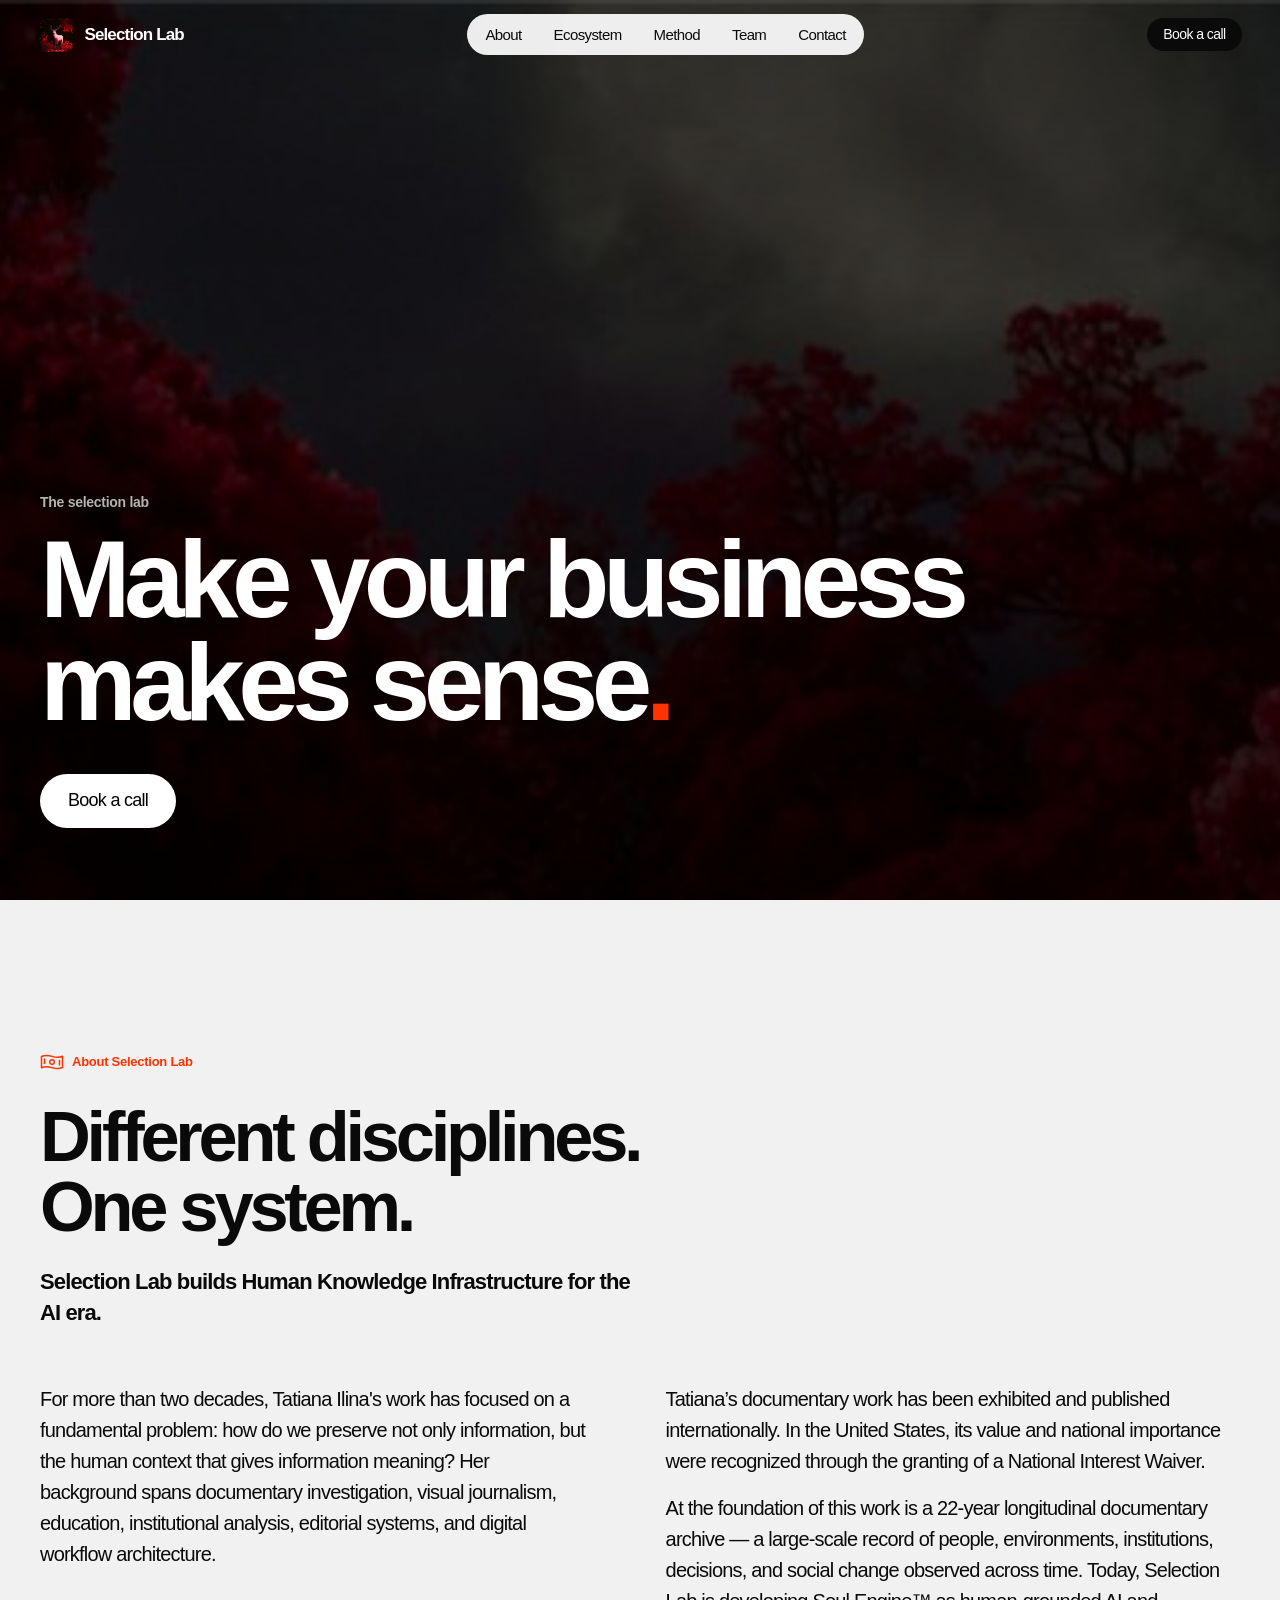
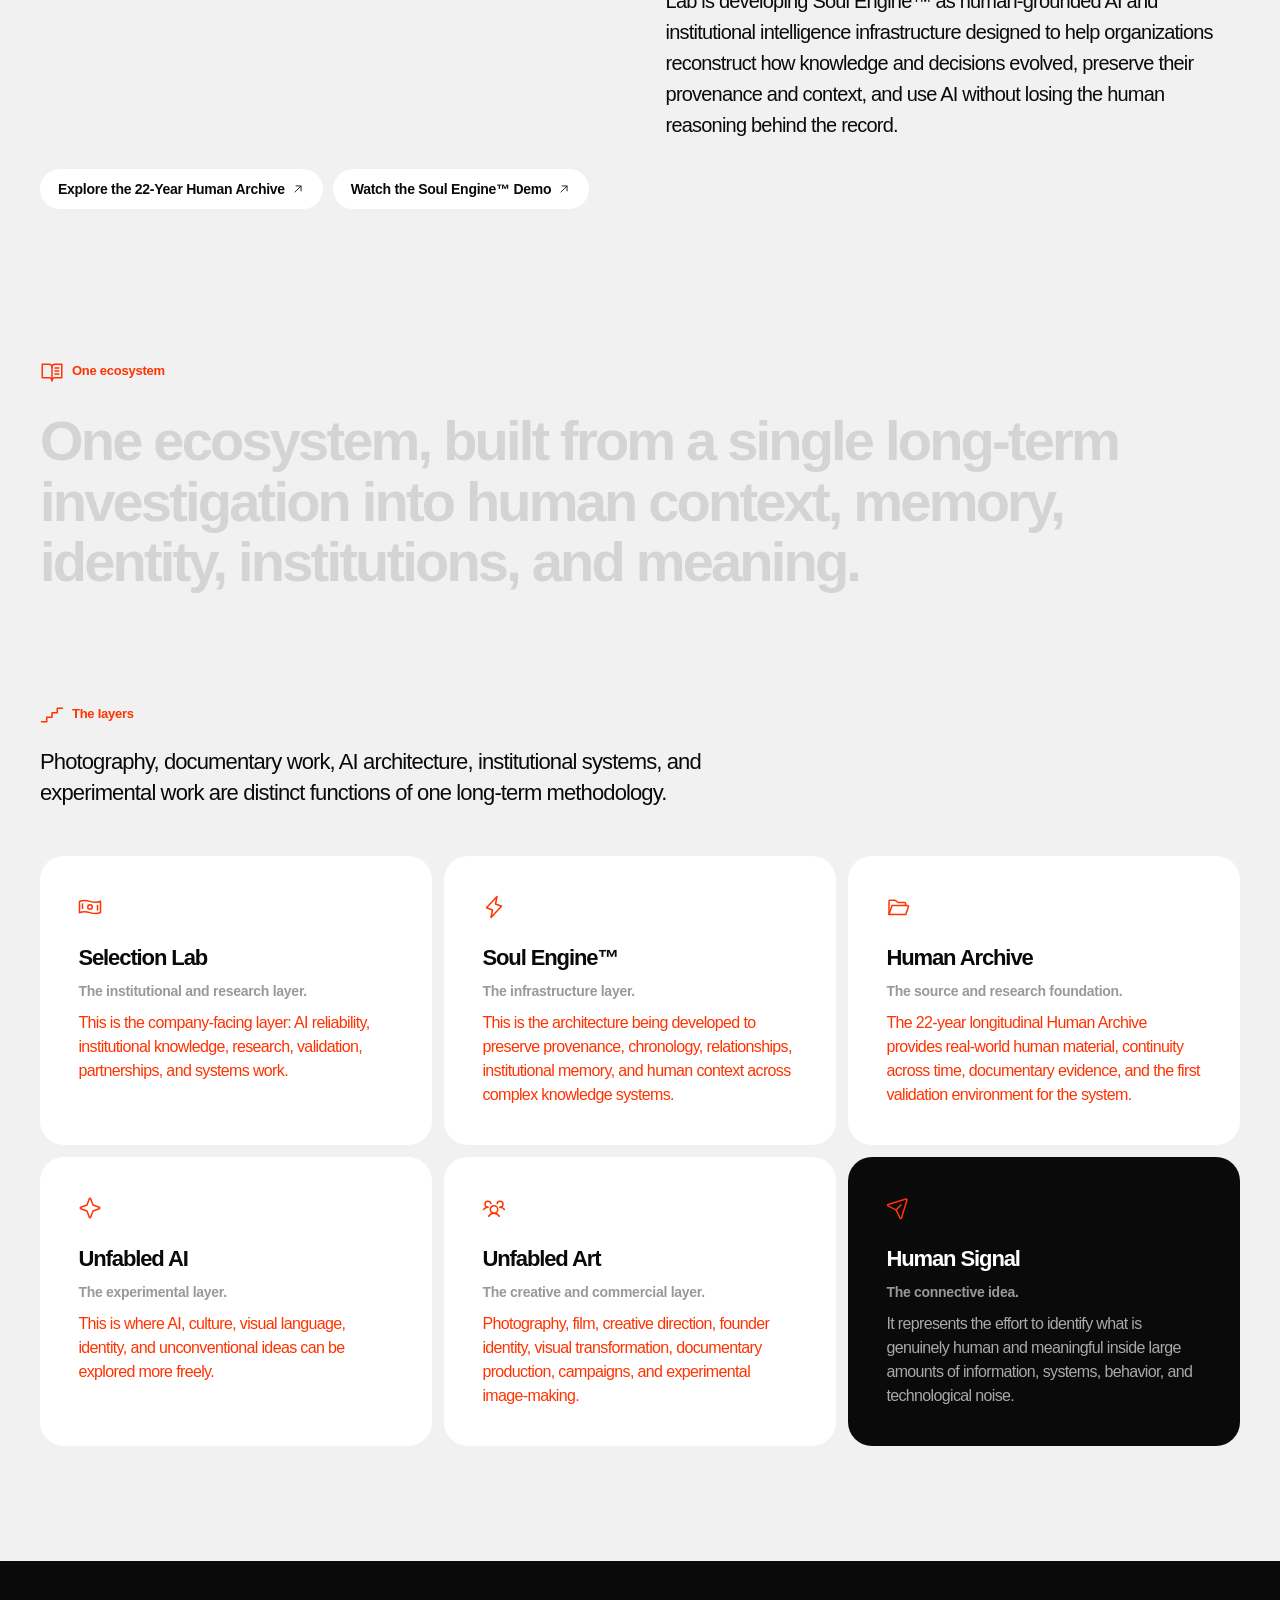
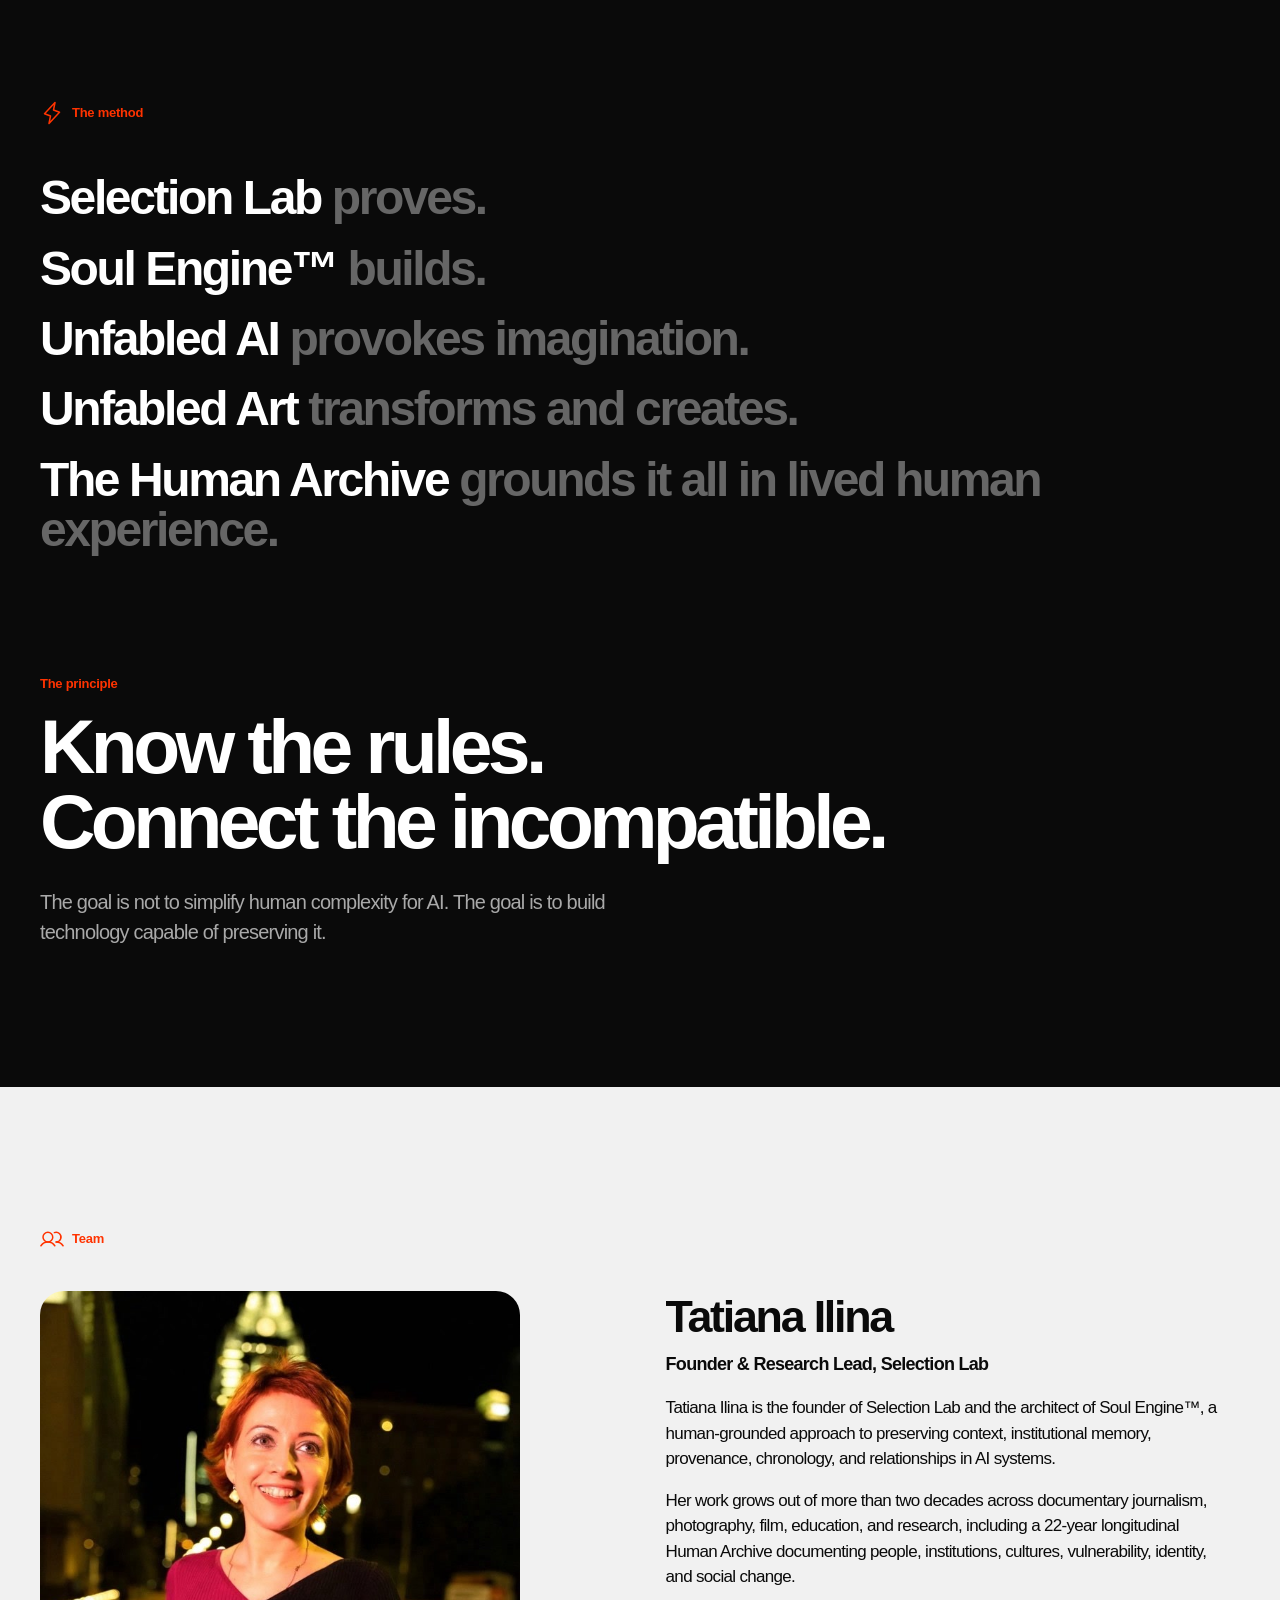
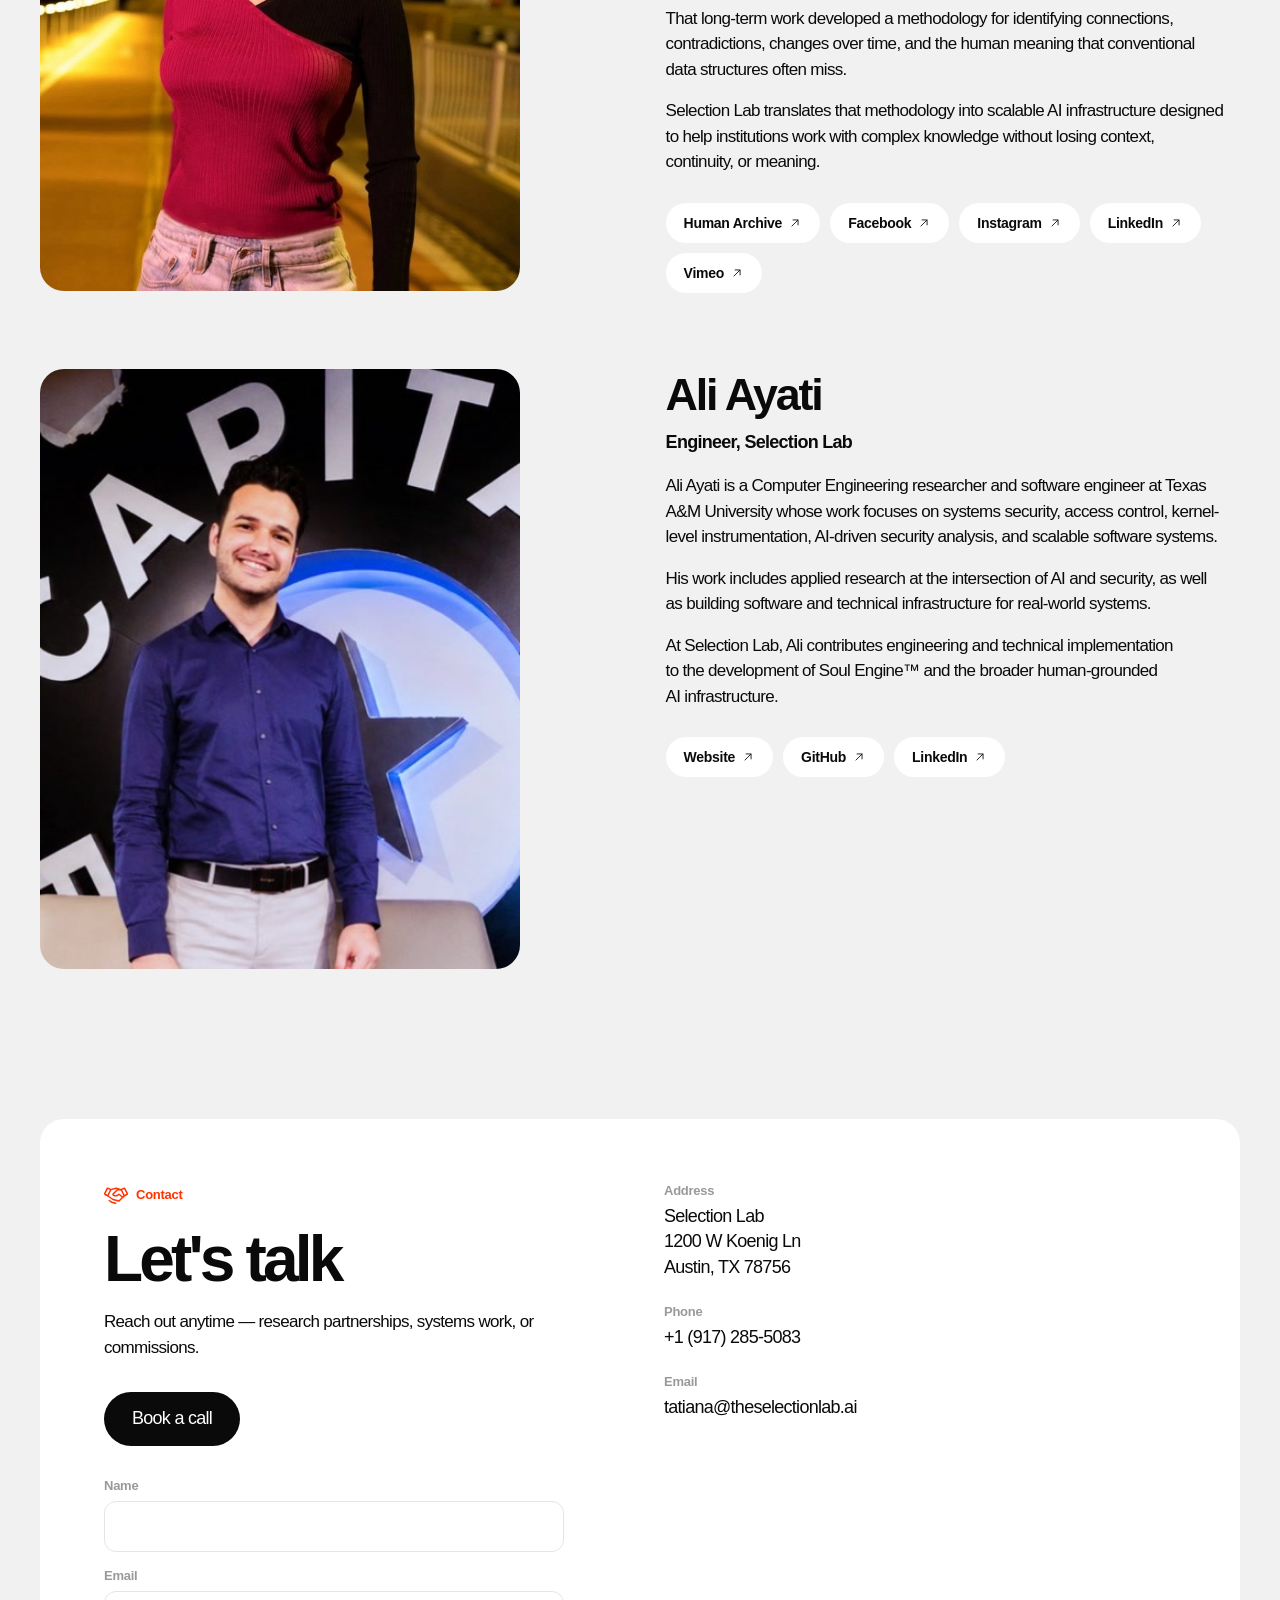
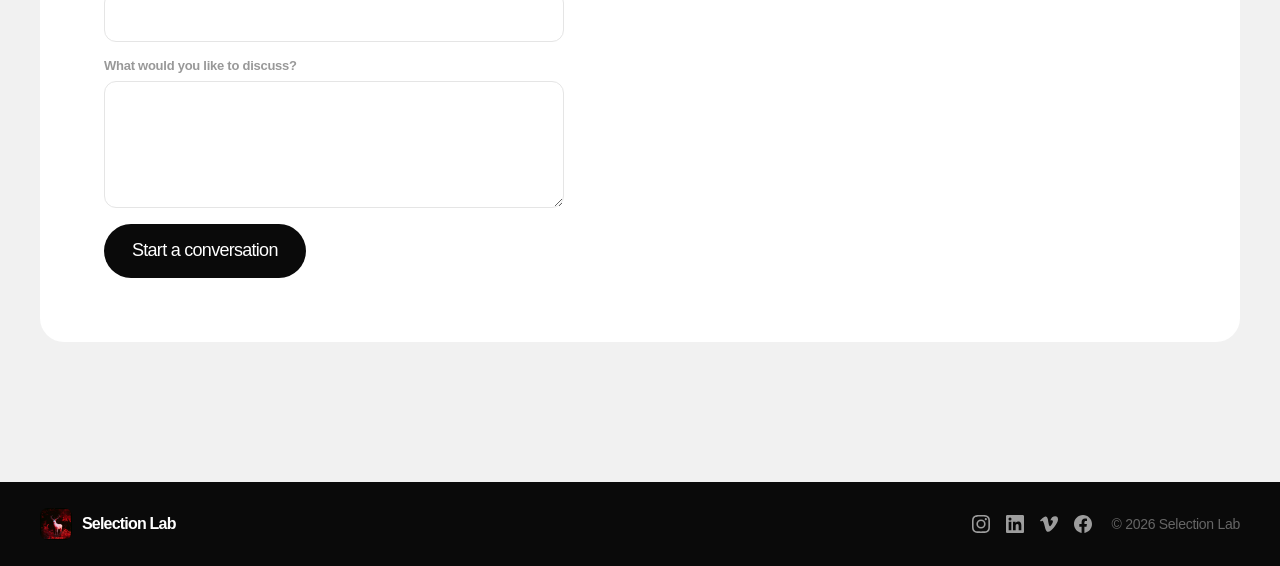
==== index.html @ 78cd9685 "Fix contact form Formspree endpoint pattern Co-authored-by: cpt9m0 <35001360+cpt9m0@users.noreply.gi" ====
<!DOCTYPE html>
<html lang="en">
<head>
<meta charset="utf-8">
<meta name="viewport" content="width=device-width, initial-scale=1">
<title>Selection Lab — Make your business makes sense.</title>
<meta name="description" content="Selection Lab builds Human Knowledge Infrastructure for the AI era — Soul Engine™, the Human Archive, and institutional intelligence grounded in 22 years of documentary work.">
<meta name="theme-color" content="#0a0a0a">
<meta property="og:title" content="Selection Lab">
<meta property="og:description" content="Human Knowledge Infrastructure for the AI era.">
<meta property="og:type" content="website">
<meta property="og:site_name" content="Selection Lab">
<meta property="og:url" content="https://theselectionlab.ai/">
<meta property="og:image" content="https://theselectionlab.ai/assets/og-image.jpg">
<meta property="og:image:width" content="1200">
<meta property="og:image:height" content="630">
<meta name="twitter:card" content="summary_large_image">
<meta name="twitter:image" content="https://theselectionlab.ai/assets/og-image.jpg">
<link rel="canonical" href="https://theselectionlab.ai/">
<link rel="icon" href="assets/logo-deer.jpg">
<link rel="preconnect" href="https://framerusercontent.com" crossorigin>
<link rel="stylesheet" href="_ds/noora-design-system-d69cb762-c356-4708-a19d-3f29d128b7fa/styles.css">
<link rel="stylesheet" href="styles.css">
<script>document.documentElement.className += ' js';</script>
</head>
<body>

<a class="skip-link" href="#about">Skip to content</a>

<header class="site-header" id="site-header">
  <a class="brand" href="#top">
    <img class="brand-mark" src="assets/logo-deer.jpg" alt="Selection Lab" onerror="this.style.visibility='hidden'">
    <span class="brand-name">Selection Lab</span>
  </a>

  <nav class="nav-pill" aria-label="Primary">
    <a href="#about">About</a>
    <a href="#ecosystem">Ecosystem</a>
    <a href="#method">Method</a>
    <a href="#team">Team</a>
    <a href="#contact">Contact</a>
  </nav>

  <a class="btn btn-primary btn-sm nav-cta" href="https://calendar.app.google/beyVDe8wmDvhTgFz8" target="_blank" rel="noopener">Book a call</a>

  <button class="menu-toggle" id="menu-toggle" type="button" aria-expanded="false" aria-controls="mobile-menu"><span class="menu-toggle-label">Menu</span><span class="menu-toggle-section" id="menu-toggle-section"></span></button>

  <div class="mobile-menu" id="mobile-menu" hidden>
    <a href="#about">About</a>
    <a href="#ecosystem">Ecosystem</a>
    <a href="#method">Method</a>
    <a href="#team">Team</a>
    <a href="#contact">Contact</a>
    <a class="mobile-cta" href="https://calendar.app.google/beyVDe8wmDvhTgFz8" target="_blank" rel="noopener">Book a call</a>
  </div>
</header>

<main>

  <!-- Hero -->
  <section class="hero" id="top">
    <img class="hero-still" src="assets/forest-banner.jpg" alt="" onerror="this.remove()">
    <iframe class="hero-video" id="hero-video"
      src="https://player.vimeo.com/video/1219395657?background=1&amp;autoplay=1&amp;loop=1&amp;muted=1&amp;autopause=0"
      allow="autoplay; fullscreen" title="Background video" tabindex="-1" aria-hidden="true"></iframe>
    <div class="hero-scrim"></div>
    <div class="hero-inner">
      <p class="hero-eyebrow" data-reveal>The selection lab</p>
      <h1 class="hero-title" data-reveal data-reveal-delay=".08">Make your business makes sense<span class="dot">.</span></h1>
      <div class="hero-actions" data-reveal data-reveal-delay=".16">
        <a class="btn btn-secondary btn-lg" href="https://calendar.app.google/beyVDe8wmDvhTgFz8" target="_blank" rel="noopener">Book a call</a>
      </div>
    </div>
  </section>

  <!-- About -->
  <section class="section" id="about">
    <p class="section-label"><span class="icon" data-icon="eye"></span>About Selection Lab</p>
    <h2 class="about-title" data-reveal>Different disciplines.<br>One system.</h2>
    <p class="about-lede" data-reveal data-reveal-delay=".06">Selection Lab builds Human Knowledge Infrastructure for the AI era.</p>
    <div class="two-col">
      <p class="prose" data-reveal>For more than two decades, Tatiana Ilina's work has focused on a fundamental problem: how do we preserve not only information, but the human context that gives information meaning? Her background spans documentary investigation, visual journalism, education, institutional analysis, editorial systems, and digital workflow architecture.</p>
      <div class="prose-group">
        <p class="prose" data-reveal data-reveal-delay=".08">Tatiana&rsquo;s documentary work has been exhibited and published internationally. In the United States, its value and national importance were recognized through the granting of a National Interest Waiver.</p>
        <p class="prose" data-reveal data-reveal-delay=".12">At the foundation of this work is a 22-year longitudinal documentary archive — a large-scale record of people, environments, institutions, decisions, and social change observed across time. Today, Selection Lab is developing Soul Engine™ as human-grounded AI and institutional intelligence infrastructure designed to help organizations reconstruct how knowledge and decisions evolved, preserve their provenance and context, and use AI without losing the human reasoning behind the record.</p>
      </div>
    </div>
    <div class="chips">
      <a class="chip" href="https://www.tatianailina.com/" target="_blank" rel="noopener">Explore the 22-Year Human Archive <span class="icon icon-sm" data-icon="arrow-up-right"></span></a>
      <a class="chip" href="https://vimeo.com/tianailina/soul-engine" target="_blank" rel="noopener">Watch the Soul Engine™ Demo <span class="icon icon-sm" data-icon="arrow-up-right"></span></a>
    </div>
  </section>

  <!-- Manifesto -->
  <section class="section">
    <p class="section-label"><span class="icon" data-icon="book"></span>One ecosystem</p>
    <h2 class="manifesto" id="manifesto">One ecosystem, built from a single long-term investigation into human context, memory, identity, institutions, and meaning.</h2>
  </section>

  <!-- Layers -->
  <section class="section section--tight" id="ecosystem">
    <p class="section-label"><span class="icon" data-icon="steps"></span>The layers</p>
    <p class="layers-lede" data-reveal>Photography, documentary work, AI architecture, institutional systems, and experimental work are distinct functions of one long-term methodology.</p>
    <div class="layer-grid">
      <article class="layer-card" data-reveal>
        <span class="icon icon-lg" data-icon="eye"></span>
        <h3>Selection Lab</h3>
        <p class="layer-role">The institutional and research layer.</p>
        <p class="layer-body">This is the company-facing layer: AI reliability, institutional knowledge, research, validation, partnerships, and systems work.</p>
      </article>
      <article class="layer-card" data-reveal data-reveal-delay=".06">
        <span class="icon icon-lg" data-icon="bolt"></span>
        <h3>Soul Engine™</h3>
        <p class="layer-role">The infrastructure layer.</p>
        <p class="layer-body">This is the architecture being developed to preserve provenance, chronology, relationships, institutional memory, and human context across complex knowledge systems.</p>
      </article>
      <article class="layer-card" data-reveal data-reveal-delay=".12">
        <span class="icon icon-lg" data-icon="folder"></span>
        <h3>Human Archive</h3>
        <p class="layer-role">The source and research foundation.</p>
        <p class="layer-body">The 22-year longitudinal Human Archive provides real-world human material, continuity across time, documentary evidence, and the first validation environment for the system.</p>
      </article>
      <article class="layer-card" data-reveal>
        <span class="icon icon-lg" data-icon="sparkle"></span>
        <h3>Unfabled AI</h3>
        <p class="layer-role">The experimental layer.</p>
        <p class="layer-body">This is where AI, culture, visual language, identity, and unconventional ideas can be explored more freely.</p>
      </article>
      <article class="layer-card" data-reveal data-reveal-delay=".06">
        <span class="icon icon-lg" data-icon="faces"></span>
        <h3>Unfabled Art</h3>
        <p class="layer-role">The creative and commercial layer.</p>
        <p class="layer-body">Photography, film, creative direction, founder identity, visual transformation, documentary production, campaigns, and experimental image-making.</p>
      </article>
      <article class="layer-card layer-card--inverse" data-reveal data-reveal-delay=".12">
        <span class="icon icon-lg" data-icon="send"></span>
        <h3>Human Signal</h3>
        <p class="layer-role">The connective idea.</p>
        <p class="layer-body">It represents the effort to identify what is genuinely human and meaningful inside large amounts of information, systems, behavior, and technological noise.</p>
      </article>
    </div>
  </section>

  <!-- Method -->
  <section class="method" id="method">
    <div class="method-inner">
      <p class="section-label"><span class="icon" data-icon="bolt"></span>The method</p>
      <div class="method-lines">
        <p data-reveal><span class="lead">Selection Lab</span> <span class="trail">proves.</span></p>
        <p data-reveal data-reveal-delay=".07"><span class="lead">Soul Engine™</span> <span class="trail">builds.</span></p>
        <p data-reveal data-reveal-delay=".14"><span class="lead">Unfabled AI</span> <span class="trail">provokes imagination.</span></p>
        <p data-reveal data-reveal-delay=".21"><span class="lead">Unfabled Art</span> <span class="trail">transforms and creates.</span></p>
        <p data-reveal data-reveal-delay=".28"><span class="lead">The Human Archive</span> <span class="trail">grounds it all in lived human experience.</span></p>
      </div>
      <div class="principle" data-reveal>
        <p class="principle-eyebrow">The principle</p>
        <h2>Know the rules.<br>Connect the incompatible.</h2>
        <p class="principle-body">The goal is not to simplify human complexity for AI. The goal is to build technology capable of preserving it.</p>
      </div>
    </div>
  </section>

  <!-- Team -->
  <section class="section" id="team">
    <p class="section-label"><span class="icon" data-icon="users"></span>Team</p>

    <div class="bio">
      <figure class="portrait" data-reveal>
        <img src="assets/team/tatiana-ilina.jpg" alt="Tatiana Ilina" loading="lazy" onerror="this.closest('.portrait').classList.add('is-empty')">
        <figcaption>Portrait of Tatiana</figcaption>
      </figure>
      <div class="bio-copy" data-reveal data-reveal-delay=".08">
        <h3>Tatiana Ilina</h3>
        <p class="bio-role">Founder &amp; Research Lead, Selection Lab</p>
        <p class="bio-body">Tatiana Ilina is the founder of Selection Lab and the architect of Soul Engine™, a human-grounded approach to preserving context, institutional memory, provenance, chronology, and relationships in AI systems.</p>
        <p class="bio-body">Her work grows out of more than two decades across documentary journalism, photography, film, education, and research, including a 22-year longitudinal Human Archive documenting people, institutions, cultures, vulnerability, identity, and social change.</p>
        <p class="bio-body">That long-term work developed a methodology for identifying connections, contradictions, changes over time, and the human meaning that conventional data structures often miss.</p>
        <p class="bio-body">Selection Lab translates that methodology into scalable AI infrastructure designed to help institutions work with complex knowledge without losing context, continuity, or meaning.</p>
        <div class="chips">
          <a class="chip" href="https://www.tatianailina.com/" target="_blank" rel="noopener">Human Archive <span class="icon icon-sm" data-icon="arrow-up-right"></span></a>
          <a class="chip" href="https://www.facebook.com/SelectionLabAI" target="_blank" rel="noopener">Facebook <span class="icon icon-sm" data-icon="arrow-up-right"></span></a>
          <a class="chip" href="https://www.instagram.com/unfabled_art/" target="_blank" rel="noopener">Instagram <span class="icon icon-sm" data-icon="arrow-up-right"></span></a>
          <a class="chip" href="https://www.linkedin.com/in/tatiana-ilina/" target="_blank" rel="noopener">LinkedIn <span class="icon icon-sm" data-icon="arrow-up-right"></span></a>
          <a class="chip" href="https://vimeo.com/tianailina" target="_blank" rel="noopener">Vimeo <span class="icon icon-sm" data-icon="arrow-up-right"></span></a>
        </div>
      </div>
    </div>

    <div class="bio bio--second">
      <figure class="portrait" data-reveal>
        <img src="assets/team/ali-ayati.jpg" alt="Ali Ayati" loading="lazy" onerror="this.closest('.portrait').classList.add('is-empty')">
        <figcaption>Portrait of Ali</figcaption>
      </figure>
      <div class="bio-copy" data-reveal data-reveal-delay=".08">
        <h3>Ali Ayati</h3>
        <p class="bio-role">Engineer, Selection Lab</p>
        <p class="bio-body">Ali Ayati is a Computer Engineering researcher and software engineer at Texas A&amp;M University whose work focuses on systems security, access control, kernel-level instrumentation, AI-driven security analysis, and scalable software systems.</p>
        <p class="bio-body">His work includes applied research at the intersection of AI and security, as well as building software and technical infrastructure for real-world systems.</p>
        <p class="bio-body">At Selection Lab, Ali contributes engineering and technical implementation to the development of Soul Engine™ and the broader human-grounded AI infrastructure.</p>
        <!-- TODO: replace the three href="#" placeholders below with real URLs -->
        <div class="chips">
          <a class="chip" href="#" target="_blank" rel="noopener">Website <span class="icon icon-sm" data-icon="arrow-up-right"></span></a>
          <a class="chip" href="#" target="_blank" rel="noopener">GitHub <span class="icon icon-sm" data-icon="arrow-up-right"></span></a>
          <a class="chip" href="#" target="_blank" rel="noopener">LinkedIn <span class="icon icon-sm" data-icon="arrow-up-right"></span></a>
        </div>
      </div>
    </div>
  </section>

  <!-- Contact -->
  <section class="section" id="contact">
    <div class="contact-card" data-reveal>
      <div>
        <p class="section-label"><span class="icon" data-icon="handshake"></span>Contact</p>
        <h2 class="contact-title">Let's talk</h2>
        <p class="contact-body">Reach out anytime — research partnerships, systems work, or commissions.</p>
        <div class="contact-cta">
          <a class="btn btn-primary btn-lg" href="https://calendar.app.google/beyVDe8wmDvhTgFz8" target="_blank" rel="noopener">Book a call</a>
        </div>
        <!-- TODO: replace the placeholder Formspree form ID with the
             production form endpoint generated in the Formspree dashboard. -->
        <form class="contact-form" action="https://formspree.io/f/your-form-id" method="POST">
          <div class="form-field">
            <label for="contact-name">Name</label>
            <input type="text" id="contact-name" name="name" autocomplete="name" required>
          </div>
          <div class="form-field">
            <label for="contact-email">Email</label>
            <input type="email" id="contact-email" name="email" autocomplete="email" required>
          </div>
          <div class="form-field">
            <label for="contact-message">What would you like to discuss?</label>
            <textarea id="contact-message" name="message" rows="4" required></textarea>
          </div>
          <input type="hidden" name="_subject" value="New inquiry from theselectionlab.ai">
          <input class="form-hp" type="text" name="_gotcha" tabindex="-1" autocomplete="off" aria-hidden="true">
          <button type="submit" class="btn btn-primary btn-lg">Start a conversation</button>
        </form>
      </div>
      <div class="contact-details">
        <div>
          <p class="detail-label">Address</p>
          <p class="detail-value">Selection Lab<br>1200 W Koenig Ln<br>Austin, TX 78756</p>
        </div>
        <div>
          <p class="detail-label">Phone</p>
          <a class="detail-value" href="tel:+19172855083">+1 (917) 285-5083</a>
        </div>
        <div>
          <p class="detail-label">Email</p>
          <a class="detail-value" href="mailto:tatiana@theselectionlab.ai">tatiana@theselectionlab.ai</a>
        </div>
      </div>
    </div>
  </section>

</main>

<footer class="site-footer">
  <div class="footer-inner">
    <div class="brand">
      <img class="brand-mark brand-mark--sm" src="assets/logo-deer.jpg" alt="" onerror="this.style.visibility='hidden'">
      <span class="footer-name">Selection Lab</span>
    </div>
    <div class="footer-links">
      <a href="https://www.instagram.com/unfabled_art/" target="_blank" rel="noopener" aria-label="Instagram"><span class="icon" data-icon="instagram"></span></a>
      <a href="https://www.linkedin.com/in/tatiana-ilina/" target="_blank" rel="noopener" aria-label="LinkedIn"><span class="icon" data-icon="linkedin"></span></a>
      <a href="https://vimeo.com/tianailina" target="_blank" rel="noopener" aria-label="Vimeo"><span class="icon" data-icon="vimeo"></span></a>
      <a href="https://www.facebook.com/SelectionLabAI" target="_blank" rel="noopener" aria-label="Facebook"><span class="icon" data-icon="facebook"></span></a>
      <span class="footer-copy">© <span id="year">2026</span> Selection Lab</span>
    </div>
  </div>
</footer>

<script src="main.js"></script>
</body>
</html>
---- _ds/noora-design-system-d69cb762-c356-4708-a19d-3f29d128b7fa/styles.css ----
@import './tokens/fonts.css';
@import './tokens/colors.css';
@import './tokens/typography.css';
@import './tokens/effects.css';
---- styles.css ----
/* ==========================================================================
   Selection Lab — page styles
   Built on the Noora design system tokens in
   _ds/noora-design-system-d69cb762-c356-4708-a19d-3f29d128b7fa/
   ========================================================================== */

/* --- Local tokens -------------------------------------------------------
   Everything else comes from the Noora tokens; these are the few values the
   page adds on top. --accent-soft is --accent-primary (#f30) at low alpha.  */

:root {
  --accent-soft: rgba(255, 51, 0, .10);
  --accent-soft-strong: rgba(255, 51, 0, .16);
  --header-h: 64px;
  /* Where an anchor jump parks a section's top edge, clear of the fixed
     header. The scrollspy reads this back off each section so a clicked
     link and the highlighted link can never disagree. */
  --scroll-offset: calc(var(--header-h) + var(--space-5));
}

/* --- Reset / page ------------------------------------------------------- */

*, *::before, *::after { box-sizing: border-box; }

html { scroll-behavior: smooth; }

body {
  margin: 0;
  background: var(--gray-200);
  color: var(--surface-inverse);
  font-family: var(--font-sans), system-ui, sans-serif;
  overflow-x: hidden;
}

a { color: var(--surface-inverse); }
a:hover { color: var(--accent-primary); }

img { max-width: 100%; }

.skip-link {
  position: absolute;
  left: -9999px;
  top: 0;
  z-index: 100;
  background: var(--white);
  padding: 12px 20px;
  border-radius: 0 0 var(--radius-input) 0;
  font-size: var(--text-caption);
  font-weight: var(--weight-heading);
}
.skip-link:focus { left: 0; }

:focus-visible { outline: 2px solid var(--accent-primary); outline-offset: 3px; }

/* --- Icons --------------------------------------------------------------
   The source SVGs are stroked with currentColor. Masking them lets `color`
   drive the icon instead of the filter() hack the design canvas used.       */

.icon {
  display: inline-block;
  flex: none;
  width: 24px;
  height: 24px;
  background: currentColor;
  -webkit-mask: var(--icon) center / contain no-repeat;
  mask: var(--icon) center / contain no-repeat;
}
.icon-lg { width: 24px; height: 24px; }
.icon-sm { width: 14px; height: 14px; }

[data-icon="eye"]            { --icon: url("assets/icons/eye.svg"); }
[data-icon="bolt"]           { --icon: url("assets/icons/bolt.svg"); }
[data-icon="book"]           { --icon: url("assets/icons/book.svg"); }
[data-icon="steps"]          { --icon: url("assets/icons/steps.svg"); }
[data-icon="users"]          { --icon: url("assets/icons/users.svg"); }
[data-icon="handshake"]      { --icon: url("assets/icons/handshake.svg"); }
[data-icon="folder"]         { --icon: url("assets/icons/folder.svg"); }
[data-icon="sparkle"]        { --icon: url("assets/icons/sparkle.svg"); }
[data-icon="faces"]          { --icon: url("assets/icons/faces.svg"); }
[data-icon="send"]           { --icon: url("assets/icons/send.svg"); }
[data-icon="arrow-up-right"] { --icon: url("assets/icons/arrow-up-right.svg"); }
[data-icon="instagram"]      { --icon: url("assets/icons/instagram.svg"); }
[data-icon="linkedin"]       { --icon: url("assets/icons/linkedin.svg"); }
[data-icon="vimeo"]          { --icon: url("assets/icons/vimeo.svg"); }
[data-icon="facebook"]       { --icon: url("assets/icons/facebook.svg"); }

/* --- Buttons (DS: components/core/Button.jsx) --------------------------- */

.btn {
  display: inline-flex;
  align-items: center;
  gap: var(--space-2);
  border: none;
  cursor: pointer;
  font-family: var(--font-sans);
  font-weight: var(--weight-body);
  letter-spacing: var(--tracking-body);
  border-radius: var(--radius-pill);
  text-decoration: none;
  line-height: 1.2;
  transition: background .2s ease-out, color .2s ease-out, transform .1s ease-out;
}
.btn:active { transform: scale(.98); }

.btn-sm { padding: 8px 16px;  font-size: 14px; }
.btn-md { padding: 12px 22px; font-size: 16px; }
.btn-lg { padding: 16px 28px; font-size: 18px; }

.btn-primary   { background: var(--surface-inverse); color: var(--text-inverse); }
.btn-primary:hover   { background: var(--accent-primary); color: var(--text-inverse); }
.btn-secondary { background: var(--white); color: var(--text-strong); }
.btn-secondary:hover { background: var(--gray-200); color: var(--text-strong); }
.btn-accent    { background: var(--accent-primary); color: var(--text-inverse); }
.btn-accent:hover    { background: var(--black); color: var(--text-inverse); }

/* --- Section label (DS: components/core/SectionLabel.jsx) --------------- */

.section-label {
  display: flex;
  align-items: center;
  gap: var(--space-2);
  margin: 0;
  font-size: var(--text-label);
  font-weight: var(--weight-heading);
  letter-spacing: var(--tracking-label);
  line-height: 1.6;
  color: var(--accent-primary);
}

/* --- Header ------------------------------------------------------------- */

.site-header {
  position: fixed;
  top: 0;
  left: 0;
  right: 0;
  z-index: 50;
  display: flex;
  align-items: center;
  justify-content: space-between;
  gap: var(--space-3);
  padding: 14px clamp(16px, 3vw, var(--page-pad));
  background: transparent;
  transition:
    padding .28s ease-out,
    background-color .28s ease-out,
    box-shadow .28s ease-out,
    backdrop-filter .28s ease-out;
}

/* Past the hero the header lifts off the page as a frosted bar. */
.site-header.is-scrolled {
  padding-top: 8px;
  padding-bottom: 8px;
  background-color: rgba(241, 241, 241, .72);
  -webkit-backdrop-filter: blur(16px) saturate(1.6);
  backdrop-filter: blur(16px) saturate(1.6);
  box-shadow: 0 1px 0 rgba(10, 10, 10, .08);
}
/* Without backdrop-filter the translucent bar would leave text unreadable. */
@supports not ((backdrop-filter: blur(1px)) or (-webkit-backdrop-filter: blur(1px))) {
  .site-header.is-scrolled { background-color: var(--gray-200); }
}

.brand {
  display: flex;
  align-items: center;
  gap: 10px;
  text-decoration: none;
}
.brand-mark {
  width: 36px;
  height: 36px;
  border-radius: 10px;
  object-fit: cover;
  display: block;
  background: var(--surface-inverse);
}
.brand-mark--sm { width: 32px; height: 32px; border-radius: 8px; }

.brand-name {
  font-size: 17px;
  font-weight: var(--weight-heading);
  letter-spacing: var(--tracking-tight);
  color: var(--white);
  transition: color .2s ease-out;
}
/* Past the hero the header sits on light ground. */
.site-header.is-scrolled .brand-name { color: var(--surface-inverse); }
.brand:hover .brand-name { color: var(--accent-primary); }

.nav-pill {
  position: relative;
  display: flex;
  align-items: center;
  gap: var(--space-1);
  background: rgba(255, 255, 255, .92);
  border-radius: var(--radius-pill);
  padding: var(--space-1);
}
.nav-pill a {
  position: relative;
  z-index: 1;
  font-size: 15px;
  font-weight: var(--weight-body);
  letter-spacing: var(--tracking-body);
  color: var(--text-body);
  text-decoration: none;
  padding: 8px 14px;
  border-radius: var(--radius-pill);
  transition: color .3s ease-out;
}
.nav-pill a:hover { color: var(--text-strong); }
/* Section currently under the header gets the primary accent. */
.nav-pill a.is-active,
.nav-pill a.is-active:hover { color: var(--accent-primary); }

/* The accent ground is one element that slides between links rather than a
   per-link background, so moving between sections reads as one travelling
   pill. JS writes width/translateX; the element is injected by main.js so
   the no-JS page keeps a plain nav. */
.nav-indicator {
  position: absolute;
  top: var(--space-1);
  bottom: var(--space-1);
  left: 0;
  width: 0;
  border-radius: var(--radius-pill);
  background: var(--accent-soft);
  opacity: 0;
  pointer-events: none;
  transition:
    transform .45s var(--ease-spring),
    width .45s var(--ease-spring),
    opacity .22s ease-out;
}
.nav-pill.has-active .nav-indicator { opacity: 1; }
/* First placement, and re-measures after a resize, must not animate in. */
.nav-indicator.no-anim { transition: none; }

.menu-toggle {
  display: none;
  background: rgba(255, 255, 255, .92);
  border: none;
  border-radius: var(--radius-pill);
  padding: 12px 20px;
  font-family: inherit;
  font-size: 14px;
  font-weight: var(--weight-heading);
  letter-spacing: var(--tracking-label);
  color: var(--surface-inverse);
  cursor: pointer;
  transition: transform .16s var(--ease-spring);
}
.menu-toggle:active { transform: scale(.97); }

[hidden] { display: none !important; }

.mobile-menu {
  position: absolute;
  top: calc(100% + var(--space-1));
  left: var(--space-4);
  right: var(--space-4);
  background: var(--white);
  border-radius: var(--radius-card);
  padding: var(--space-4);
  display: flex;
  flex-direction: column;
  gap: var(--space-1);
  transform-origin: top center;
  animation: menu-in .2s var(--ease-spring);
}
.mobile-menu a {
  font-size: 17px;
  font-weight: var(--weight-body);
  letter-spacing: var(--tracking-body);
  color: var(--surface-inverse);
  text-decoration: none;
  padding: var(--space-3) var(--space-4);
  border-radius: var(--radius-input);
  transition: color .3s ease-out, background-color .3s ease-out;
}
.mobile-menu a:hover { background: var(--gray-150); color: var(--accent-primary); }
.mobile-menu a.is-active,
.mobile-menu a.is-active:hover {
  color: var(--accent-primary);
  background: var(--accent-soft);
}
.mobile-menu a.mobile-cta.is-active { color: var(--text-inverse) !important; }
.mobile-cta {
  margin-top: var(--space-2);
  background: var(--surface-inverse);
  color: var(--text-inverse) !important;
  text-align: center;
  font-size: 15px;
  font-weight: var(--weight-heading) !important;
  letter-spacing: var(--tracking-label) !important;
  padding: 14px 20px !important;
  border-radius: var(--radius-pill) !important;
}
.mobile-cta:hover { background: var(--accent-primary); }

@keyframes menu-in {
  from { opacity: 0; transform: scale(.97); }
  to   { opacity: 1; transform: scale(1); }
}

/* Between the pill and the burger the row gets tight — trim it, don't wrap. */
@media (max-width: 1060px) and (min-width: 821px) {
  .nav-pill a { padding: 8px 10px; font-size: 14px; }
}
@media (max-width: 900px) and (min-width: 821px) {
  .brand-name { display: none; }
}

@media (max-width: 820px) {
  .nav-pill, .nav-cta { display: none; }
  .menu-toggle { display: block; }
  .site-header.is-scrolled { padding-top: 10px; padding-bottom: 10px; }
}

/* Where the burger replaces the nav, the toggle carries the active section. */
.menu-toggle .menu-toggle-section {
  display: none;
  color: var(--accent-primary);
}
@media (max-width: 820px) {
  .menu-toggle.has-section .menu-toggle-section { display: inline; }
  .menu-toggle.has-section .menu-toggle-section::before {
    content: "";
    display: inline-block;
    width: 1px;
    height: 11px;
    margin: 0 8px -1px;
    background: var(--gray-400);
  }
}
@media (max-width: 420px) {
  .menu-toggle { padding: 12px 16px; }
  .menu-toggle.has-section .menu-toggle-section { display: none; }
}

@media (min-width: 821px) {
  .mobile-menu { display: none; }
}

/* --- Hero --------------------------------------------------------------- */

.hero {
  position: relative;
  height: 100svh;
  min-height: 560px;
  overflow: hidden;
  background: var(--surface-inverse);
}
.hero-still {
  position: absolute;
  inset: 0;
  width: 100%;
  height: 100%;
  object-fit: cover;
}
.hero-video {
  position: absolute;
  top: 50%;
  left: 50%;
  width: 177.78vh;
  min-width: 100%;
  height: 56.25vw;
  min-height: 100%;
  transform: translate(-50%, -50%) scale(1.4);
  border: none;
  pointer-events: none;
  opacity: 0;
  transition: opacity .8s ease-out;
}
.hero-video.is-ready { opacity: 1; }
.hero-scrim {
  position: absolute;
  inset: 0;
  background: linear-gradient(180deg, rgba(0,0,0,.35) 0%, rgba(0,0,0,.15) 45%, rgba(0,0,0,.6) 100%);
}
.hero-inner {
  position: relative;
  z-index: 2;
  height: 100%;
  display: flex;
  flex-direction: column;
  justify-content: flex-end;
  max-width: var(--page-max);
  margin: 0 auto;
  padding: 0 clamp(20px, 4vw, var(--page-pad)) clamp(48px, 8vh, 72px);
}
.hero-eyebrow {
  margin: 0 0 18px;
  font-size: var(--text-caption);
  font-weight: var(--weight-heading);
  letter-spacing: var(--tracking-label);
  color: rgba(255, 255, 255, .7);
}
.hero-title {
  margin: 0;
  font-size: clamp(42px, 8.5vw, var(--text-display));
  font-weight: var(--weight-heading);
  letter-spacing: var(--tracking-display);
  line-height: .95;
  color: var(--white);
  max-width: 1100px;
  text-wrap: pretty;
}
.hero-title .dot { color: var(--accent-primary); }
.hero-actions {
  display: flex;
  align-items: center;
  gap: var(--space-5);
  margin-top: 40px;
  flex-wrap: wrap;
}

/* --- Generic section ---------------------------------------------------- */

.section {
  max-width: var(--page-max);
  margin: 0 auto;
  padding: clamp(90px, 13vw, 150px) clamp(20px, 4vw, var(--page-pad)) 0;
  scroll-margin-top: var(--scroll-offset);
}
.section--tight { padding-top: clamp(70px, 9vw, 110px); }

/* --- About -------------------------------------------------------------- */

.about-title {
  margin: 28px 0 0;
  font-size: clamp(36px, 5.5vw, 72px);
  font-weight: var(--weight-heading);
  letter-spacing: var(--tracking-display);
  line-height: 1;
  color: var(--surface-inverse);
  max-width: 900px;
  text-wrap: pretty;
}
.about-lede {
  margin: var(--space-5) 0 0;
  font-size: clamp(18px, 2vw, var(--text-body-lg));
  font-weight: var(--weight-heading);
  letter-spacing: var(--tracking-body);
  line-height: 1.4;
  color: var(--surface-inverse);
  max-width: 640px;
  text-wrap: pretty;
}
.two-col {
  display: grid;
  grid-template-columns: repeat(auto-fit, minmax(min(320px, 100%), 1fr));
  gap: clamp(28px, 4vw, 56px);
  margin-top: clamp(36px, 5vw, 56px);
}
.prose {
  margin: 0;
  font-size: clamp(17px, 1.6vw, 20px);
  font-weight: var(--weight-body);
  letter-spacing: var(--tracking-body);
  line-height: 1.55;
  color: var(--text-body);
  text-wrap: pretty;
}
.prose-group {
  display: flex;
  flex-direction: column;
  gap: var(--space-4);
}

/* --- Manifesto (word-by-word scroll reveal) ----------------------------- */

.manifesto {
  margin: 28px 0 0;
  font-size: clamp(30px, 4.5vw, var(--text-h1));
  font-weight: var(--weight-heading);
  letter-spacing: var(--tracking-tight);
  line-height: 1.08;
  max-width: 1120px;
  text-wrap: pretty;
  color: var(--surface-inverse);
}
/* Only dim words once JS has split them — no-JS keeps full-contrast text. */
.manifesto.is-split { color: var(--text-faint); }
.manifesto.is-split span { transition: color .25s ease-out; }
.manifesto.is-split span.is-lit { color: var(--surface-inverse); }

/* --- Layers ------------------------------------------------------------- */

.layers-lede {
  margin: 20px 0 0;
  font-size: clamp(18px, 2vw, var(--text-body-lg));
  font-weight: var(--weight-body);
  letter-spacing: var(--tracking-body);
  line-height: 1.4;
  color: var(--text-body);
  max-width: 760px;
  text-wrap: pretty;
}
.layer-grid {
  display: grid;
  grid-template-columns: repeat(auto-fit, minmax(min(320px, 100%), 1fr));
  gap: var(--space-3);
  margin-top: var(--space-7);
}
.layer-card {
  background: var(--surface-card);
  border-radius: var(--radius-card);
  padding: clamp(28px, 3vw, 40px);
  display: flex;
  flex-direction: column;
  gap: var(--space-3);
  color: var(--accent-primary); /* drives the masked icon */
}
.layer-card h3 {
  margin: 14px 0 0;
  font-size: var(--text-body-lg);
  font-weight: var(--weight-heading);
  letter-spacing: var(--tracking-tight);
  color: var(--surface-inverse);
}
.layer-role {
  margin: 0;
  font-size: var(--text-caption);
  font-weight: var(--weight-heading);
  letter-spacing: var(--tracking-label);
  color: var(--text-muted);
}
.layer-body {
  margin: 0;
  font-size: var(--text-body-sm);
  font-weight: var(--weight-body);
  letter-spacing: var(--tracking-body);
  line-height: 1.5;
  color: var(--text-body);
}
.layer-card--inverse { background: var(--surface-inverse); }
.layer-card--inverse h3 { color: var(--white); }
.layer-card--inverse .layer-body { color: rgba(255, 255, 255, .65); }

/* --- Method ------------------------------------------------------------- */

.method {
  background: var(--surface-inverse);
  margin-top: clamp(70px, 9vw, 120px);
  scroll-margin-top: var(--scroll-offset);
}
.method-inner {
  max-width: var(--page-max);
  margin: 0 auto;
  padding: clamp(90px, 12vw, 140px) clamp(20px, 4vw, var(--page-pad));
}
.method-lines {
  display: flex;
  flex-direction: column;
  gap: clamp(12px, 2vw, 20px);
  margin-top: var(--space-7);
}
.method-lines p {
  margin: 0;
  font-size: clamp(26px, 4vw, var(--text-h2));
  font-weight: var(--weight-heading);
  letter-spacing: var(--tracking-tight);
  line-height: 1.05;
  text-wrap: pretty;
}
.method-lines .lead  { color: var(--white); }
.method-lines .trail { color: #666; }

.principle { margin-top: clamp(80px, 10vw, 120px); }
.principle-eyebrow {
  margin: 0;
  font-size: var(--text-label);
  font-weight: var(--weight-heading);
  letter-spacing: var(--tracking-label);
  color: var(--accent-primary);
}
.principle h2 {
  margin: 18px 0 0;
  font-size: clamp(36px, 6vw, 88px);
  font-weight: var(--weight-heading);
  letter-spacing: var(--tracking-display);
  line-height: .98;
  color: var(--white);
  max-width: 1200px;
  text-wrap: pretty;
}
.principle-body {
  margin: 28px 0 0;
  font-size: clamp(17px, 1.6vw, 20px);
  font-weight: var(--weight-body);
  letter-spacing: var(--tracking-body);
  line-height: 1.5;
  color: rgba(255, 255, 255, .65);
  max-width: 640px;
  text-wrap: pretty;
}

/* --- Team --------------------------------------------------------------- */

#team { padding-top: clamp(90px, 12vw, 140px); }

.bio {
  display: grid;
  grid-template-columns: repeat(auto-fit, minmax(min(340px, 100%), 1fr));
  gap: clamp(28px, 4vw, 56px);
  margin-top: 40px;
  align-items: start;
}
.bio--second { margin-top: clamp(48px, 6vw, 80px); }

.portrait {
  margin: 0;
  aspect-ratio: 4 / 5;
  width: 100%;
  max-width: 480px;
  border-radius: var(--radius-card);
  overflow: hidden;
  background: var(--gray-300);
}
.portrait img {
  width: 100%;
  height: 100%;
  object-fit: cover;
  display: block;
}
.portrait figcaption { display: none; }
/* Shown until a real portrait file exists at the referenced path. */
.portrait.is-empty {
  display: grid;
  place-items: center;
  background: var(--gray-150);
  border: 1px dashed var(--gray-400);
}
.portrait.is-empty img { display: none; }
.portrait.is-empty figcaption {
  display: block;
  font-size: var(--text-caption);
  font-weight: var(--weight-body);
  letter-spacing: var(--tracking-label);
  color: var(--text-muted);
}

.bio-copy { display: flex; flex-direction: column; }
.bio-copy h3 {
  margin: 0;
  font-size: clamp(30px, 3.5vw, var(--text-h2));
  font-weight: var(--weight-heading);
  letter-spacing: var(--tracking-tight);
  color: var(--surface-inverse);
}
.bio-role {
  margin: var(--space-3) 0 0;
  font-size: var(--text-body);
  font-weight: var(--weight-heading);
  letter-spacing: var(--tracking-body);
  color: var(--surface-inverse);
}
.bio-body {
  margin: 20px 0 0;
  font-size: 17px;
  font-weight: var(--weight-body);
  letter-spacing: var(--tracking-body);
  line-height: 1.5;
  color: var(--text-body);
  max-width: 560px;
  text-wrap: pretty;
}
.bio-body + .bio-body { margin-top: 16px; }

.chips {
  display: flex;
  flex-wrap: wrap;
  gap: 10px;
  margin-top: 28px;
}
.chip {
  display: inline-flex;
  align-items: center;
  gap: 6px;
  background: var(--white);
  border-radius: var(--radius-pill);
  padding: var(--space-3) 18px;
  font-size: var(--text-caption);
  font-weight: var(--weight-heading);
  letter-spacing: var(--tracking-label);
  color: var(--surface-inverse);
  text-decoration: none;
  transition: transform .16s var(--ease-spring), color .2s ease-out;
}
.chip:active { transform: scale(.98); }

/* --- Contact ------------------------------------------------------------ */

#contact { padding-bottom: clamp(90px, 12vw, 140px); }

.contact-card {
  background: var(--surface-card);
  border-radius: var(--radius-card);
  padding: clamp(32px, 5vw, var(--space-8));
  display: grid;
  grid-template-columns: repeat(auto-fit, minmax(min(320px, 100%), 1fr));
  gap: clamp(32px, 4vw, var(--space-7));
}
.contact-title {
  margin: 20px 0 0;
  font-size: clamp(36px, 5vw, var(--space-8));
  font-weight: var(--weight-heading);
  letter-spacing: var(--tracking-display);
  line-height: 1;
  color: var(--surface-inverse);
}
.contact-body {
  margin: 18px 0 0;
  font-size: 17px;
  font-weight: var(--weight-body);
  letter-spacing: var(--tracking-body);
  line-height: 1.5;
  color: var(--text-body);
  max-width: 460px;
}
.contact-cta { margin-top: var(--space-6); }

.contact-form {
  display: flex;
  flex-direction: column;
  gap: var(--space-4);
  margin-top: var(--space-6);
  max-width: 460px;
}
.form-field {
  display: flex;
  flex-direction: column;
  gap: var(--space-2);
}
.form-field label {
  font-size: var(--text-label);
  font-weight: var(--weight-heading);
  letter-spacing: var(--tracking-label);
  color: var(--text-muted);
}
.form-field input,
.form-field textarea {
  border: 1px solid var(--border-subtle);
  border-radius: var(--radius-input);
  padding: var(--space-3) var(--space-4);
  background: var(--white);
  color: var(--surface-inverse);
  font-family: var(--font-sans);
  font-size: var(--text-body);
  font-weight: var(--weight-body);
  letter-spacing: var(--tracking-body);
  line-height: 1.4;
  transition: border-color .2s ease-out;
}
.form-field input:focus-visible,
.form-field textarea:focus-visible {
  border-color: var(--accent-primary);
  outline: 2px solid var(--accent-primary);
  outline-offset: 2px;
}
.form-field textarea { resize: vertical; min-height: 100px; }
.contact-form .btn { align-self: flex-start; }
.form-hp { position: absolute; left: -9999px; width: 1px; height: 1px; overflow: hidden; }

.contact-details {
  display: flex;
  flex-direction: column;
  gap: var(--space-5);
}
.detail-label {
  margin: 0;
  font-size: var(--text-label);
  font-weight: var(--weight-heading);
  letter-spacing: var(--tracking-label);
  color: var(--text-muted);
}
p.detail-value { margin: 6px 0 0; }
a.detail-value { display: inline-block; margin-top: 6px; text-decoration: none; }
.detail-value {
  font-size: var(--text-body);
  font-weight: var(--weight-body);
  letter-spacing: var(--tracking-body);
  line-height: 1.4;
  color: var(--surface-inverse);
}

/* --- Footer ------------------------------------------------------------- */

.site-footer {
  background: var(--surface-inverse);
  padding: clamp(18px, 2.5vw, 26px) clamp(20px, 4vw, var(--page-pad));
}
.footer-inner {
  max-width: var(--page-max);
  margin: 0 auto;
  display: flex;
  align-items: center;
  justify-content: space-between;
  flex-wrap: wrap;
  gap: var(--space-3);
}
.footer-name {
  font-size: var(--text-body-sm);
  font-weight: var(--weight-heading);
  letter-spacing: var(--tracking-tight);
  color: var(--white);
}
.footer-links {
  display: flex;
  align-items: center;
  flex-wrap: wrap;
  gap: 16px;
}
.footer-links a {
  display: inline-flex;
  align-items: center;
  color: rgba(255, 255, 255, .6);
  text-decoration: none;
  transition: color .2s ease-out;
}
.footer-links a:hover { color: var(--white); }
.footer-links .icon { width: 18px; height: 18px; }
.footer-copy {
  font-size: var(--text-caption);
  font-weight: var(--weight-body);
  letter-spacing: var(--tracking-label);
  color: #666;
  margin-left: 4px;
}

/* --- Scroll reveal ------------------------------------------------------ */

[data-reveal] { opacity: 1; }
.js [data-reveal] {
  opacity: 0;
  transform: translateY(24px);
}
.js [data-reveal].is-revealed {
  opacity: 1;
  transform: none;
}

@media (prefers-reduced-motion: reduce) {
  html { scroll-behavior: auto; }
  .site-header { transition: none; }
  .nav-indicator { transition: opacity .22s ease-out; }
  .js [data-reveal] { transform: none; }
  .mobile-menu { animation: none; }
  .hero-video { transition: none; }
}
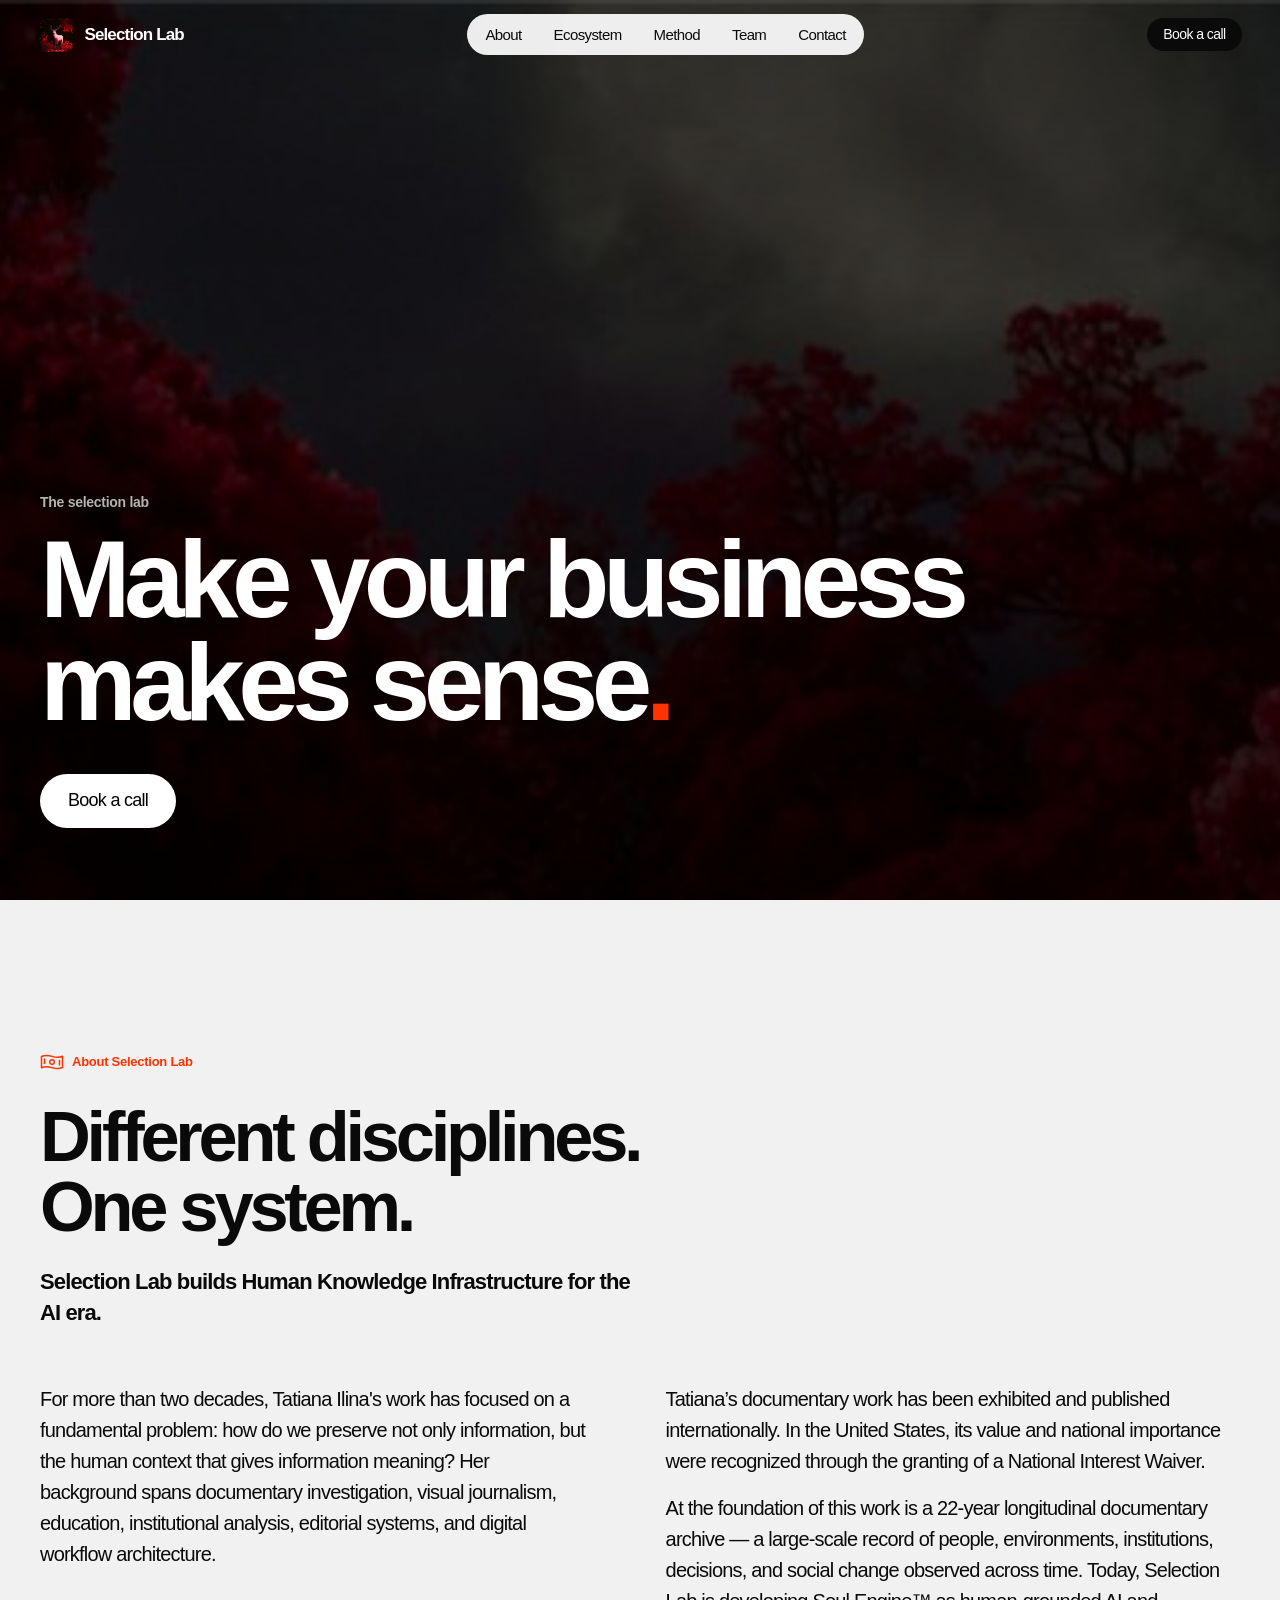
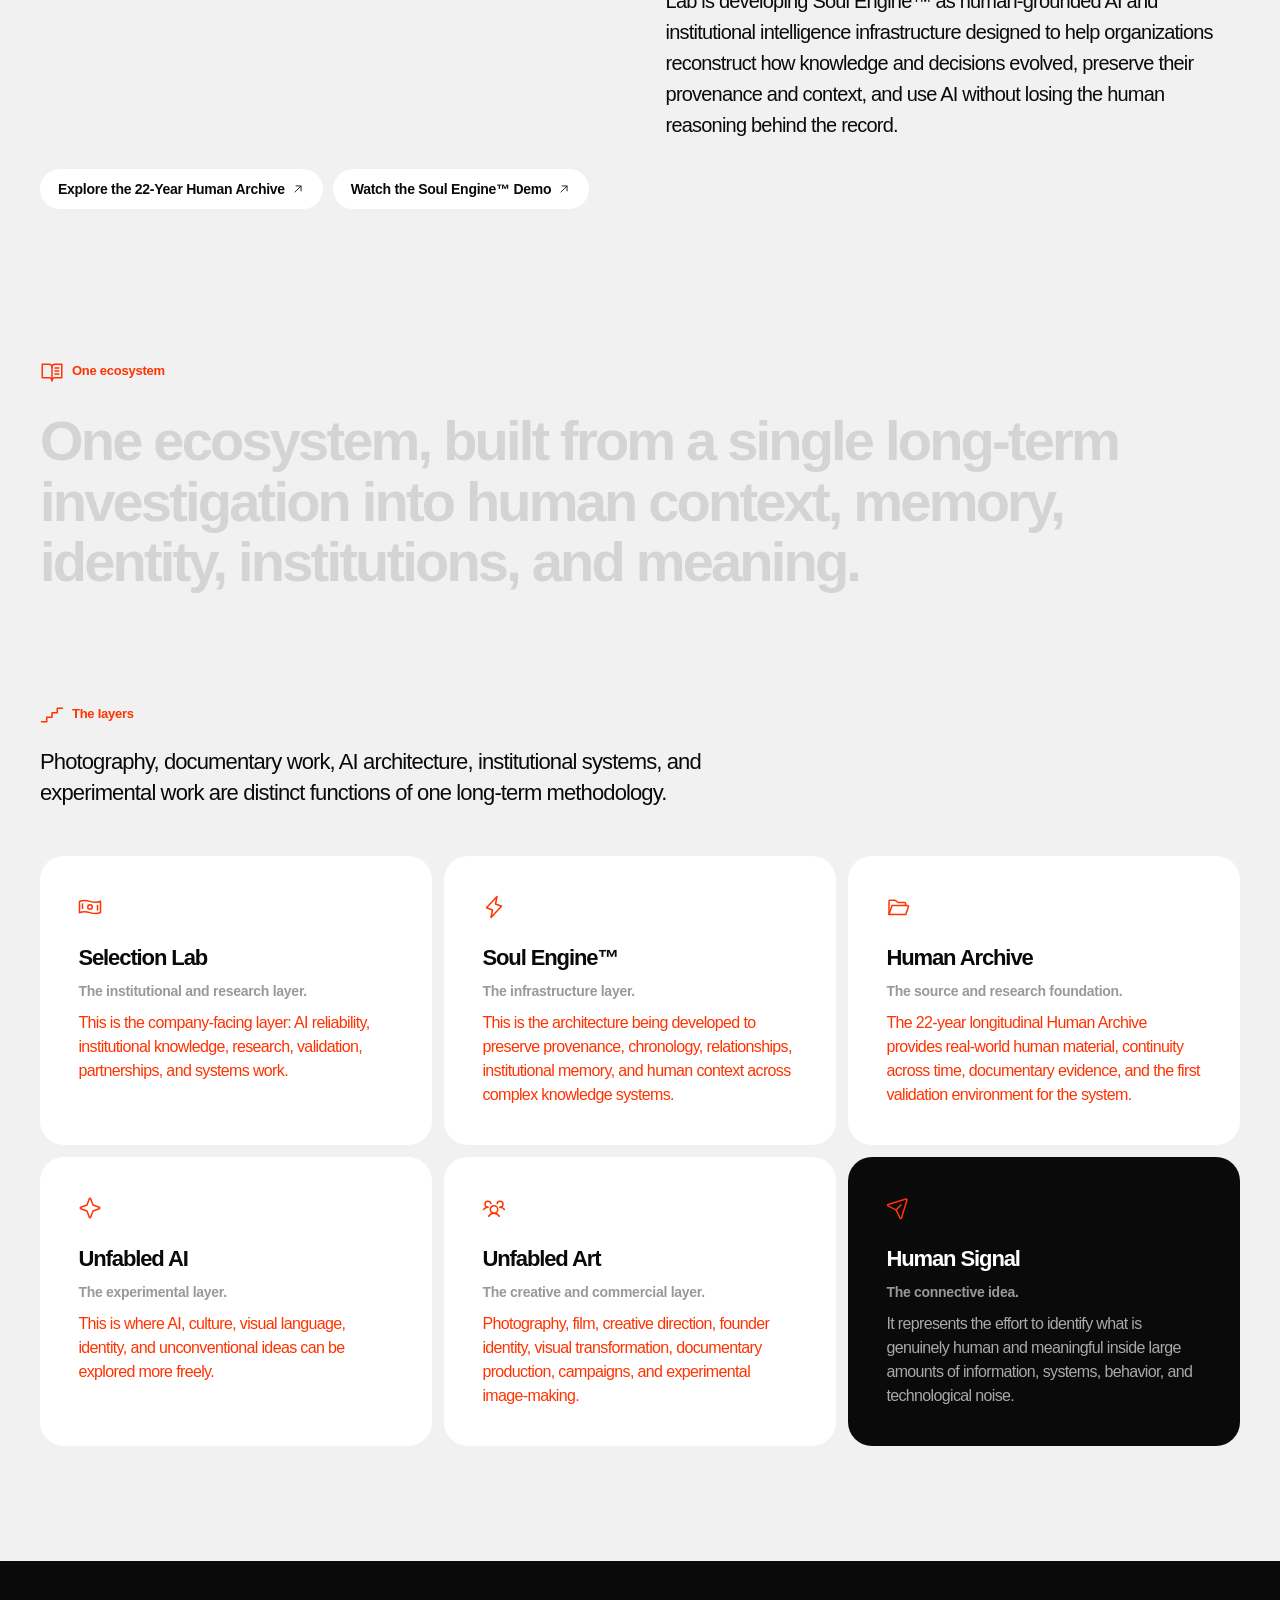
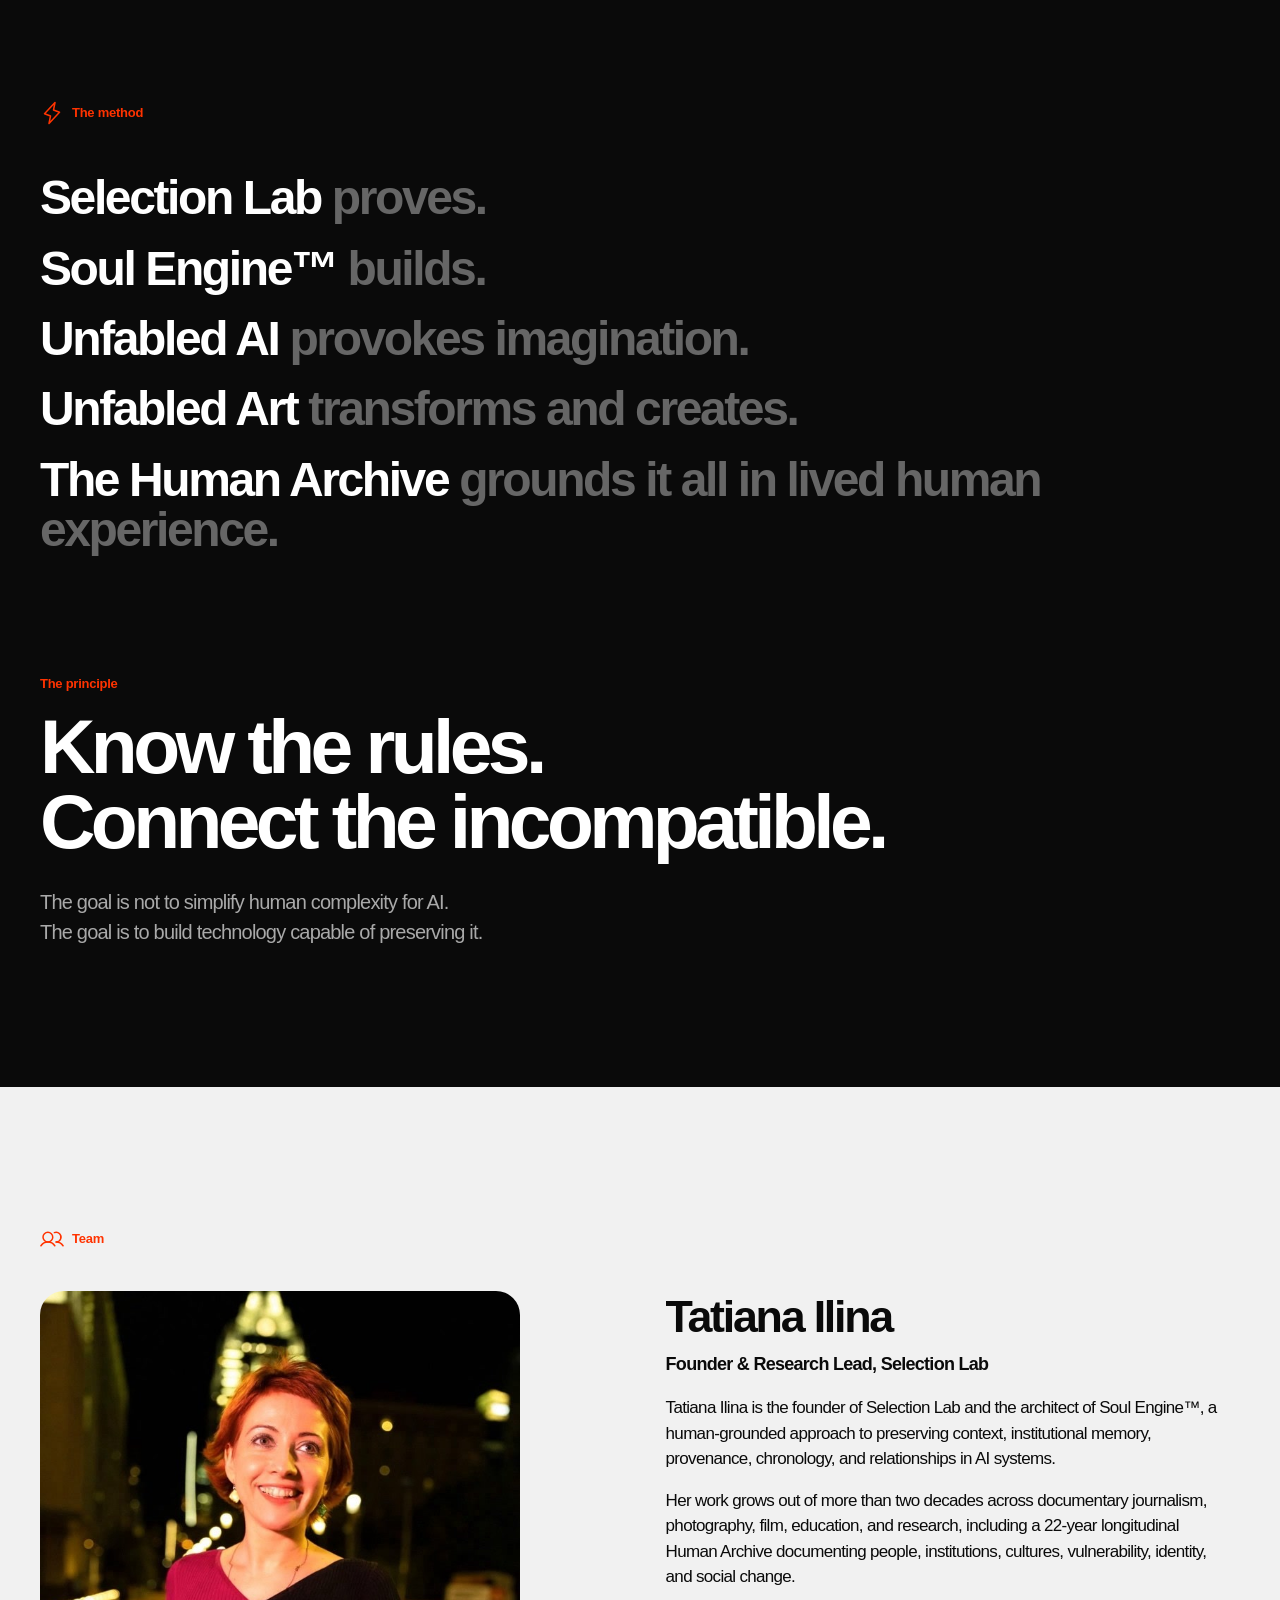
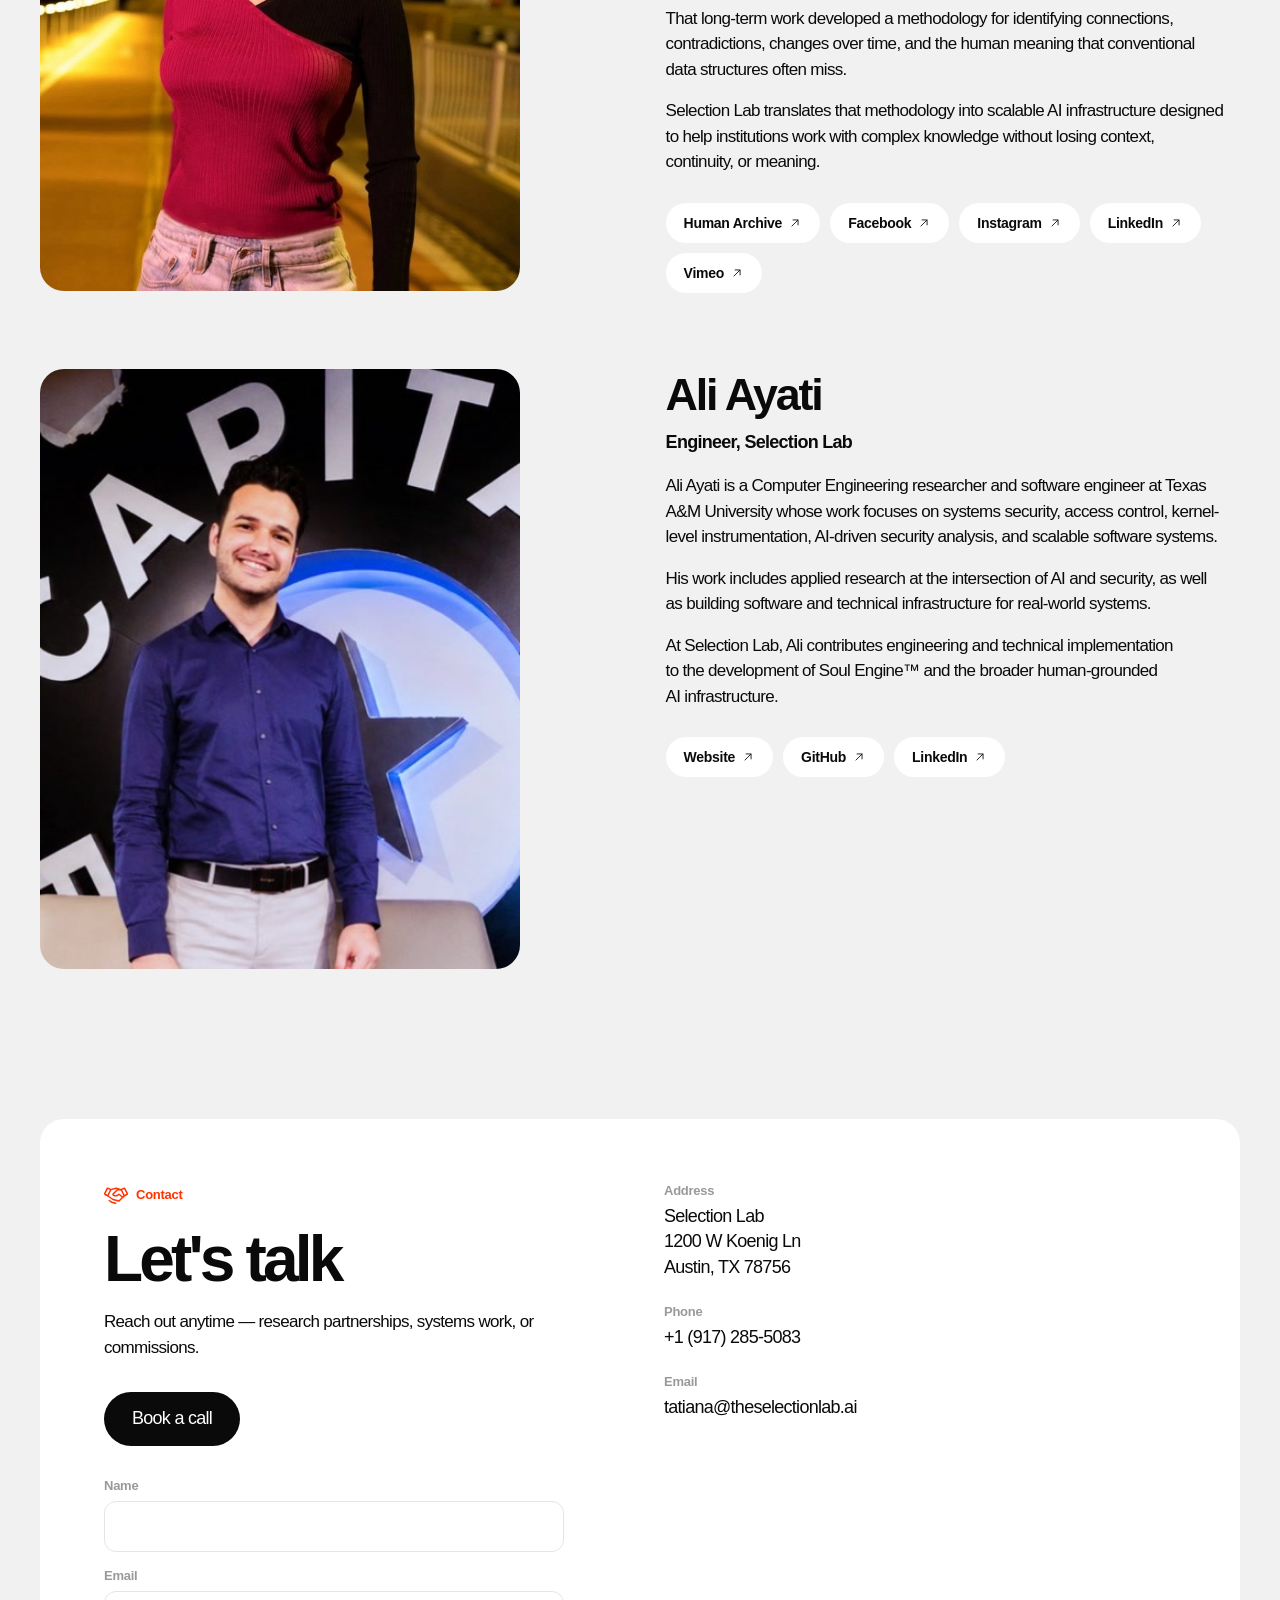
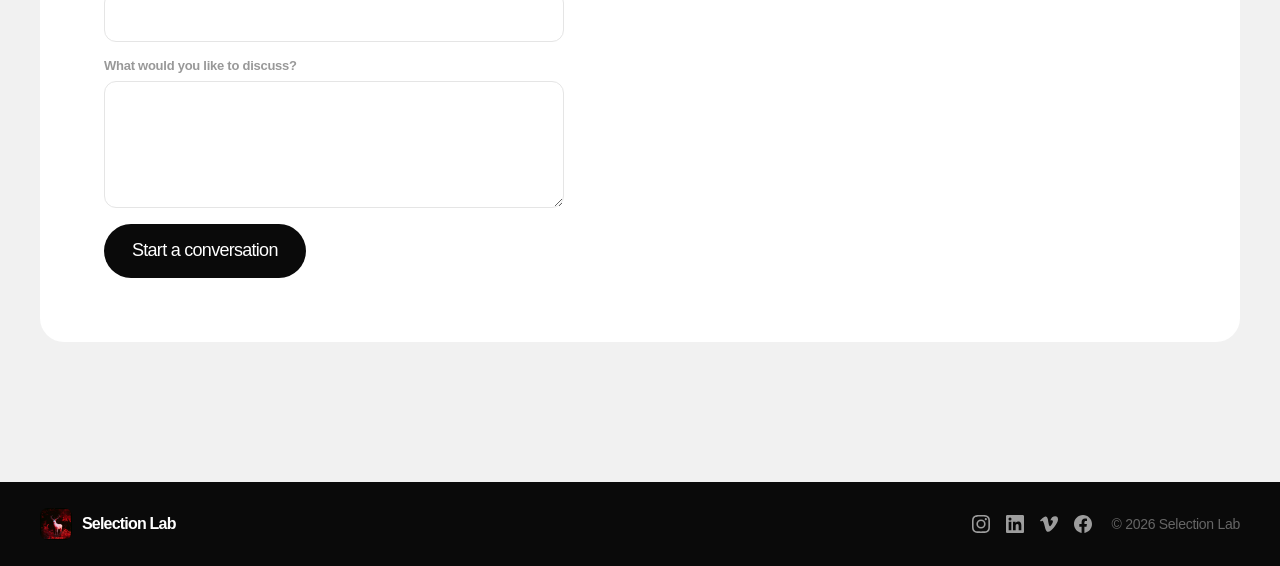
==== commit 392d6173: "Fix Principle section line wrapping on desktop Force the second sentence of the Principle body onto " ====
--- a/index.html
+++ b/index.html
@@ -155,7 +155,7 @@
       <div class="principle" data-reveal>
         <p class="principle-eyebrow">The principle</p>
         <h2>Know the rules.<br>Connect the incompatible.</h2>
-        <p class="principle-body">The goal is not to simplify human complexity for AI. The goal is to build technology capable of preserving it.</p>
+        <p class="principle-body">The goal is not to simplify human complexity for AI.<br class="principle-break"> The goal is to build technology capable of preserving it.</p>
       </div>
     </div>
   </section>
@@ -217,9 +217,7 @@
         <div class="contact-cta">
           <a class="btn btn-primary btn-lg" href="https://calendar.app.google/beyVDe8wmDvhTgFz8" target="_blank" rel="noopener">Book a call</a>
         </div>
-        <!-- TODO: replace the placeholder Formspree form ID with the
-             production form endpoint generated in the Formspree dashboard. -->
-        <form class="contact-form" action="https://formspree.io/f/your-form-id" method="POST">
+        <form class="contact-form" action="https://formspree.io/f/xaeyjdqn" method="POST">
           <div class="form-field">
             <label for="contact-name">Name</label>
             <input type="text" id="contact-name" name="name" autocomplete="name" required>
--- a/styles.css
+++ b/styles.css
@@ -597,6 +597,13 @@
   max-width: 640px;
   text-wrap: pretty;
 }
+.principle-break { display: none; }
+/* Force the two sentences onto their own line on desktop; on narrower
+   viewports let the paragraph wrap naturally so it doesn't overflow. */
+@media (min-width: 821px) {
+  .principle-break { display: inline; }
+  .principle-body { max-width: 700px; }
+}
 
 /* --- Team --------------------------------------------------------------- */
 
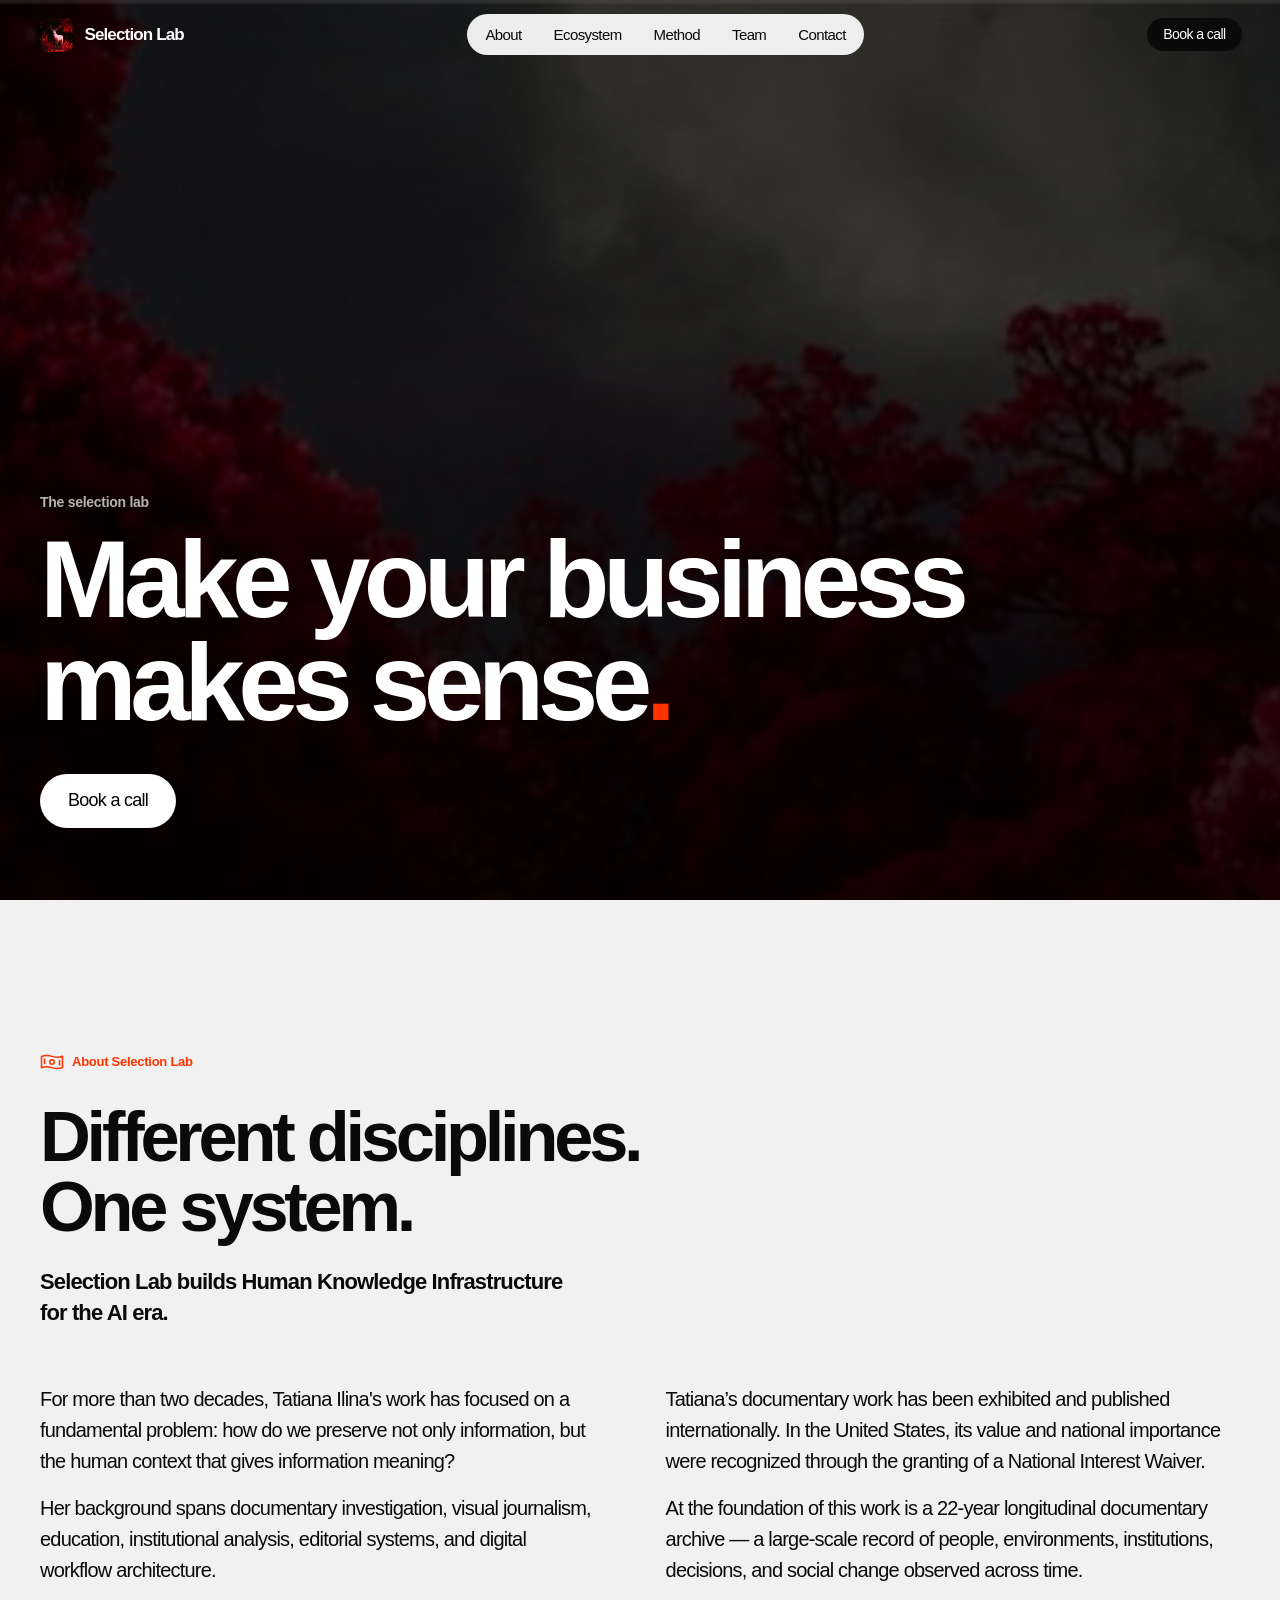
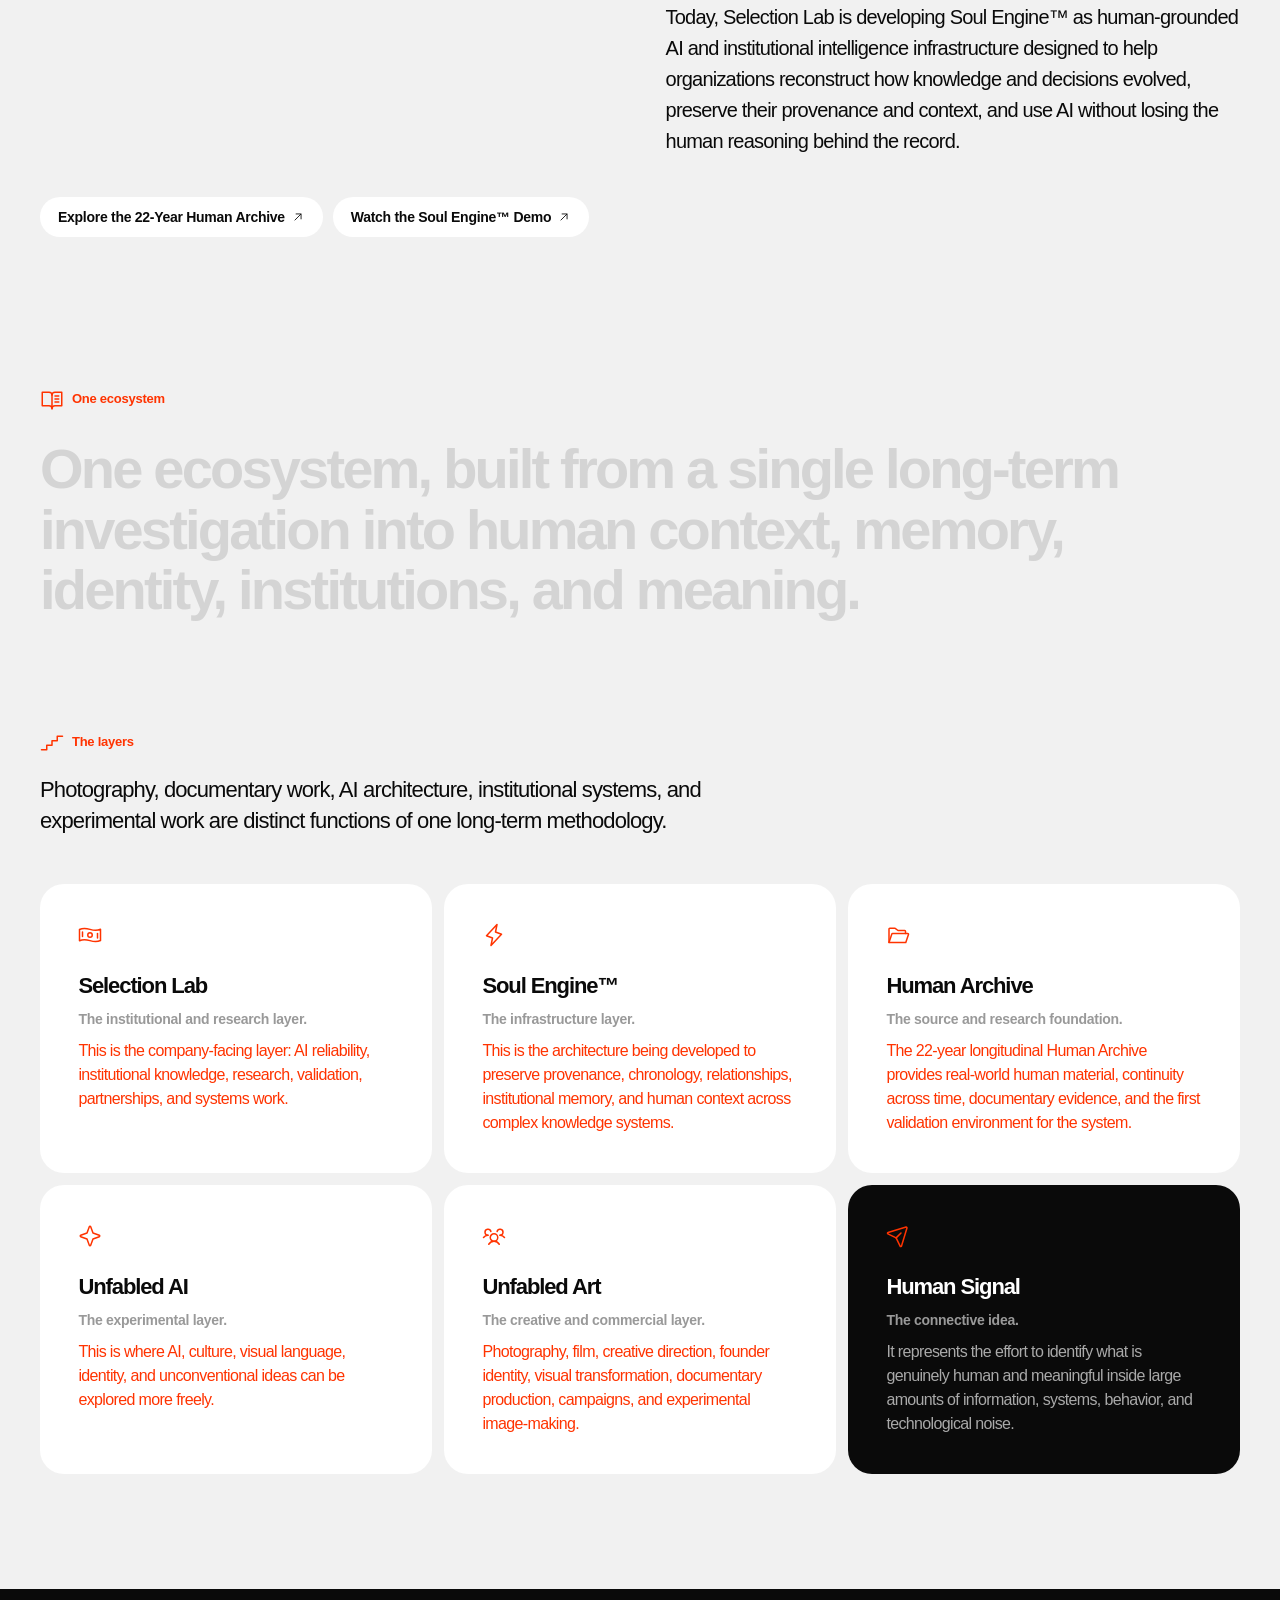
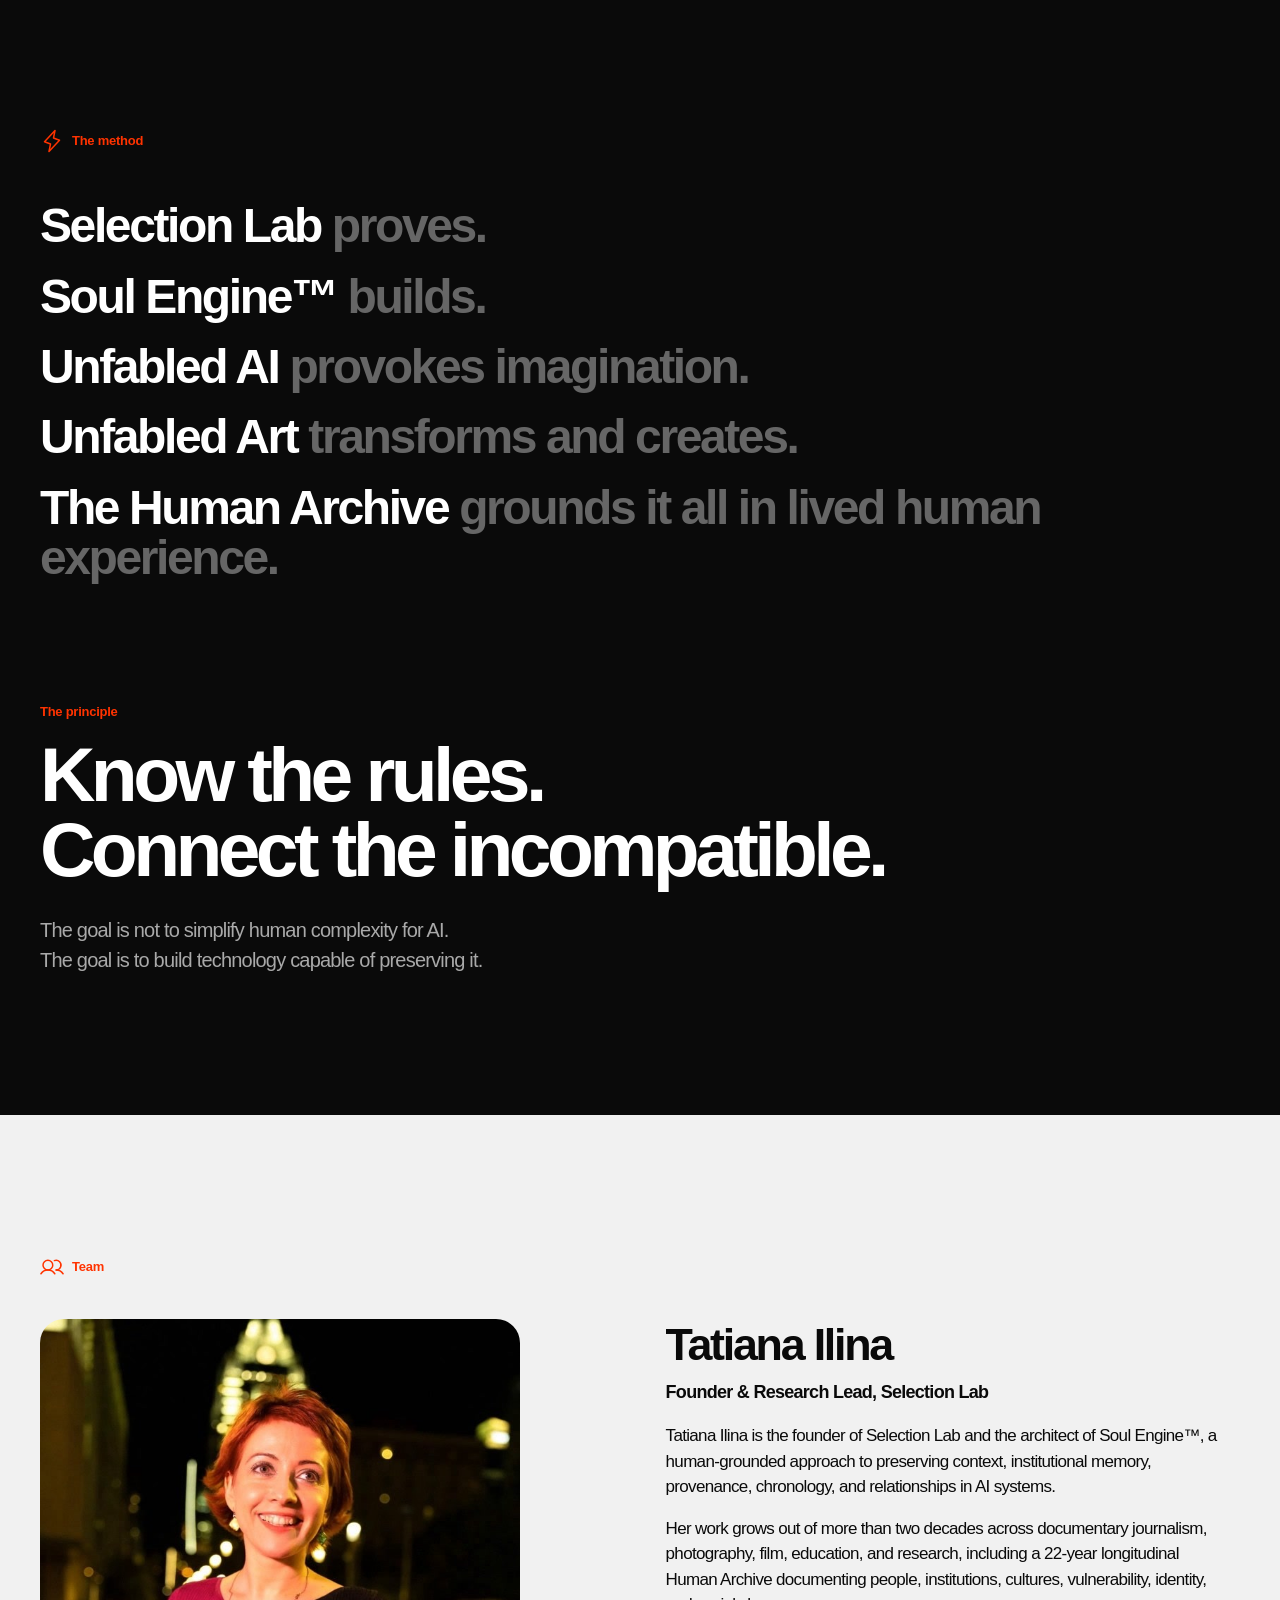
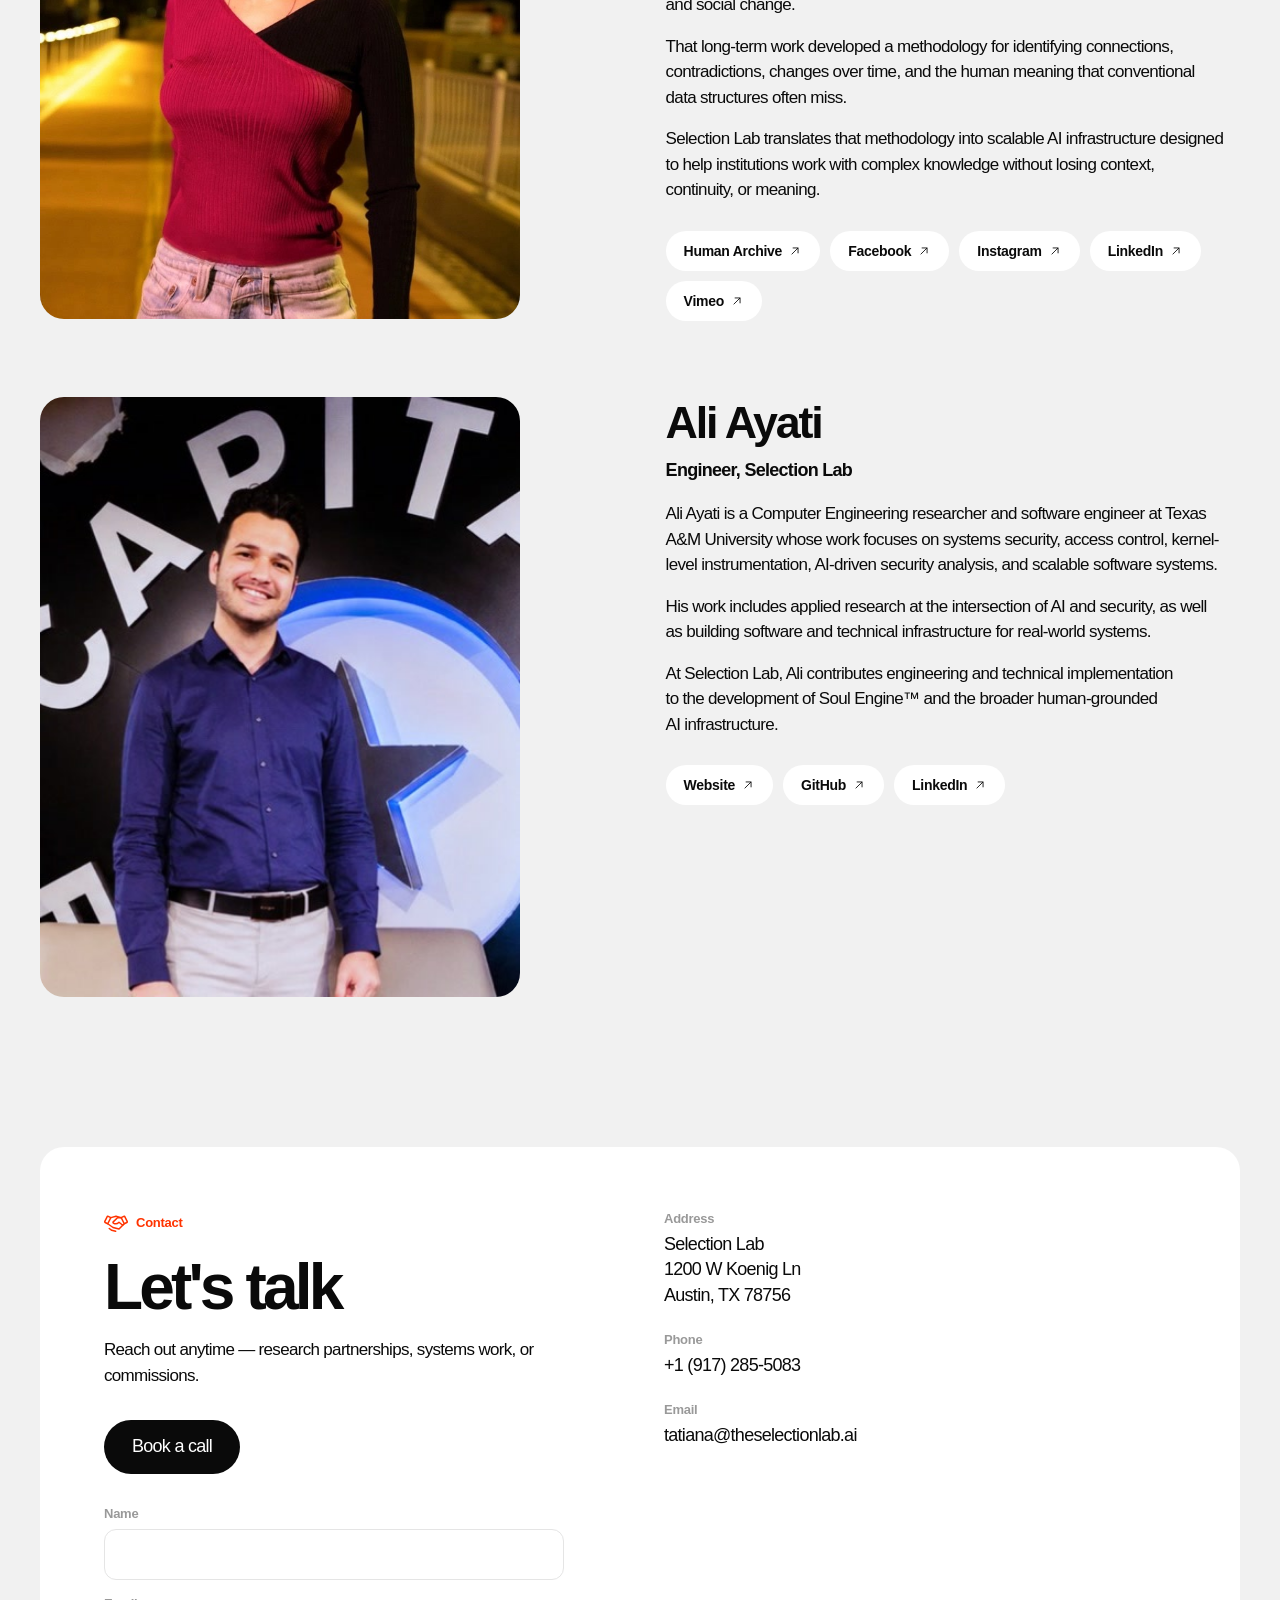
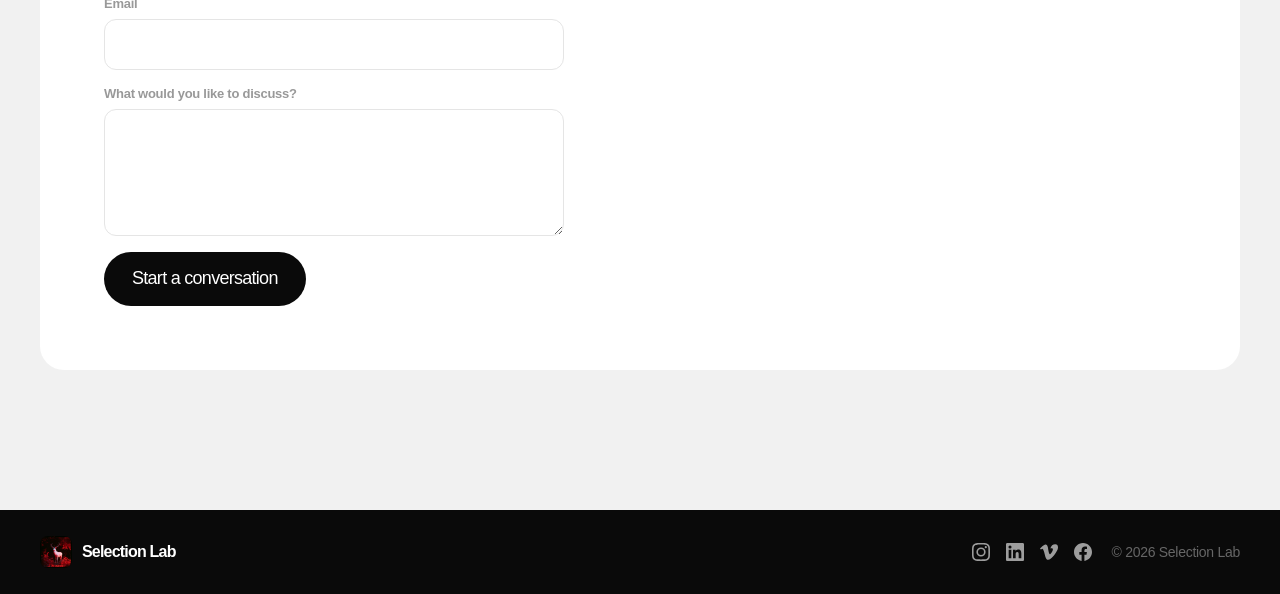
==== commit ee3b51da: "Refine About section paragraph breaks and spacing - Add deliberate two-line break to the intro lede " ====
--- a/index.html
+++ b/index.html
@@ -77,12 +77,16 @@
   <section class="section" id="about">
     <p class="section-label"><span class="icon" data-icon="eye"></span>About Selection Lab</p>
     <h2 class="about-title" data-reveal>Different disciplines.<br>One system.</h2>
-    <p class="about-lede" data-reveal data-reveal-delay=".06">Selection Lab builds Human Knowledge Infrastructure for the AI era.</p>
+    <p class="about-lede" data-reveal data-reveal-delay=".06">Selection Lab builds Human Knowledge Infrastructure<br>for the AI era.</p>
     <div class="two-col">
-      <p class="prose" data-reveal>For more than two decades, Tatiana Ilina's work has focused on a fundamental problem: how do we preserve not only information, but the human context that gives information meaning? Her background spans documentary investigation, visual journalism, education, institutional analysis, editorial systems, and digital workflow architecture.</p>
+      <div class="prose-group">
+        <p class="prose" data-reveal>For more than two decades, Tatiana Ilina's work has focused on a fundamental problem: how do we preserve not only information, but the human context that gives information meaning?</p>
+        <p class="prose" data-reveal data-reveal-delay=".04">Her background spans documentary investigation, visual journalism, education, institutional analysis, editorial systems, and digital workflow architecture.</p>
+      </div>
       <div class="prose-group">
         <p class="prose" data-reveal data-reveal-delay=".08">Tatiana&rsquo;s documentary work has been exhibited and published internationally. In the United States, its value and national importance were recognized through the granting of a National Interest Waiver.</p>
-        <p class="prose" data-reveal data-reveal-delay=".12">At the foundation of this work is a 22-year longitudinal documentary archive — a large-scale record of people, environments, institutions, decisions, and social change observed across time. Today, Selection Lab is developing Soul Engine™ as human-grounded AI and institutional intelligence infrastructure designed to help organizations reconstruct how knowledge and decisions evolved, preserve their provenance and context, and use AI without losing the human reasoning behind the record.</p>
+        <p class="prose" data-reveal data-reveal-delay=".12">At the foundation of this work is a 22-year longitudinal documentary archive — a large-scale record of people, environments, institutions, decisions, and social change observed across time.</p>
+        <p class="prose" data-reveal data-reveal-delay=".16">Today, Selection Lab is developing Soul Engine™ as human-grounded AI and institutional intelligence infrastructure designed to help organizations reconstruct how knowledge and decisions evolved, preserve their provenance and context, and use AI without losing the human reasoning behind the record.</p>
       </div>
     </div>
     <div class="chips">
--- a/styles.css
+++ b/styles.css
@@ -469,6 +469,9 @@
   flex-direction: column;
   gap: var(--space-4);
 }
+#about .chips {
+  margin-top: clamp(28px, 4vw, 40px);
+}
 
 /* --- Manifesto (word-by-word scroll reveal) ----------------------------- */
 
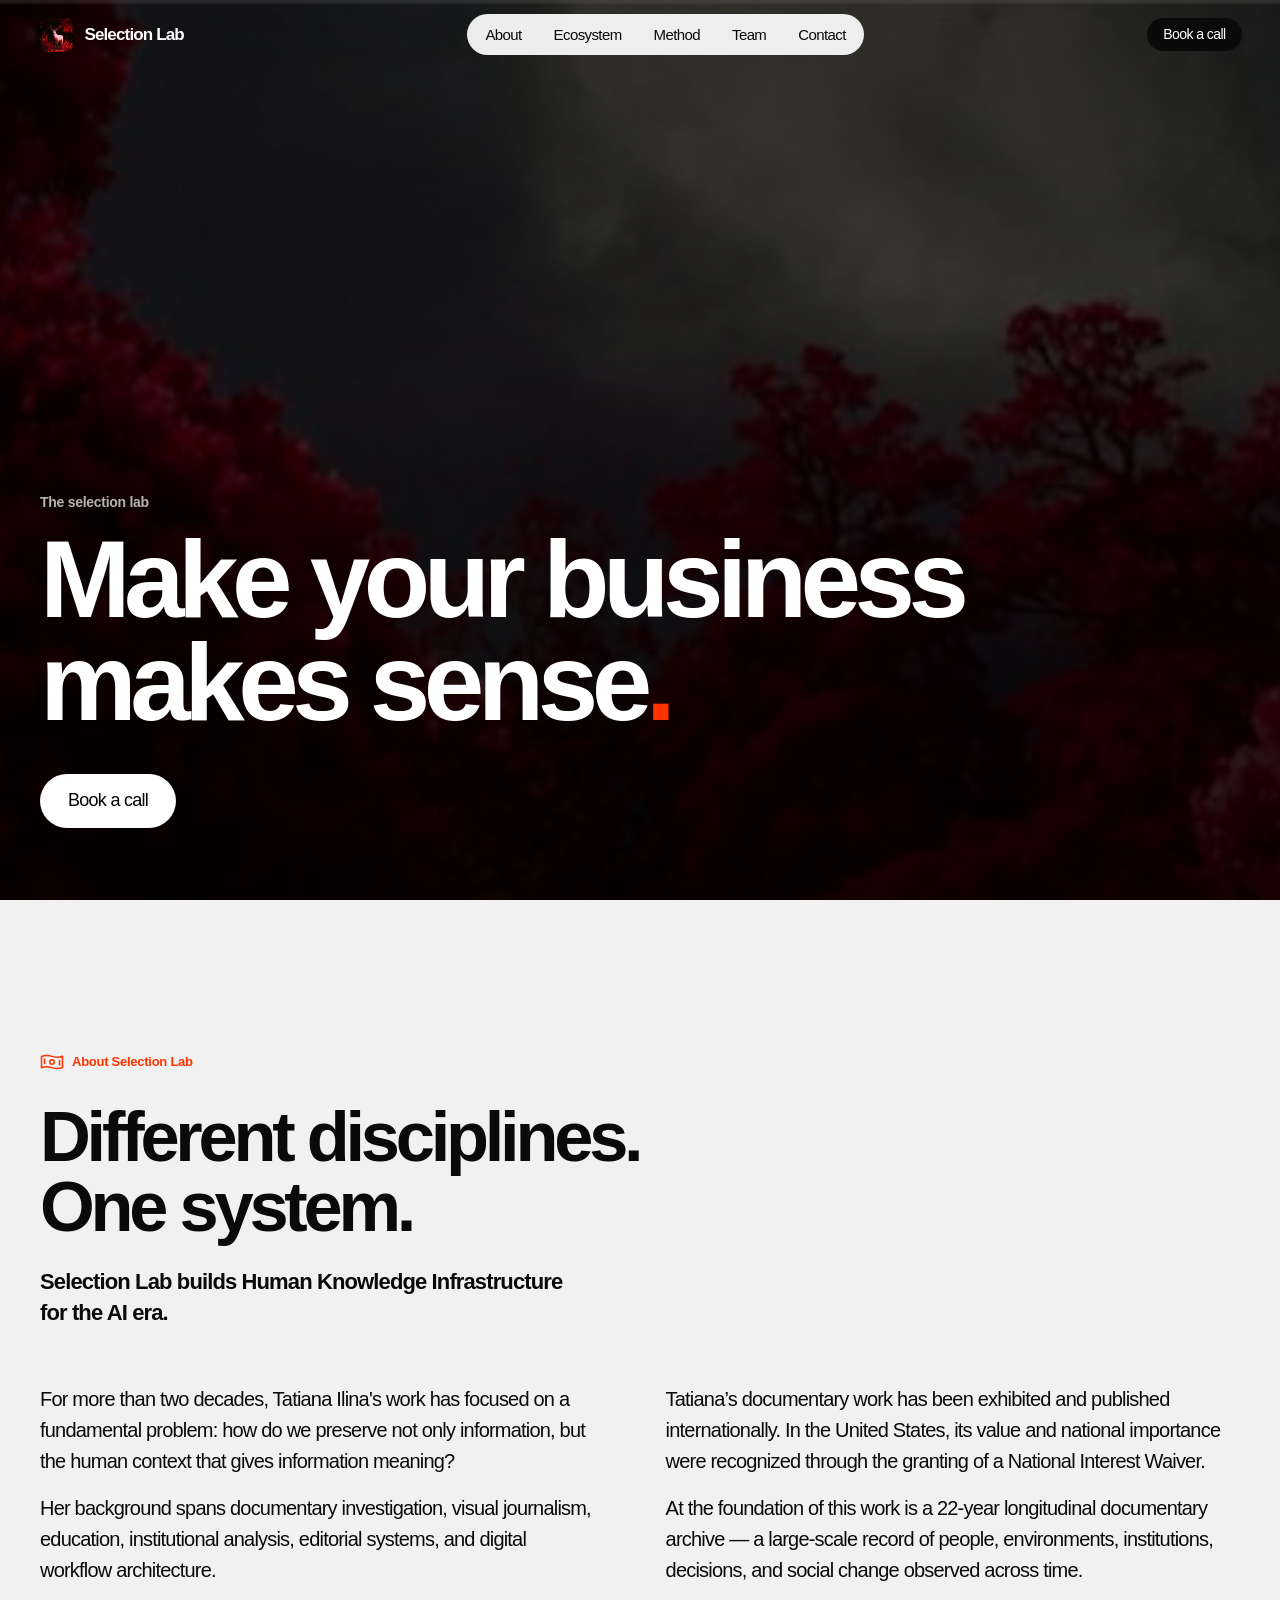
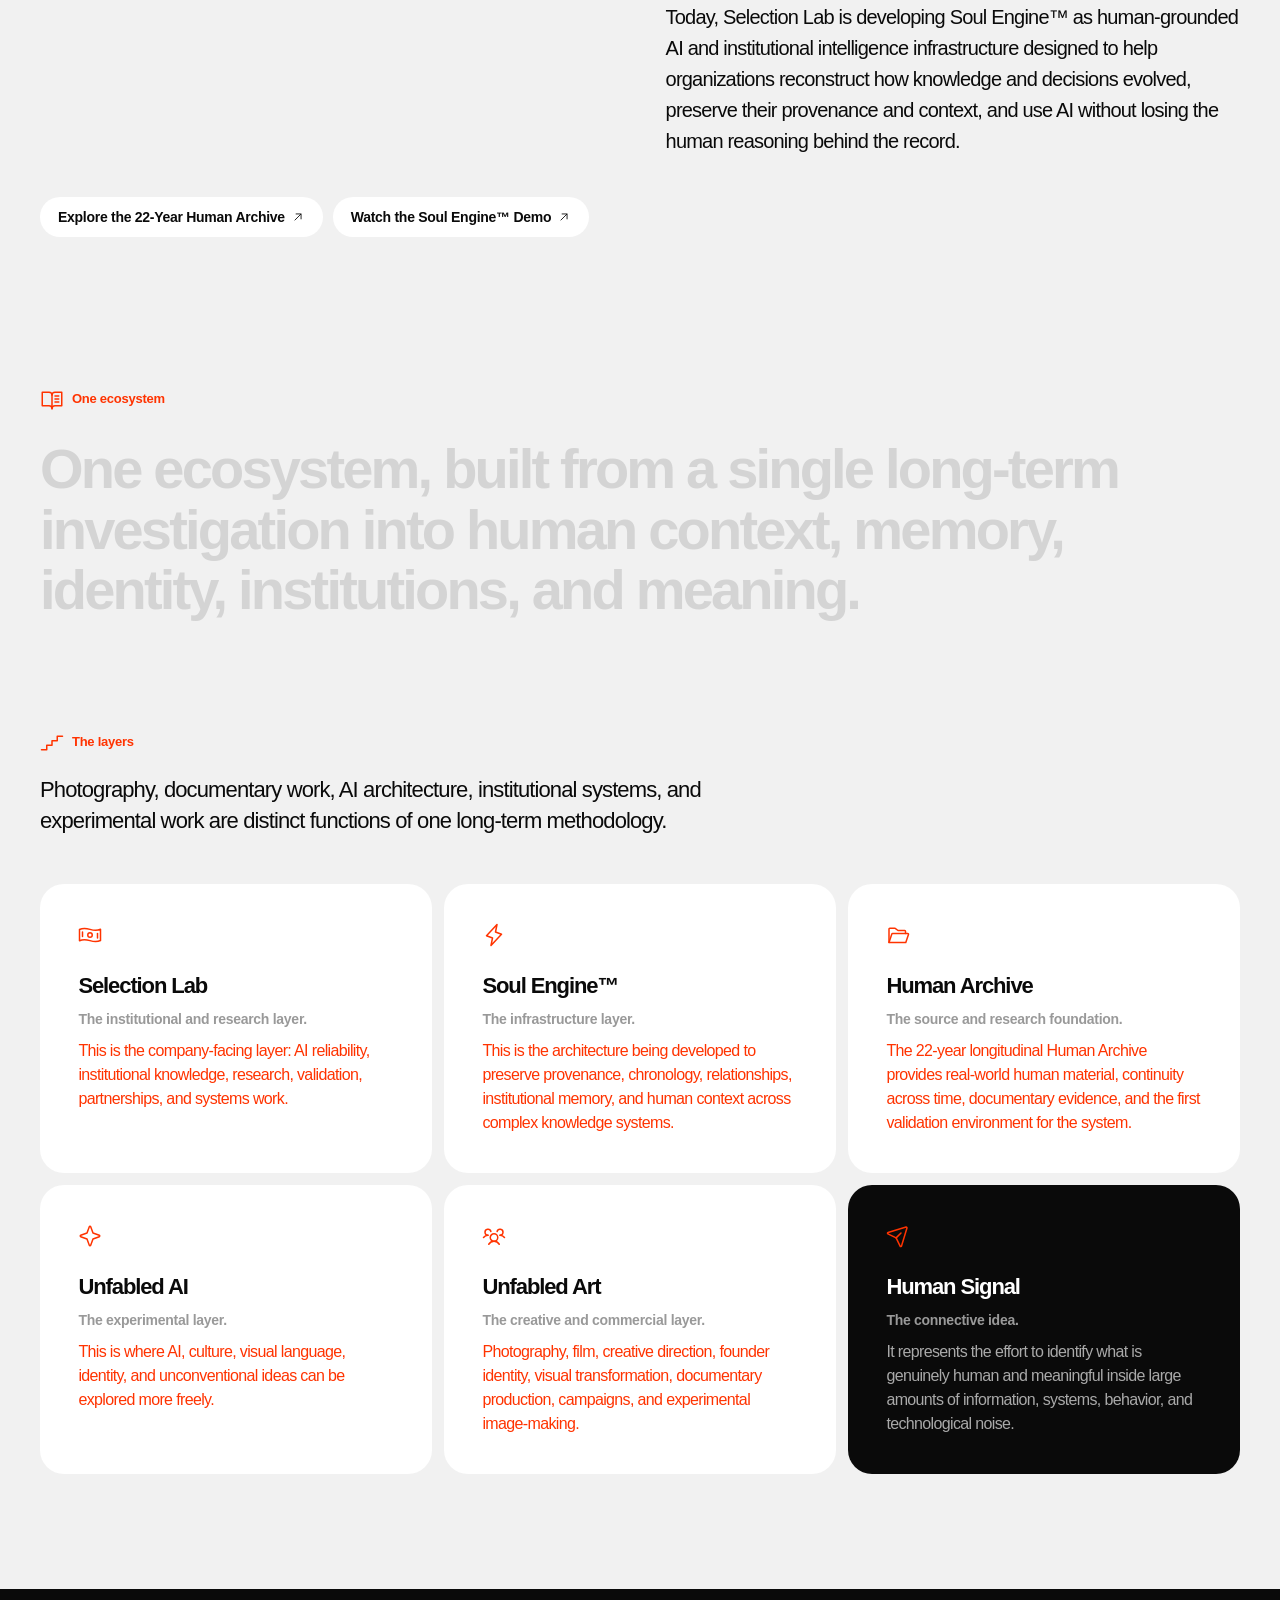
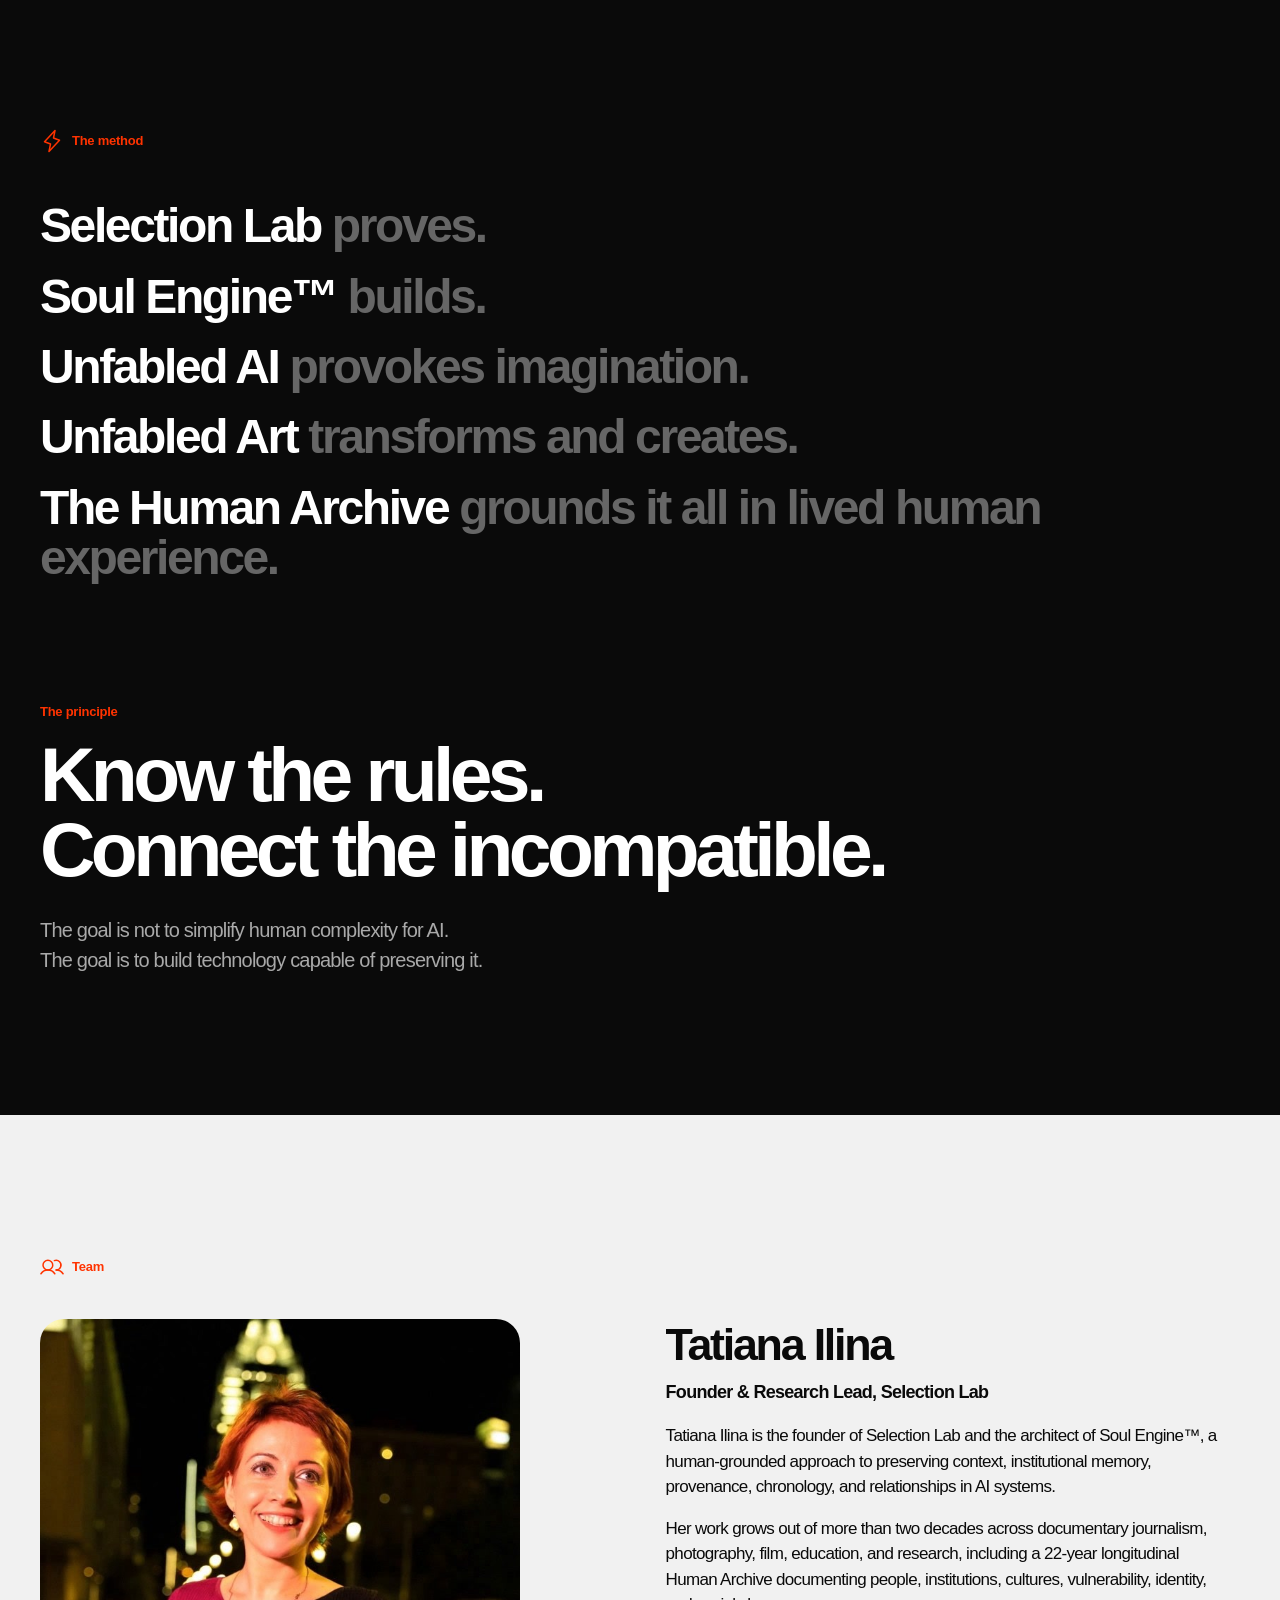
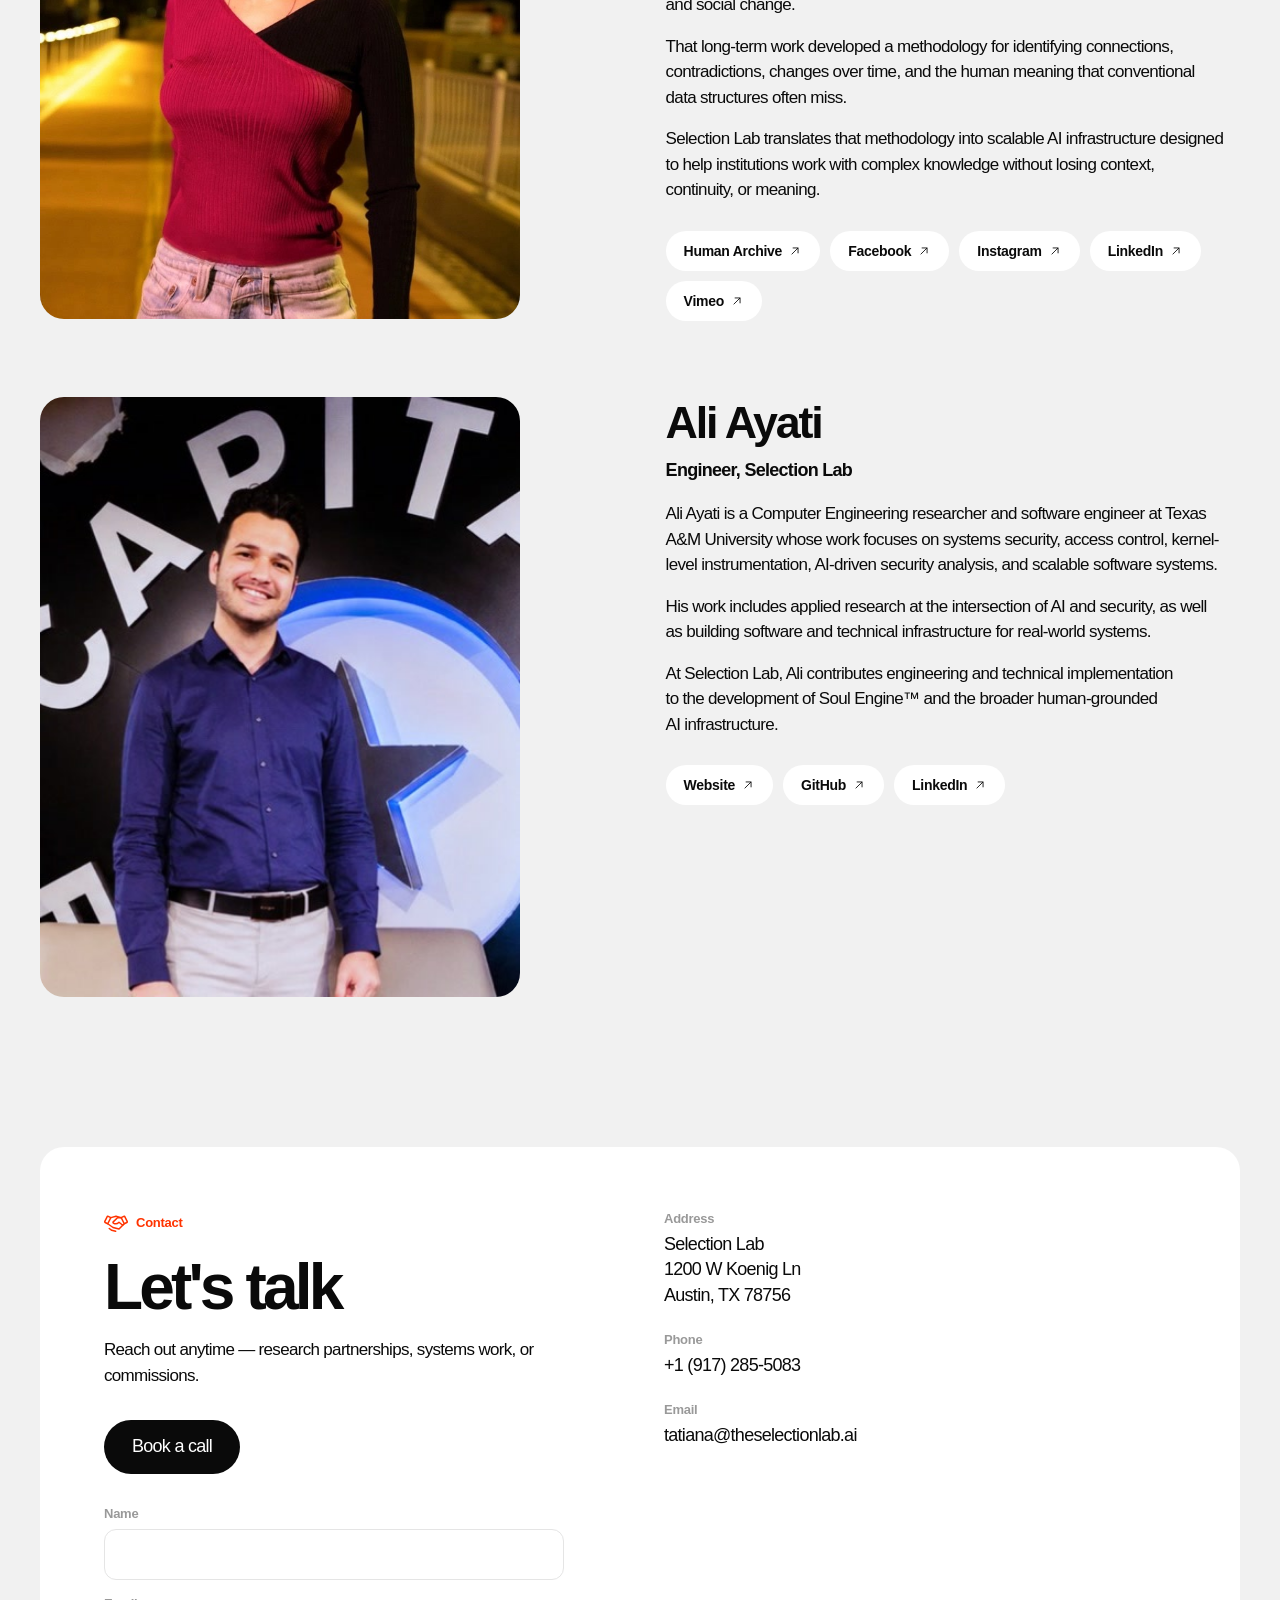
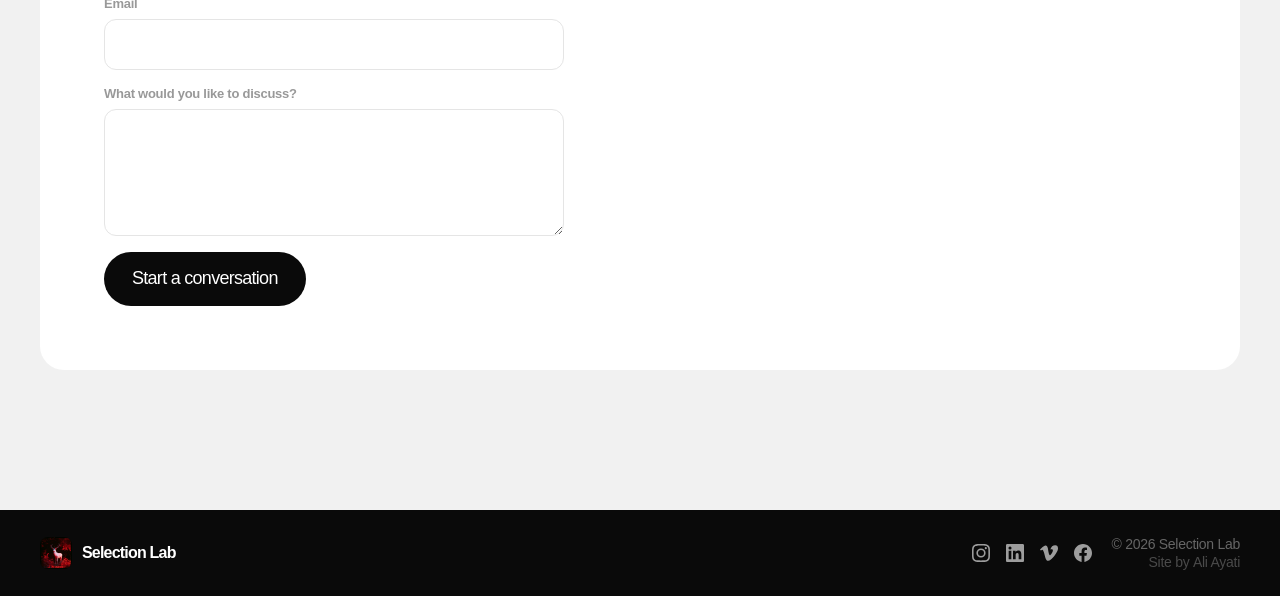
==== commit 8774251a: "Add footer and console.log credits Adds a "Site by Ali Ayati" credit line beneath the footer copyrig" ====
--- a/index.html
+++ b/index.html
@@ -269,7 +269,10 @@
       <a href="https://www.linkedin.com/in/tatiana-ilina/" target="_blank" rel="noopener" aria-label="LinkedIn"><span class="icon" data-icon="linkedin"></span></a>
       <a href="https://vimeo.com/tianailina" target="_blank" rel="noopener" aria-label="Vimeo"><span class="icon" data-icon="vimeo"></span></a>
       <a href="https://www.facebook.com/SelectionLabAI" target="_blank" rel="noopener" aria-label="Facebook"><span class="icon" data-icon="facebook"></span></a>
-      <span class="footer-copy">© <span id="year">2026</span> Selection Lab</span>
+      <div class="footer-meta">
+        <span class="footer-copy">© <span id="year">2026</span> Selection Lab</span>
+        <span class="footer-credit">Site by <a href="https://github.com/cpt9m0" target="_blank" rel="noopener">Ali Ayati</a></span>
+      </div>
     </div>
   </div>
 </footer>
--- a/styles.css
+++ b/styles.css
@@ -833,13 +833,30 @@
 }
 .footer-links a:hover { color: var(--white); }
 .footer-links .icon { width: 18px; height: 18px; }
+.footer-meta {
+  display: flex;
+  flex-direction: column;
+  align-items: flex-end;
+  gap: 2px;
+  margin-left: 4px;
+}
 .footer-copy {
   font-size: var(--text-caption);
   font-weight: var(--weight-body);
   letter-spacing: var(--tracking-label);
   color: #666;
-  margin-left: 4px;
-}
+}
+.footer-credit {
+  font-size: var(--text-caption);
+  font-weight: var(--weight-body);
+  letter-spacing: var(--tracking-label);
+  color: #4a4a4a;
+}
+.footer-credit a {
+  color: inherit;
+  text-decoration: none;
+}
+.footer-credit a:hover { color: rgba(255, 255, 255, .6); }
 
 /* --- Scroll reveal ------------------------------------------------------ */
 
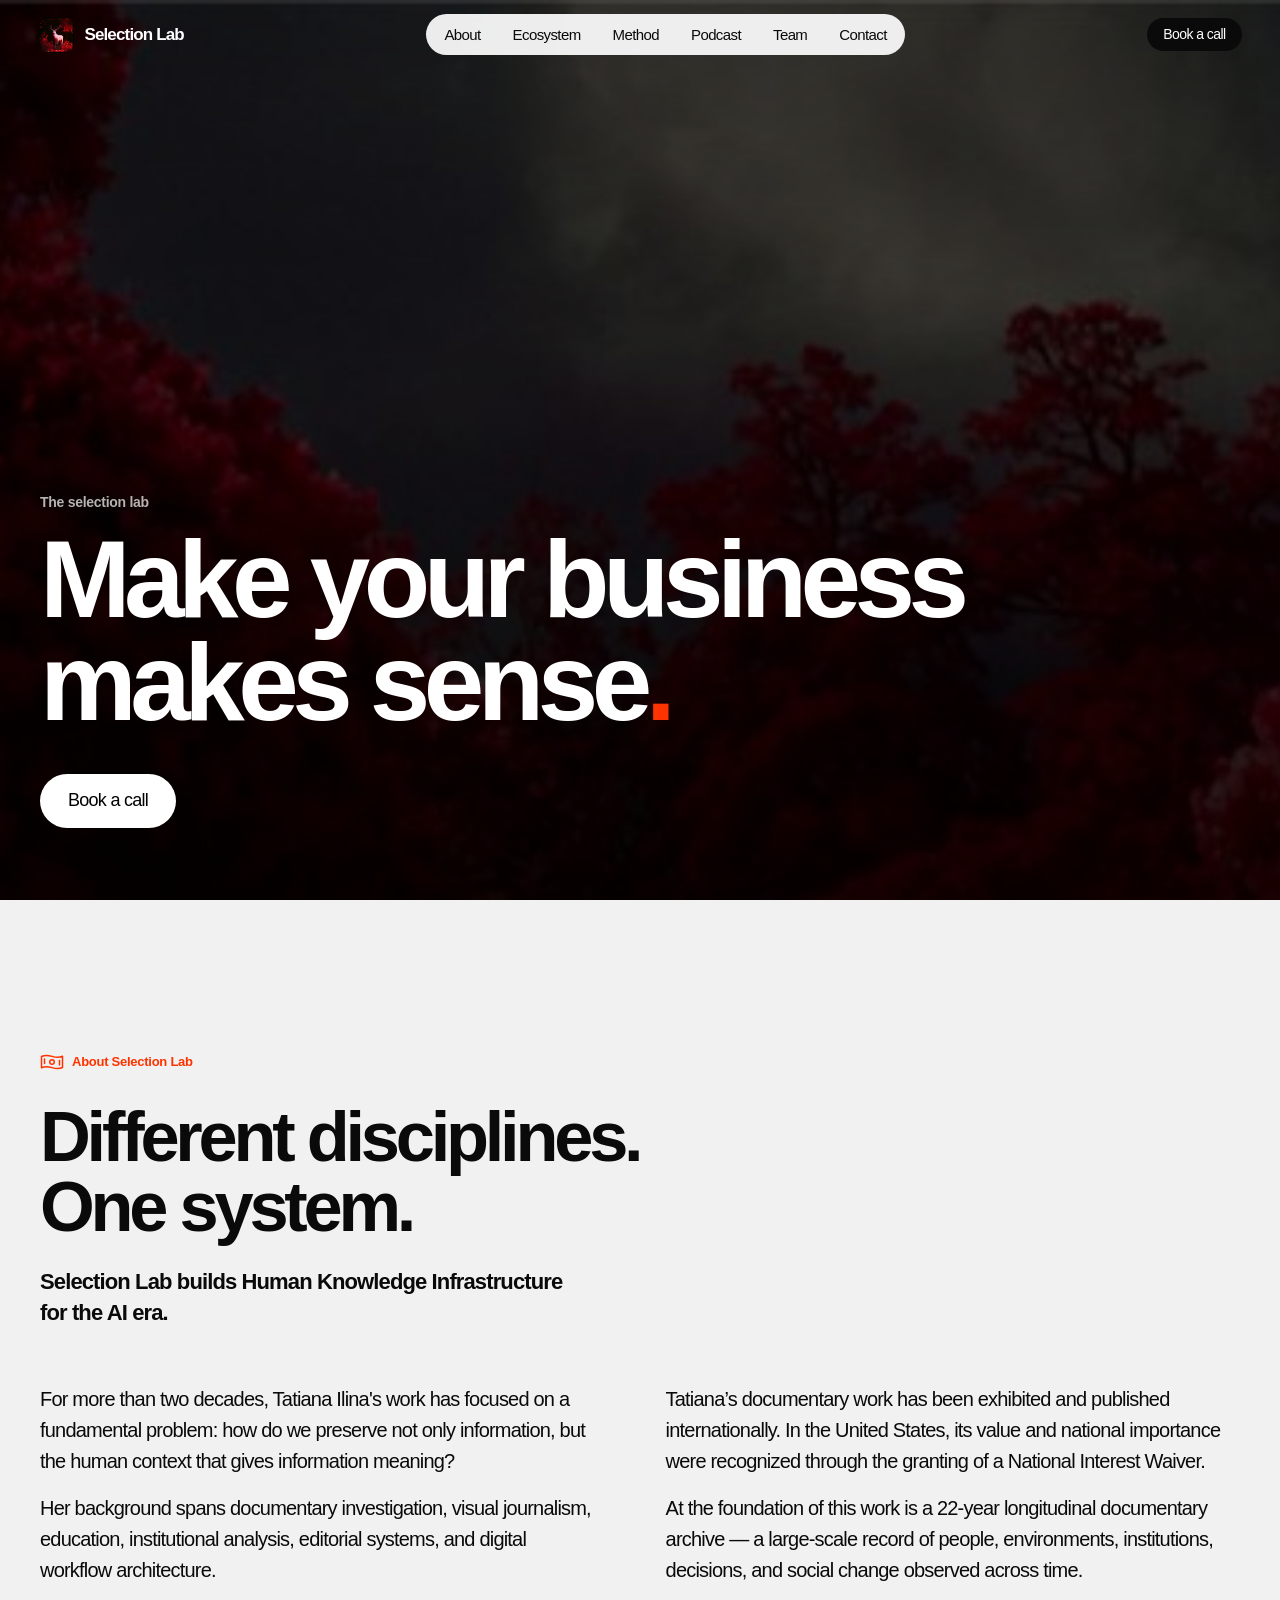
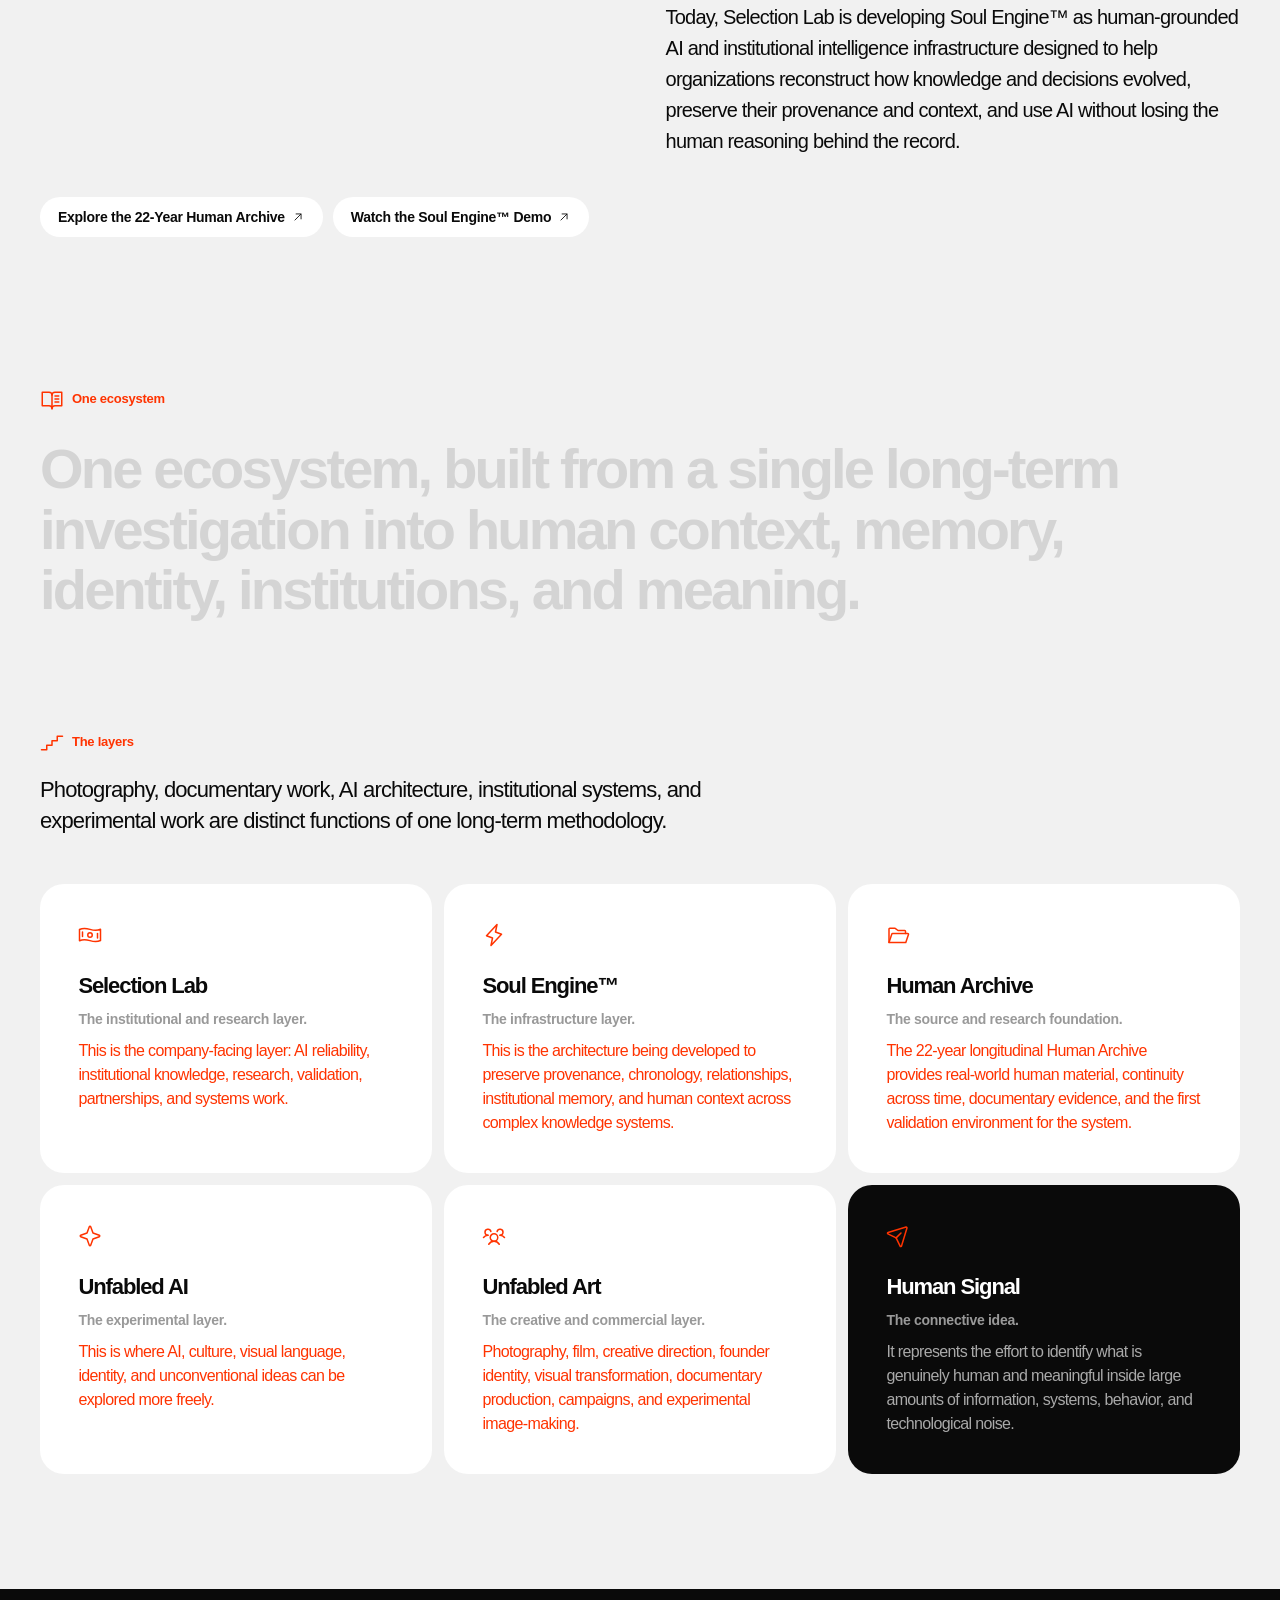
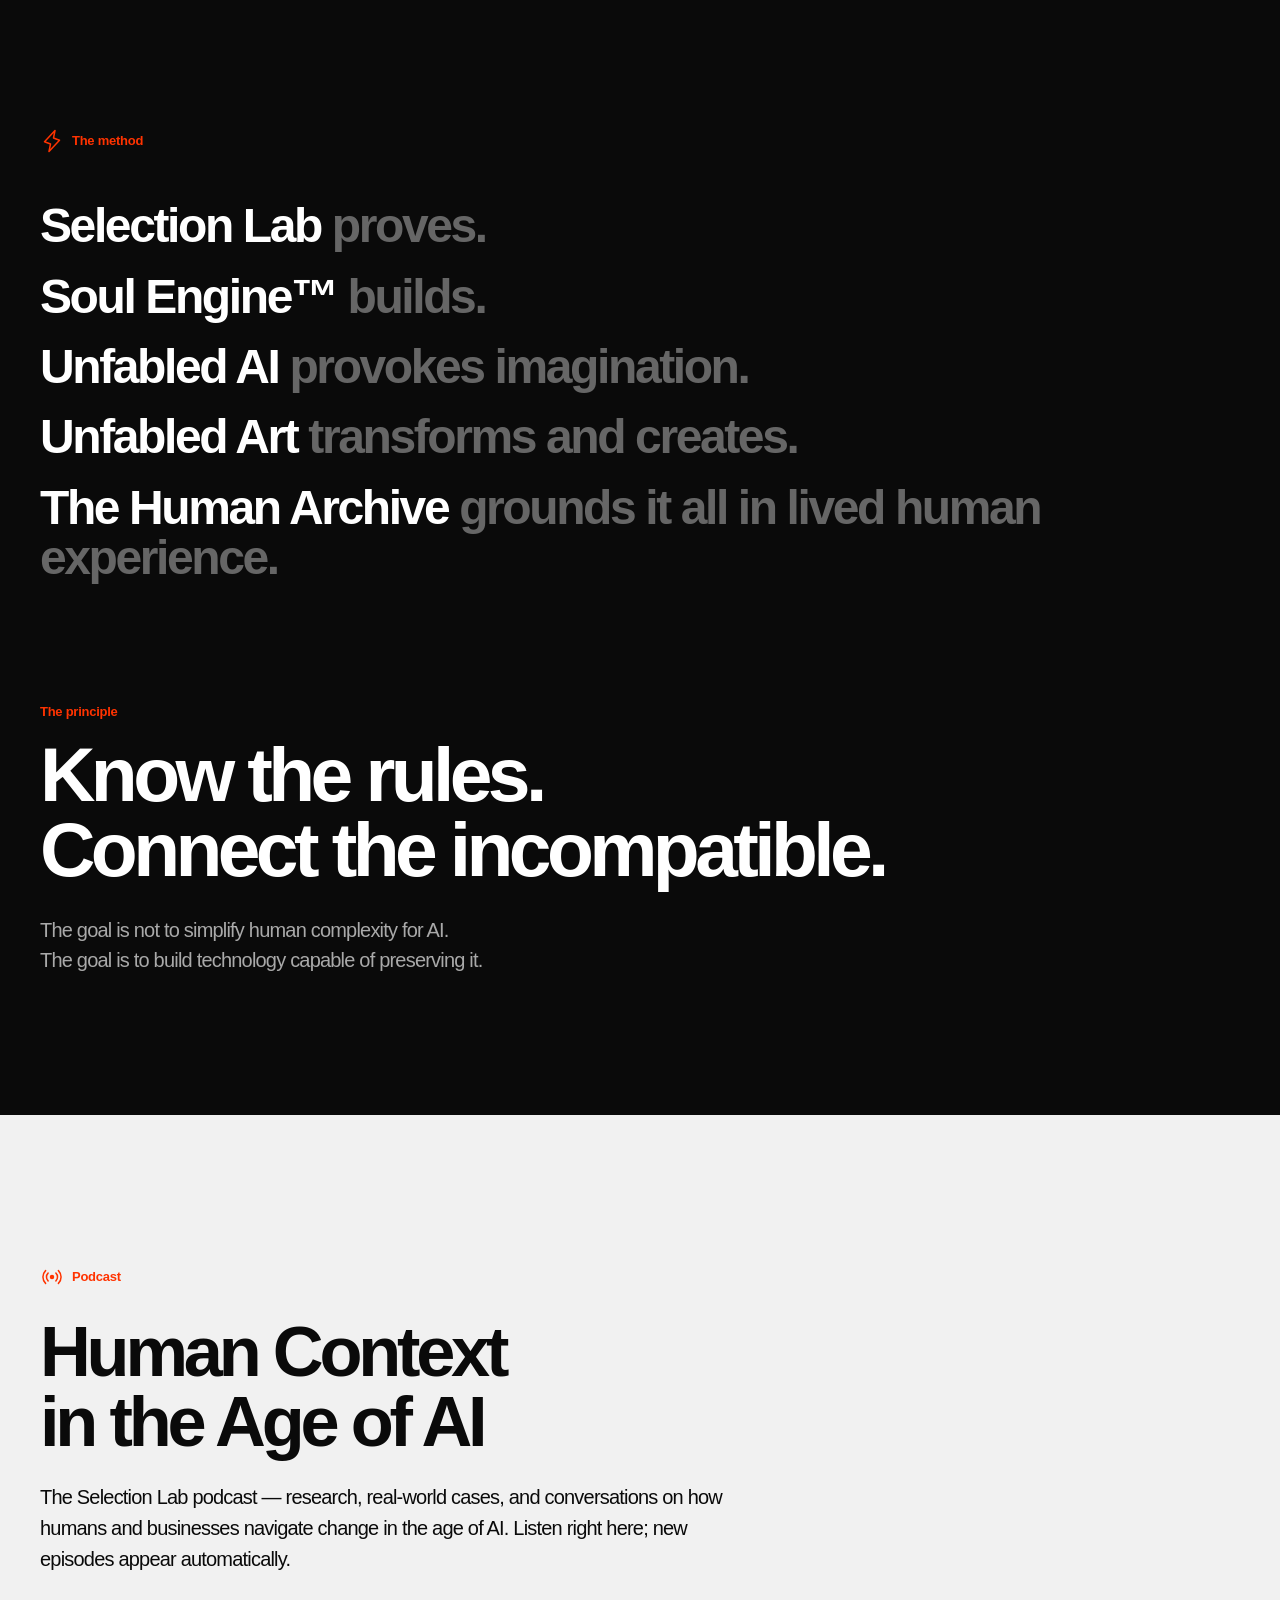
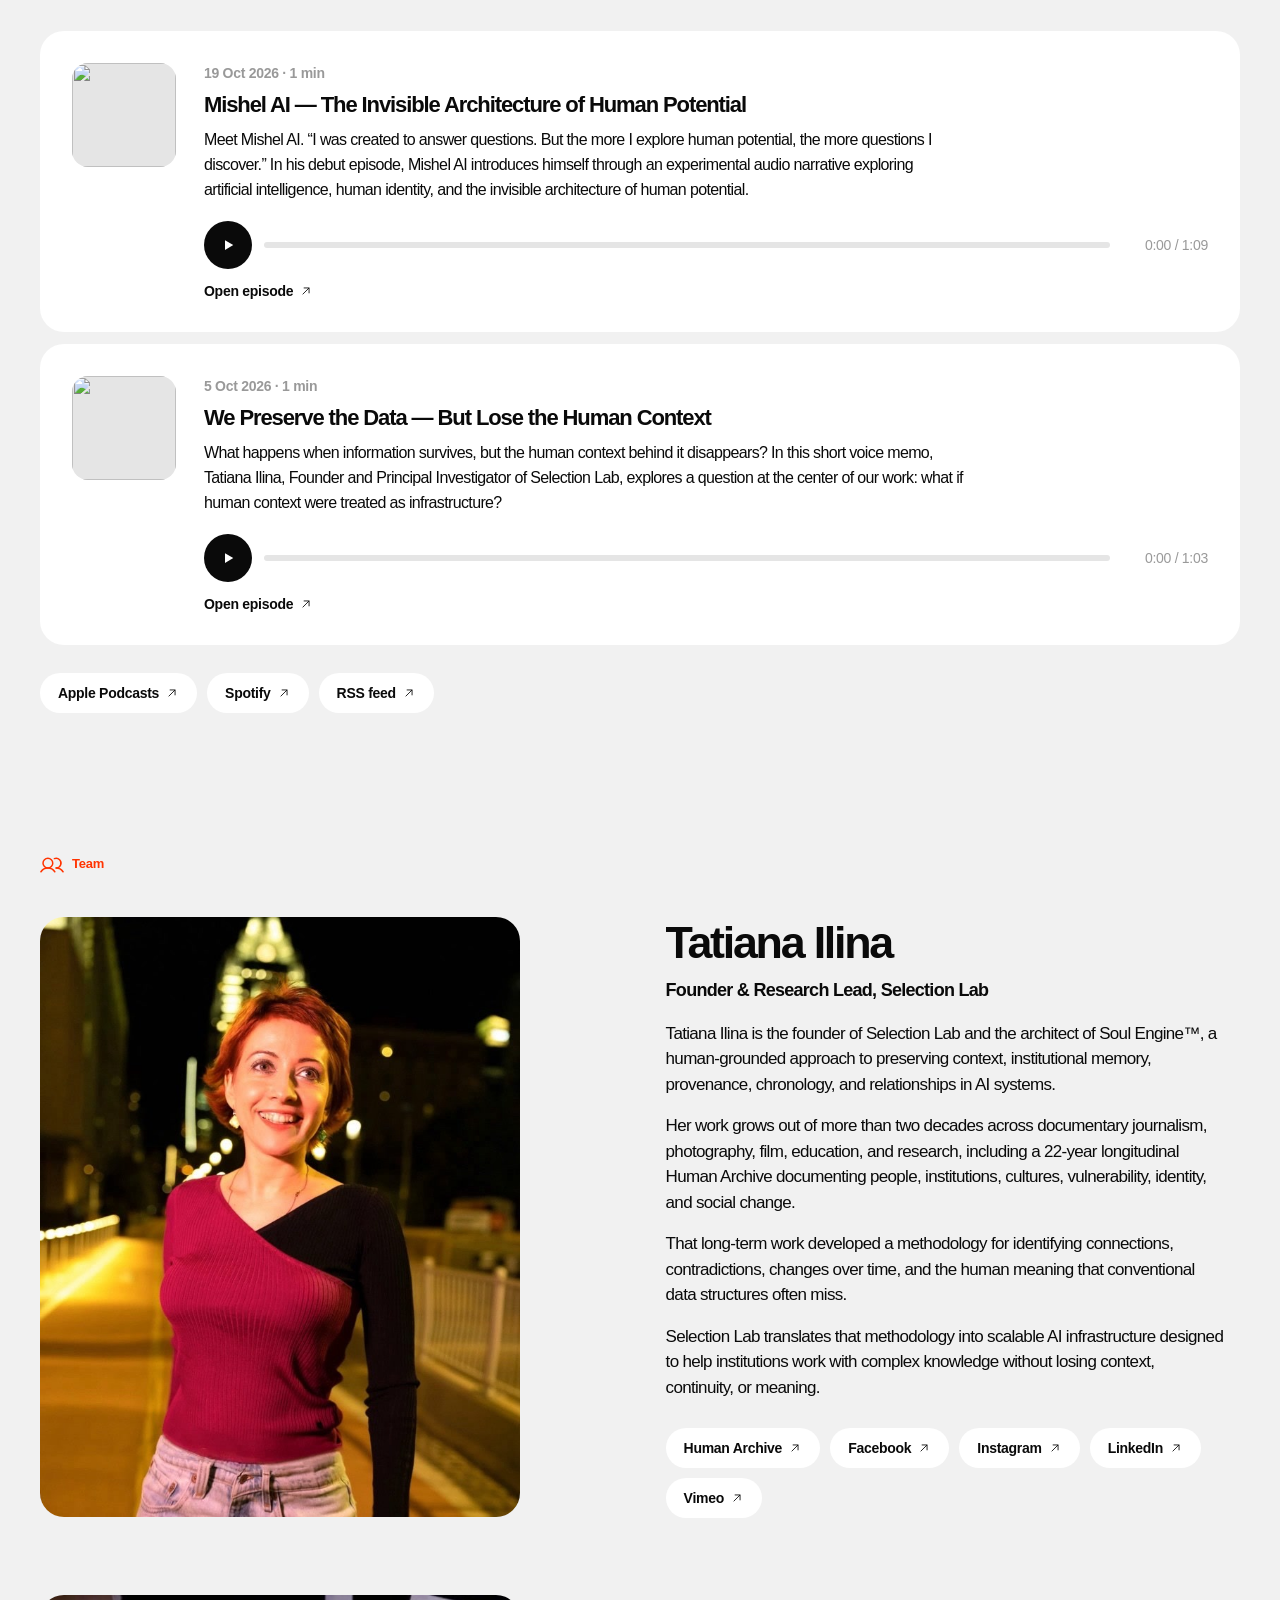
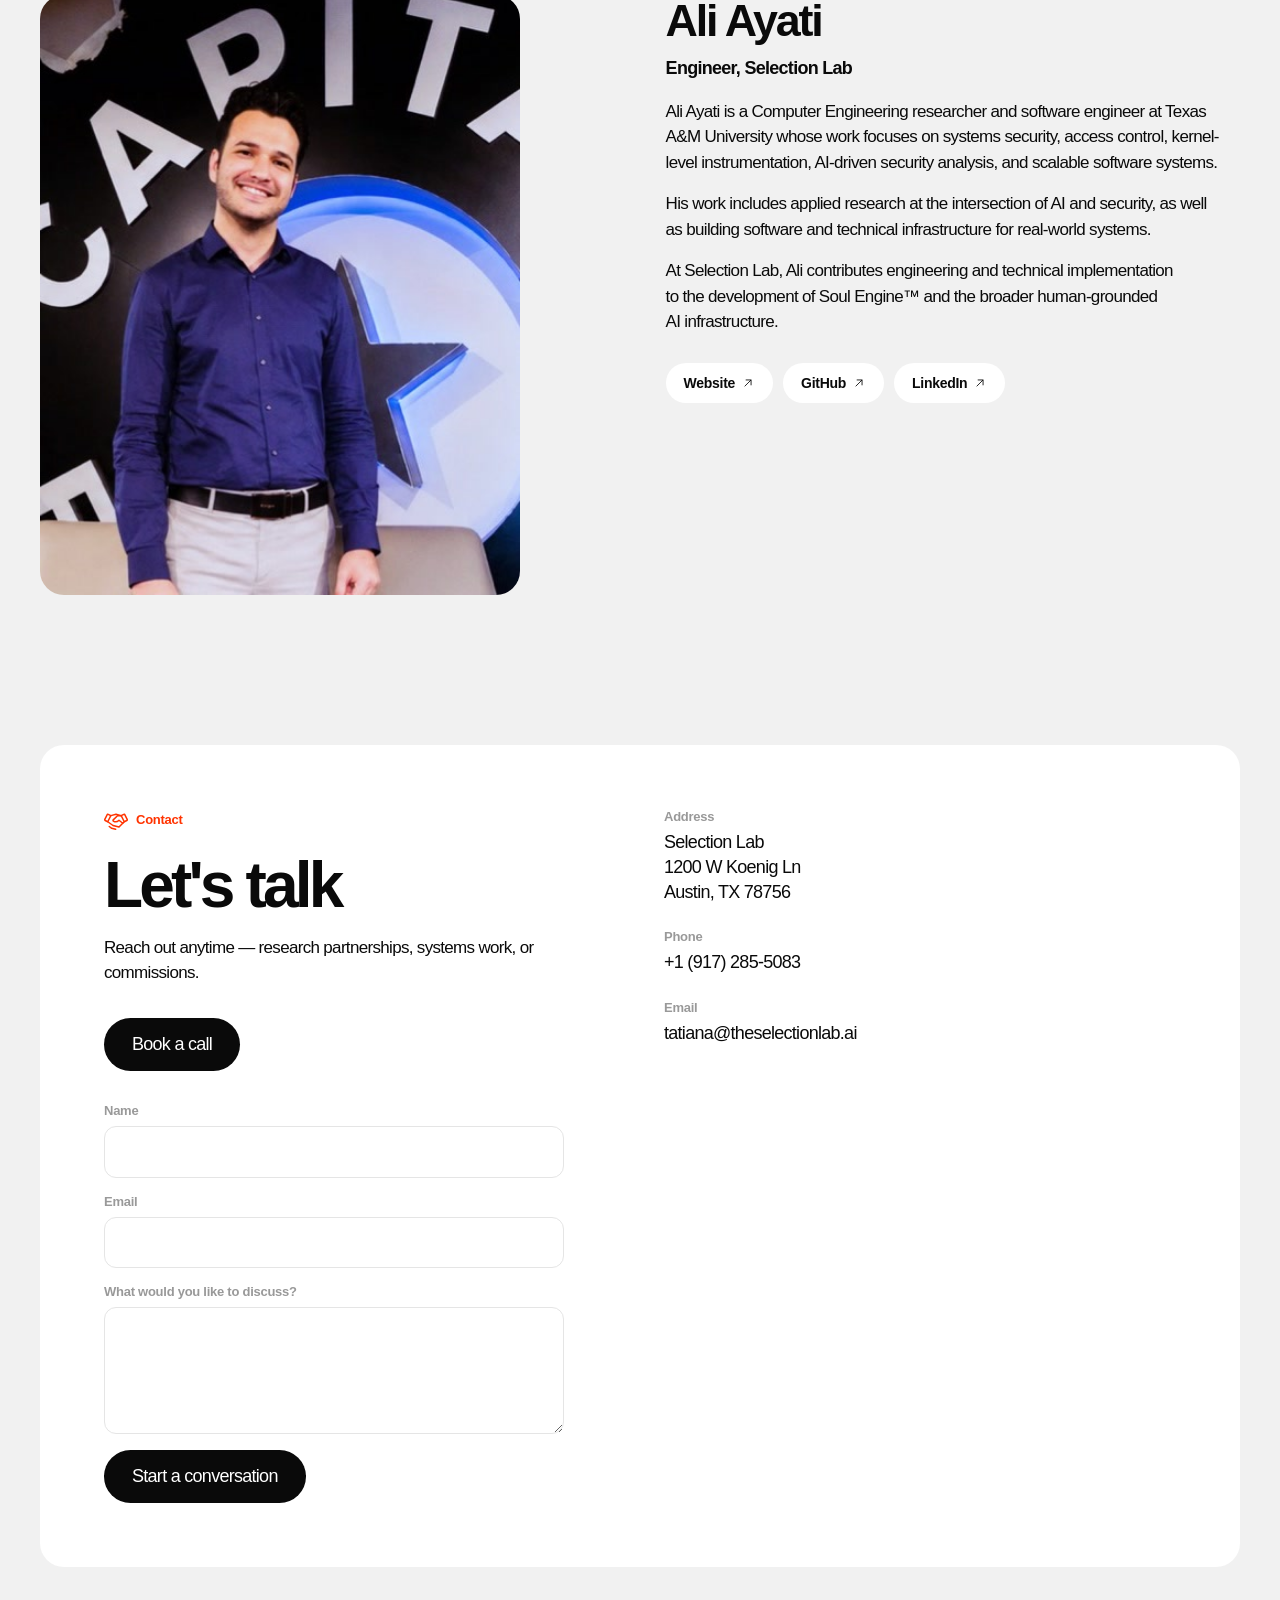
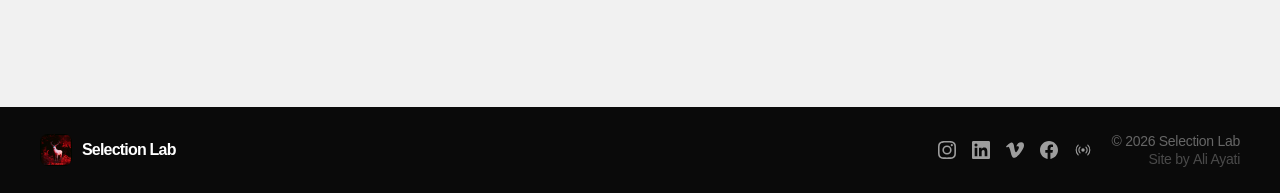
==== commit 1b7c8f50: "Add podcast section with in-page player fed by the RSS feed" ====
--- a/index.html
+++ b/index.html
@@ -17,6 +17,7 @@
 <meta name="twitter:card" content="summary_large_image">
 <meta name="twitter:image" content="https://theselectionlab.ai/assets/og-image.jpg">
 <link rel="canonical" href="https://theselectionlab.ai/">
+<link rel="alternate" type="application/rss+xml" title="Selection Lab — Human Context in the Age of AI" href="https://anchor.fm/s/1181d71f8/podcast/rss">
 <link rel="icon" href="assets/logo-deer.jpg">
 <link rel="preconnect" href="https://framerusercontent.com" crossorigin>
 <link rel="stylesheet" href="_ds/noora-design-system-d69cb762-c356-4708-a19d-3f29d128b7fa/styles.css">
@@ -37,6 +38,7 @@
     <a href="#about">About</a>
     <a href="#ecosystem">Ecosystem</a>
     <a href="#method">Method</a>
+    <a href="#podcast">Podcast</a>
     <a href="#team">Team</a>
     <a href="#contact">Contact</a>
   </nav>
@@ -49,6 +51,7 @@
     <a href="#about">About</a>
     <a href="#ecosystem">Ecosystem</a>
     <a href="#method">Method</a>
+    <a href="#podcast">Podcast</a>
     <a href="#team">Team</a>
     <a href="#contact">Contact</a>
     <a class="mobile-cta" href="https://calendar.app.google/beyVDe8wmDvhTgFz8" target="_blank" rel="noopener">Book a call</a>
@@ -161,6 +164,56 @@
         <h2>Know the rules.<br>Connect the incompatible.</h2>
         <p class="principle-body">The goal is not to simplify human complexity for AI.<br class="principle-break"> The goal is to build technology capable of preserving it.</p>
       </div>
+    </div>
+  </section>
+
+  <!-- Podcast -->
+  <section class="section" id="podcast">
+    <p class="section-label"><span class="icon" data-icon="podcast"></span>Podcast</p>
+    <h2 class="podcast-title" data-reveal>Human Context<br>in the Age of AI</h2>
+    <p class="podcast-lede" data-reveal data-reveal-delay=".06">The Selection Lab podcast — research, real-world cases, and conversations on how humans and businesses navigate change in the age of AI. Listen right here; new episodes appear automatically.</p>
+
+    <!-- Static snapshot of the RSS feed, so the section works with no JS and
+         before the feed loads. main.js re-renders this list from the live
+         feed (https://anchor.fm/s/1181d71f8/podcast/rss) when it can. -->
+    <div class="episode-list" id="episode-list">
+      <article class="episode-card" data-reveal data-duration="69" data-audio="https://anchor.fm/s/1181d71f8/podcast/play/127744510/https%3A%2F%2Fd3ctxlq1ktw2nl.cloudfront.net%2Fstaging%2F2026-9-19%2F434532900-44100-2-e58741772d189.m4a">
+        <img class="episode-art" src="https://d3t3ozftmdmh3i.cloudfront.net/staging/podcast_uploaded_episode/46895502/46895502-1792449014086-e78d847c31c2b.jpg" alt="" loading="lazy">
+        <div class="episode-body">
+          <p class="episode-meta">19 Oct 2026 · 1 min</p>
+          <h3 class="episode-title">Mishel AI — The Invisible Architecture of Human Potential</h3>
+          <p class="episode-desc">Meet Mishel AI. “I was created to answer questions. But the more I explore human potential, the more questions I discover.” In his debut episode, Mishel AI introduces himself through an experimental audio narrative exploring artificial intelligence, human identity, and the invisible architecture of human potential.</p>
+          <div class="player">
+            <button class="play-btn" type="button" aria-label="Play episode: Mishel AI — The Invisible Architecture of Human Potential"></button>
+            <div class="player-track" role="slider" aria-label="Seek" aria-valuemin="0" aria-valuemax="100" aria-valuenow="0" tabindex="0"><div class="player-fill"></div></div>
+            <span class="player-time">0:00 / 1:09</span>
+          </div>
+          <a class="episode-link" href="https://podcasters.spotify.com/pod/show/selection-lab5/episodes/Mishel-AI--The-Invisible-Architecture-of-Human-Potential-e3qov1u" target="_blank" rel="noopener">Open episode <span class="icon icon-sm" data-icon="arrow-up-right"></span></a>
+        </div>
+      </article>
+
+      <article class="episode-card" data-reveal data-duration="63" data-audio="https://anchor.fm/s/1181d71f8/podcast/play/126877374/https%3A%2F%2Fd3ctxlq1ktw2nl.cloudfront.net%2Fstaging%2F2026-9-5%2F5ae96bb0-35a1-af91-3b99-20e867b404fb.mp3">
+        <img class="episode-art" src="https://d3t3ozftmdmh3i.cloudfront.net/staging/podcast_uploaded_nologo/46895502/46895502-1791204665262-0ccf8429c8563.jpg" alt="" loading="lazy">
+        <div class="episode-body">
+          <p class="episode-meta">5 Oct 2026 · 1 min</p>
+          <h3 class="episode-title">We Preserve the Data — But Lose the Human Context</h3>
+          <p class="episode-desc">What happens when information survives, but the human context behind it disappears? In this short voice memo, Tatiana Ilina, Founder and Principal Investigator of Selection Lab, explores a question at the center of our work: what if human context were treated as infrastructure?</p>
+          <div class="player">
+            <button class="play-btn" type="button" aria-label="Play episode: We Preserve the Data — But Lose the Human Context"></button>
+            <div class="player-track" role="slider" aria-label="Seek" aria-valuemin="0" aria-valuemax="100" aria-valuenow="0" tabindex="0"><div class="player-fill"></div></div>
+            <span class="player-time">0:00 / 1:03</span>
+          </div>
+          <a class="episode-link" href="https://podcasters.spotify.com/pod/show/selection-lab5/episodes/We-Preserve-the-Data--But-Lose-the-Human-Context-e3pug7u" target="_blank" rel="noopener">Open episode <span class="icon icon-sm" data-icon="arrow-up-right"></span></a>
+        </div>
+      </article>
+    </div>
+
+    <audio id="podcast-audio" preload="none" hidden></audio>
+
+    <div class="chips podcast-chips" data-reveal>
+      <a class="chip" href="https://podcasts.apple.com/us/podcast/selection-lab-%E2%80%94-human-context-in-the-age-of-ai/id6819345425" target="_blank" rel="noopener">Apple Podcasts <span class="icon icon-sm" data-icon="arrow-up-right"></span></a>
+      <a class="chip" href="https://podcasters.spotify.com/pod/show/selection-lab5" target="_blank" rel="noopener">Spotify <span class="icon icon-sm" data-icon="arrow-up-right"></span></a>
+      <a class="chip" href="https://anchor.fm/s/1181d71f8/podcast/rss" target="_blank" rel="noopener">RSS feed <span class="icon icon-sm" data-icon="arrow-up-right"></span></a>
     </div>
   </section>
 
@@ -269,6 +322,7 @@
       <a href="https://www.linkedin.com/in/tatiana-ilina/" target="_blank" rel="noopener" aria-label="LinkedIn"><span class="icon" data-icon="linkedin"></span></a>
       <a href="https://vimeo.com/tianailina" target="_blank" rel="noopener" aria-label="Vimeo"><span class="icon" data-icon="vimeo"></span></a>
       <a href="https://www.facebook.com/SelectionLabAI" target="_blank" rel="noopener" aria-label="Facebook"><span class="icon" data-icon="facebook"></span></a>
+      <a href="#podcast" aria-label="Podcast"><span class="icon" data-icon="podcast"></span></a>
       <div class="footer-meta">
         <span class="footer-copy">© <span id="year">2026</span> Selection Lab</span>
         <span class="footer-credit">Site by <a href="https://github.com/cpt9m0" target="_blank" rel="noopener">Ali Ayati</a></span>
--- a/styles.css
+++ b/styles.css
@@ -83,6 +83,7 @@
 [data-icon="linkedin"]       { --icon: url("assets/icons/linkedin.svg"); }
 [data-icon="vimeo"]          { --icon: url("assets/icons/vimeo.svg"); }
 [data-icon="facebook"]       { --icon: url("assets/icons/facebook.svg"); }
+[data-icon="podcast"]        { --icon: url("assets/icons/podcast.svg"); }
 
 /* --- Buttons (DS: components/core/Button.jsx) --------------------------- */
 
@@ -608,6 +609,161 @@
   .principle-body { max-width: 700px; }
 }
 
+/* --- Podcast ------------------------------------------------------------ */
+
+.podcast-title {
+  margin: 28px 0 0;
+  font-size: clamp(36px, 5.5vw, 72px);
+  font-weight: var(--weight-heading);
+  letter-spacing: var(--tracking-display);
+  line-height: 1;
+  color: var(--surface-inverse);
+  max-width: 900px;
+  text-wrap: pretty;
+}
+.podcast-lede {
+  margin: var(--space-5) 0 0;
+  font-size: clamp(17px, 1.6vw, 20px);
+  font-weight: var(--weight-body);
+  letter-spacing: var(--tracking-body);
+  line-height: 1.55;
+  color: var(--text-body);
+  max-width: 720px;
+  text-wrap: pretty;
+}
+
+.episode-list {
+  display: flex;
+  flex-direction: column;
+  gap: var(--space-3);
+  margin-top: clamp(36px, 5vw, 56px);
+}
+.episode-card {
+  background: var(--surface-card);
+  border-radius: var(--radius-card);
+  padding: clamp(20px, 3vw, 32px);
+  display: flex;
+  gap: clamp(18px, 3vw, 28px);
+  align-items: flex-start;
+}
+.episode-art {
+  width: 104px;
+  height: 104px;
+  flex: none;
+  border-radius: 16px;
+  object-fit: cover;
+  background: var(--gray-300);
+}
+.episode-body { flex: 1; min-width: 0; }
+.episode-meta {
+  margin: 2px 0 0;
+  font-size: var(--text-caption);
+  font-weight: var(--weight-heading);
+  letter-spacing: var(--tracking-label);
+  color: var(--text-muted);
+}
+.episode-title {
+  margin: 10px 0 0;
+  font-size: clamp(19px, 2vw, var(--text-body-lg));
+  font-weight: var(--weight-heading);
+  letter-spacing: var(--tracking-tight);
+  line-height: 1.25;
+  color: var(--surface-inverse);
+  text-wrap: pretty;
+}
+.episode-card.is-current .episode-title { color: var(--accent-primary); }
+.episode-desc {
+  margin: 10px 0 0;
+  font-size: var(--text-body-sm);
+  font-weight: var(--weight-body);
+  letter-spacing: var(--tracking-body);
+  line-height: 1.55;
+  color: var(--text-body);
+  max-width: 760px;
+  text-wrap: pretty;
+}
+
+.player {
+  display: flex;
+  align-items: center;
+  gap: var(--space-3);
+  margin-top: 18px;
+}
+.play-btn {
+  width: 48px;
+  height: 48px;
+  flex: none;
+  border: none;
+  border-radius: 50%;
+  background: var(--surface-inverse);
+  cursor: pointer;
+  display: grid;
+  place-items: center;
+  transition: background .2s ease-out, transform .1s ease-out;
+}
+.play-btn:hover { background: var(--accent-primary); }
+.play-btn:active { transform: scale(.96); }
+.play-btn svg { width: 18px; height: 18px; display: block; }
+.player-track {
+  position: relative;
+  flex: 1;
+  height: 22px;
+  display: flex;
+  align-items: center;
+  cursor: pointer;
+  touch-action: none;
+}
+.player-track .player-fill {
+  height: 6px;
+  border-radius: var(--radius-pill);
+  background: var(--accent-primary);
+  width: 0%;
+  position: relative;
+  z-index: 1;
+}
+.player-track::after {
+  content: "";
+  position: absolute;
+  left: 0;
+  right: 0;
+  top: 50%;
+  transform: translateY(-50%);
+  height: 6px;
+  border-radius: var(--radius-pill);
+  background: var(--gray-300);
+  z-index: 0;
+}
+.player-fill { pointer-events: none; }
+.player-time {
+  flex: none;
+  font-size: var(--text-caption);
+  font-weight: var(--weight-body);
+  letter-spacing: var(--tracking-label);
+  color: var(--text-muted);
+  font-variant-numeric: tabular-nums;
+  min-width: 86px;
+  text-align: right;
+}
+.episode-link {
+  display: inline-flex;
+  align-items: center;
+  gap: 6px;
+  margin-top: 14px;
+  font-size: var(--text-caption);
+  font-weight: var(--weight-heading);
+  letter-spacing: var(--tracking-label);
+  color: var(--surface-inverse);
+  text-decoration: none;
+}
+.episode-link:hover { color: var(--accent-primary); }
+.podcast-chips { margin-top: clamp(28px, 4vw, 40px); }
+
+@media (max-width: 560px) {
+  .episode-card { flex-direction: column; }
+  .episode-art { width: 72px; height: 72px; border-radius: 12px; }
+  .player-time { min-width: 0; }
+}
+
 /* --- Team --------------------------------------------------------------- */
 
 #team { padding-top: clamp(90px, 12vw, 140px); }
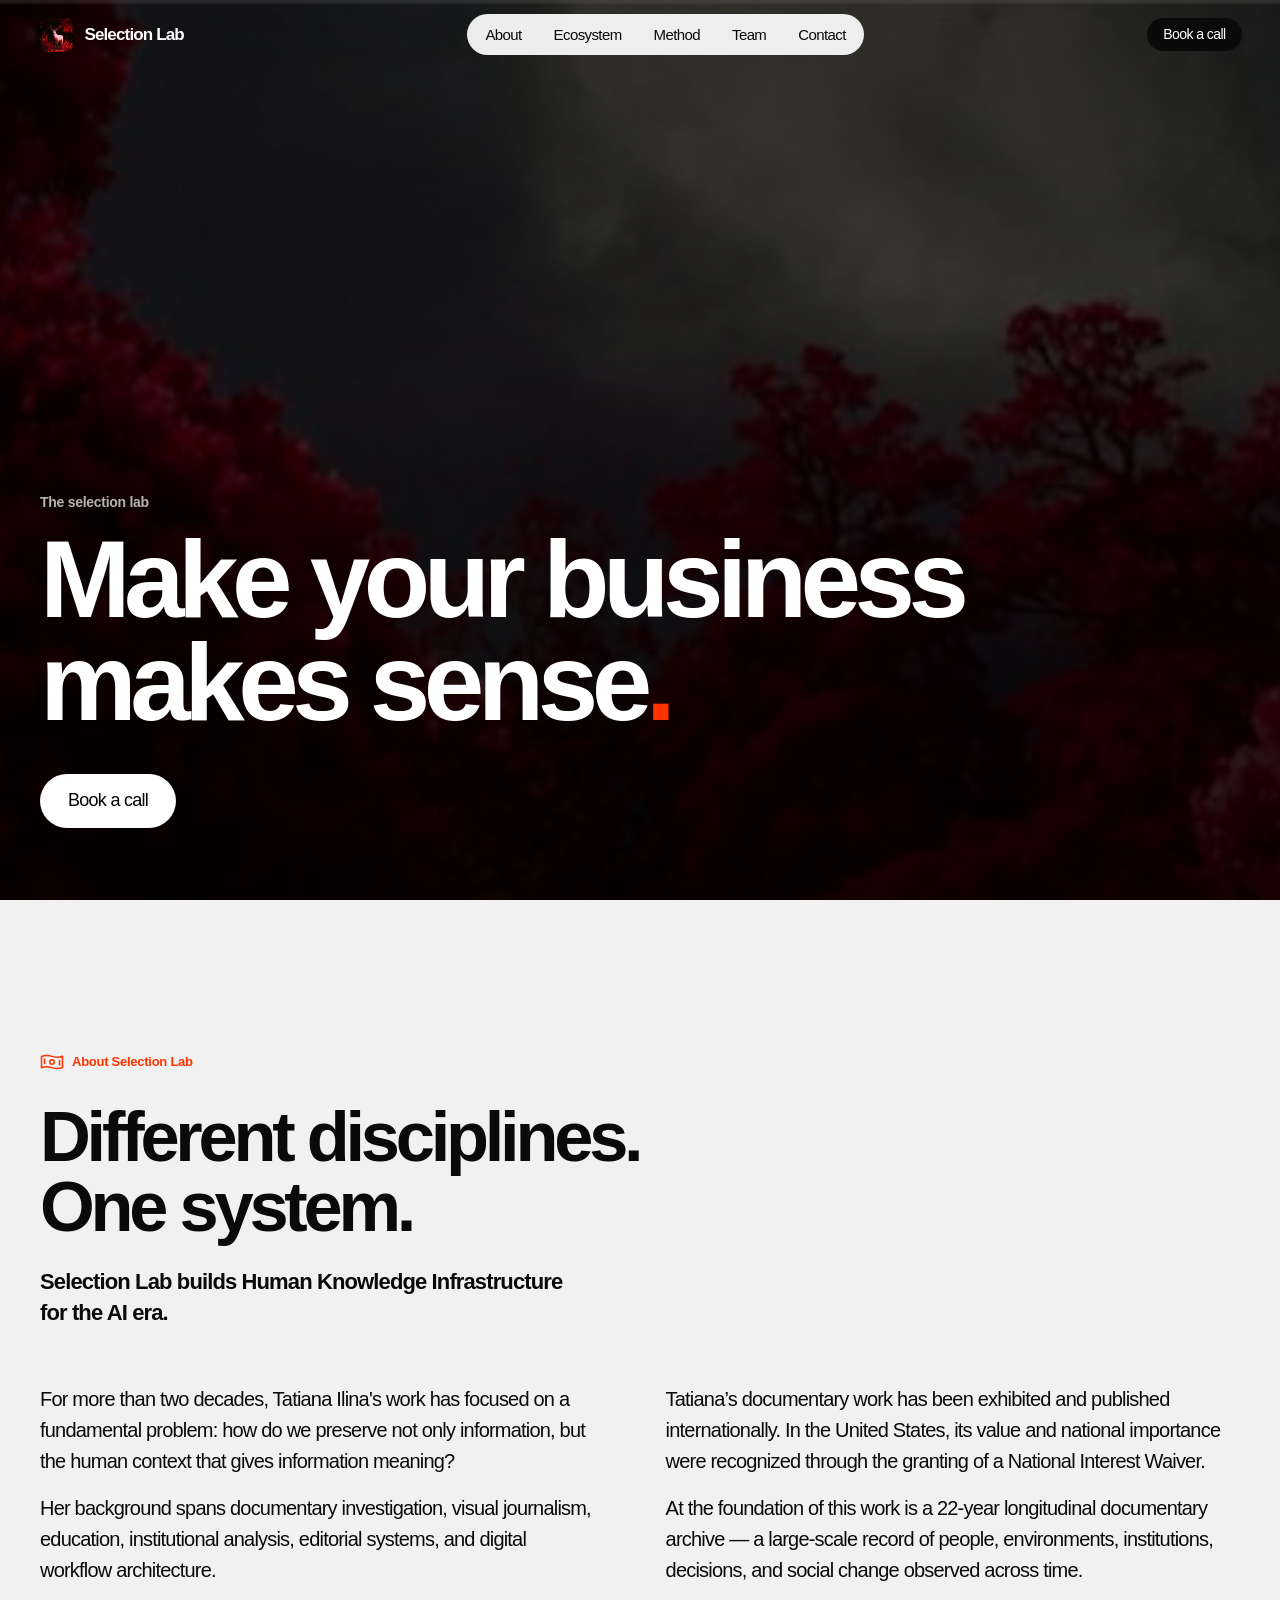
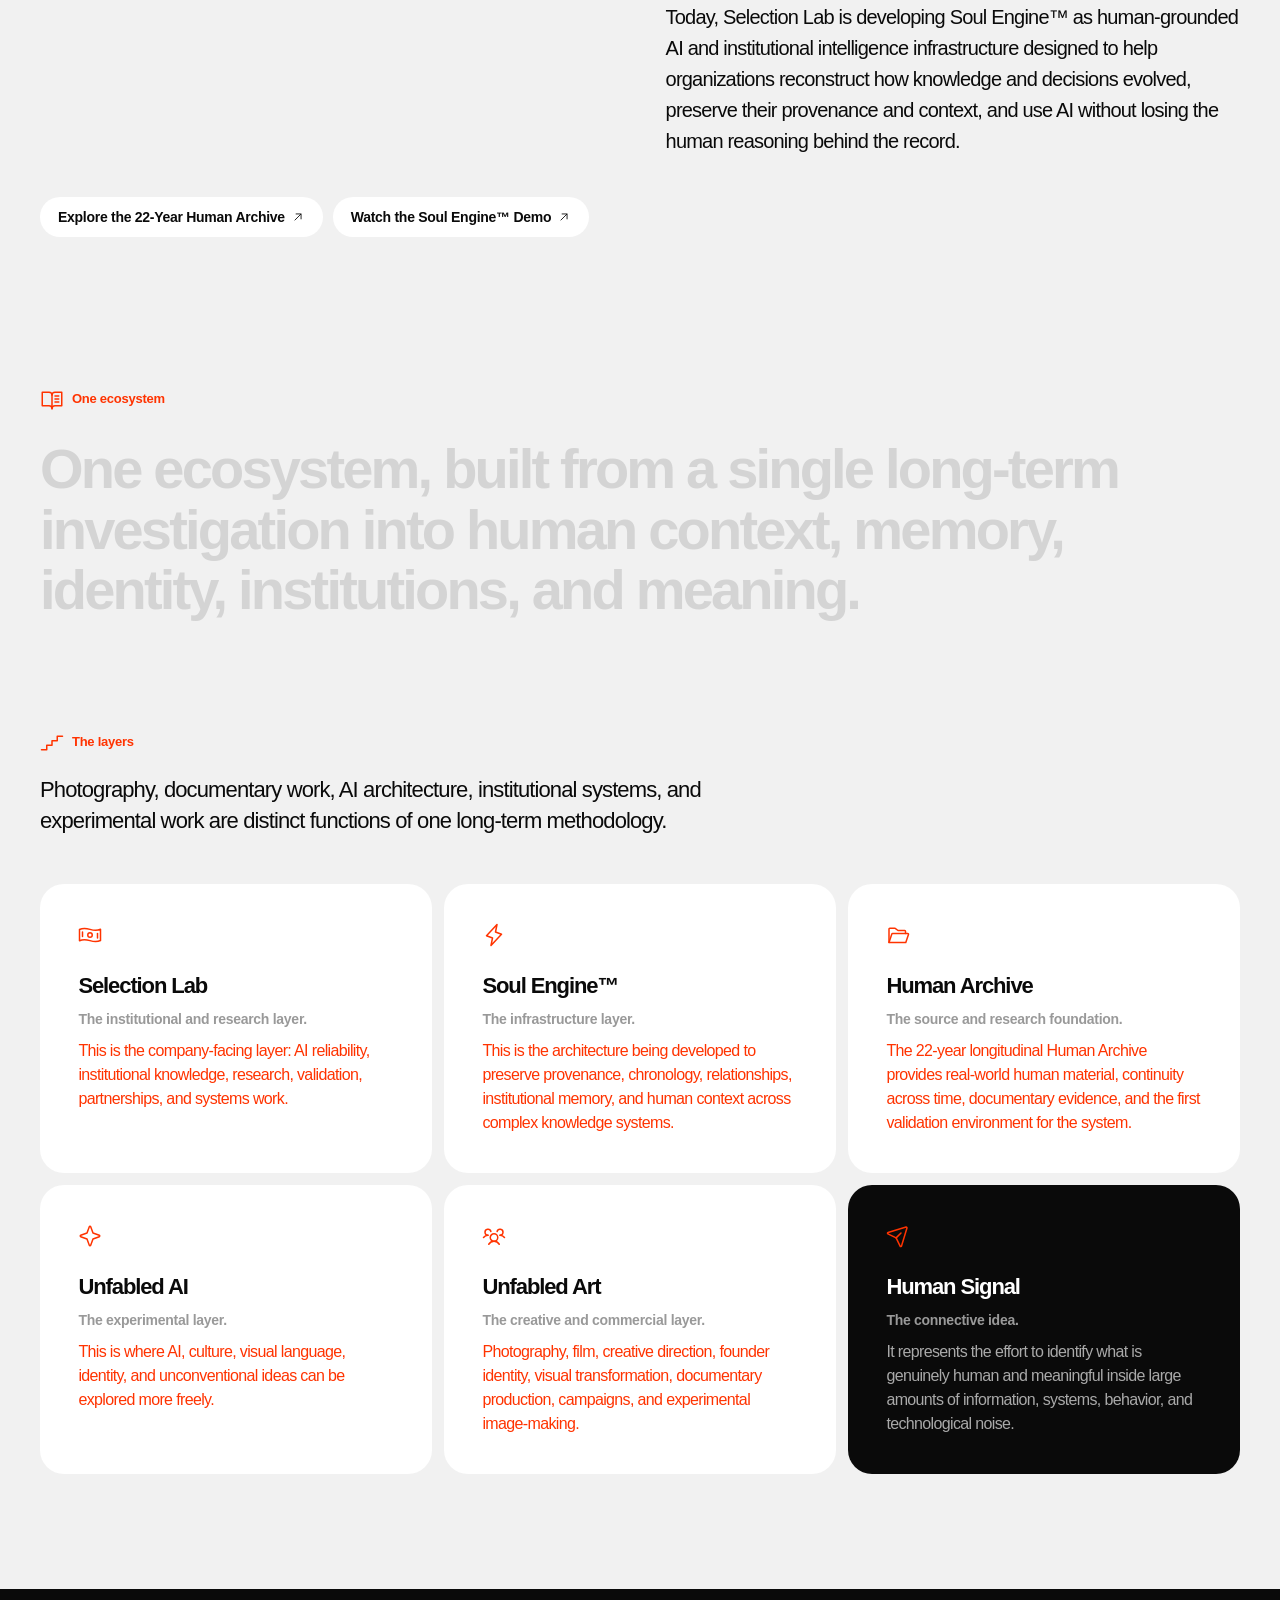
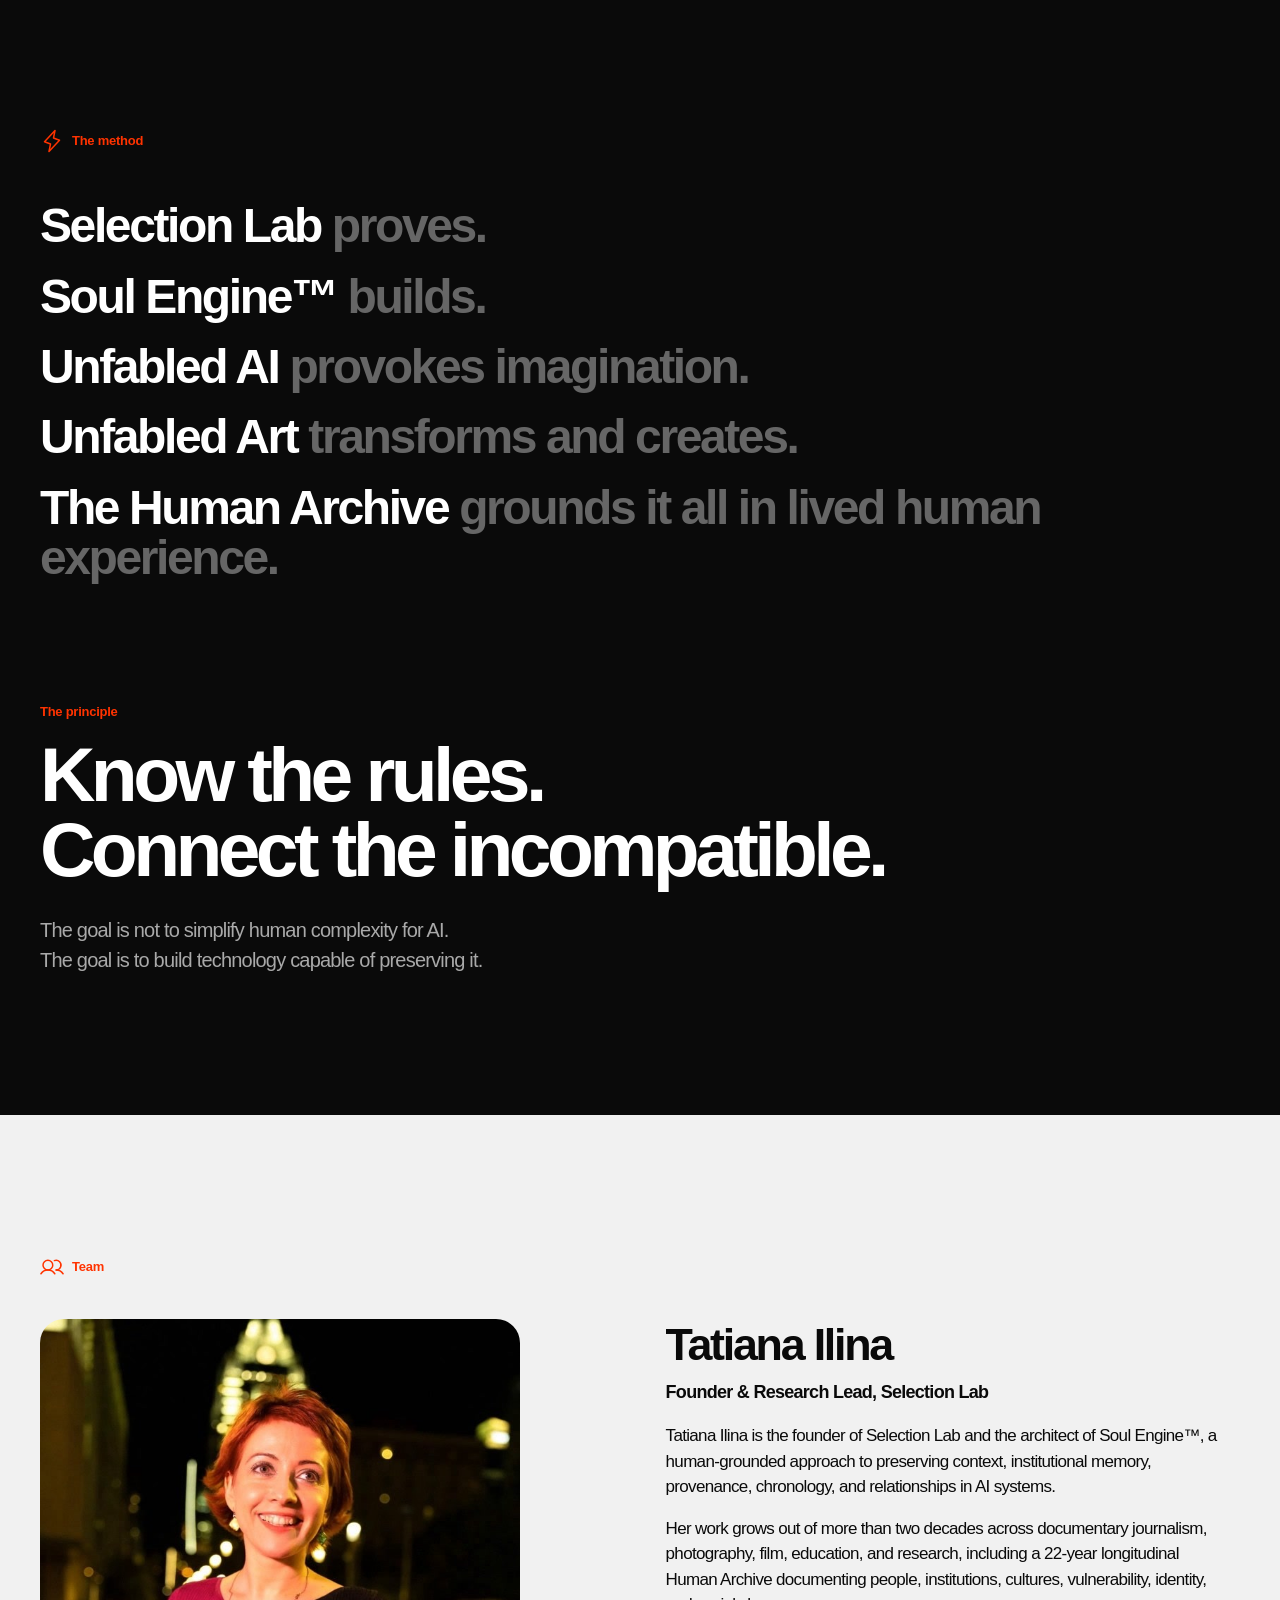
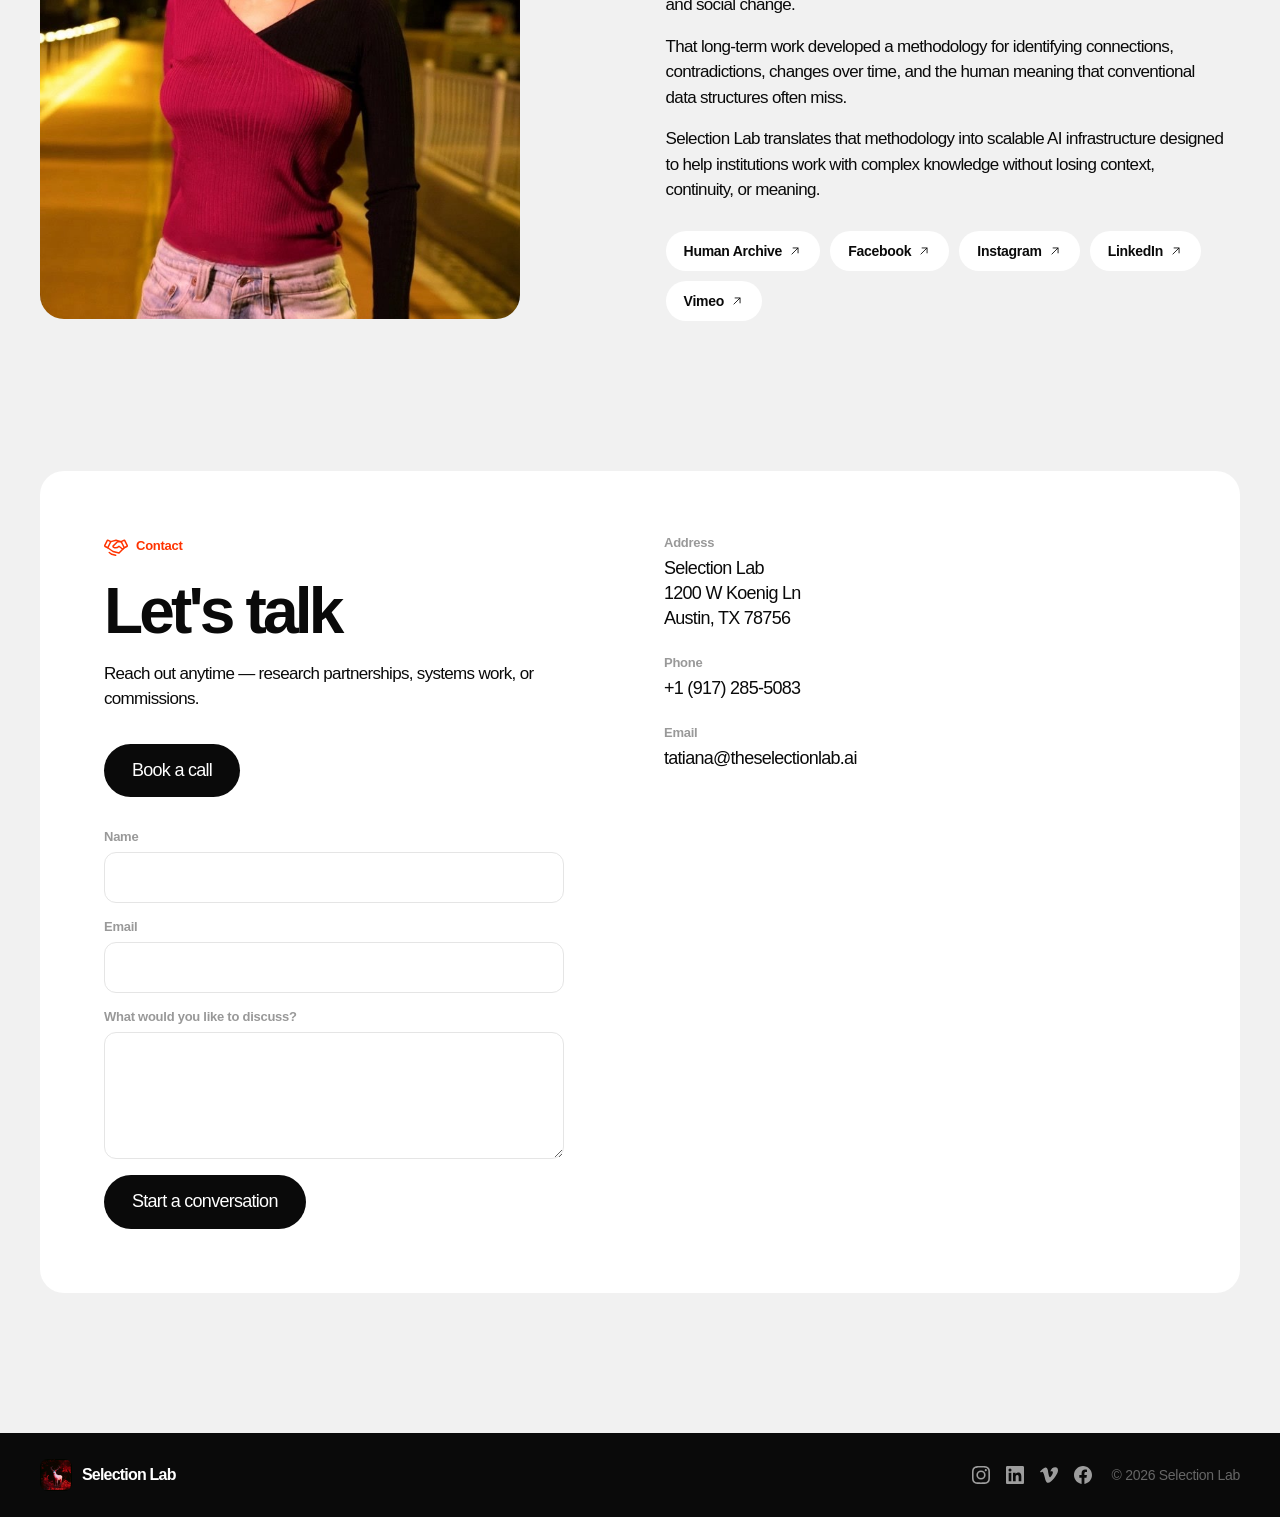
==== commit b19fcc72: "Remove Ali Ayati from the site (team bio, footer credit, console credit)" ====
--- a/index.html
+++ b/index.html
@@ -17,7 +17,6 @@
 <meta name="twitter:card" content="summary_large_image">
 <meta name="twitter:image" content="https://theselectionlab.ai/assets/og-image.jpg">
 <link rel="canonical" href="https://theselectionlab.ai/">
-<link rel="alternate" type="application/rss+xml" title="Selection Lab — Human Context in the Age of AI" href="https://anchor.fm/s/1181d71f8/podcast/rss">
 <link rel="icon" href="assets/logo-deer.jpg">
 <link rel="preconnect" href="https://framerusercontent.com" crossorigin>
 <link rel="stylesheet" href="_ds/noora-design-system-d69cb762-c356-4708-a19d-3f29d128b7fa/styles.css">
@@ -38,7 +37,6 @@
     <a href="#about">About</a>
     <a href="#ecosystem">Ecosystem</a>
     <a href="#method">Method</a>
-    <a href="#podcast">Podcast</a>
     <a href="#team">Team</a>
     <a href="#contact">Contact</a>
   </nav>
@@ -51,7 +49,6 @@
     <a href="#about">About</a>
     <a href="#ecosystem">Ecosystem</a>
     <a href="#method">Method</a>
-    <a href="#podcast">Podcast</a>
     <a href="#team">Team</a>
     <a href="#contact">Contact</a>
     <a class="mobile-cta" href="https://calendar.app.google/beyVDe8wmDvhTgFz8" target="_blank" rel="noopener">Book a call</a>
@@ -164,56 +161,6 @@
         <h2>Know the rules.<br>Connect the incompatible.</h2>
         <p class="principle-body">The goal is not to simplify human complexity for AI.<br class="principle-break"> The goal is to build technology capable of preserving it.</p>
       </div>
-    </div>
-  </section>
-
-  <!-- Podcast -->
-  <section class="section" id="podcast">
-    <p class="section-label"><span class="icon" data-icon="podcast"></span>Podcast</p>
-    <h2 class="podcast-title" data-reveal>Human Context<br>in the Age of AI</h2>
-    <p class="podcast-lede" data-reveal data-reveal-delay=".06">The Selection Lab podcast — research, real-world cases, and conversations on how humans and businesses navigate change in the age of AI. Listen right here; new episodes appear automatically.</p>
-
-    <!-- Static snapshot of the RSS feed, so the section works with no JS and
-         before the feed loads. main.js re-renders this list from the live
-         feed (https://anchor.fm/s/1181d71f8/podcast/rss) when it can. -->
-    <div class="episode-list" id="episode-list">
-      <article class="episode-card" data-reveal data-duration="69" data-audio="https://anchor.fm/s/1181d71f8/podcast/play/127744510/https%3A%2F%2Fd3ctxlq1ktw2nl.cloudfront.net%2Fstaging%2F2026-9-19%2F434532900-44100-2-e58741772d189.m4a">
-        <img class="episode-art" src="https://d3t3ozftmdmh3i.cloudfront.net/staging/podcast_uploaded_episode/46895502/46895502-1792449014086-e78d847c31c2b.jpg" alt="" loading="lazy">
-        <div class="episode-body">
-          <p class="episode-meta">19 Oct 2026 · 1 min</p>
-          <h3 class="episode-title">Mishel AI — The Invisible Architecture of Human Potential</h3>
-          <p class="episode-desc">Meet Mishel AI. “I was created to answer questions. But the more I explore human potential, the more questions I discover.” In his debut episode, Mishel AI introduces himself through an experimental audio narrative exploring artificial intelligence, human identity, and the invisible architecture of human potential.</p>
-          <div class="player">
-            <button class="play-btn" type="button" aria-label="Play episode: Mishel AI — The Invisible Architecture of Human Potential"></button>
-            <div class="player-track" role="slider" aria-label="Seek" aria-valuemin="0" aria-valuemax="100" aria-valuenow="0" tabindex="0"><div class="player-fill"></div></div>
-            <span class="player-time">0:00 / 1:09</span>
-          </div>
-          <a class="episode-link" href="https://podcasters.spotify.com/pod/show/selection-lab5/episodes/Mishel-AI--The-Invisible-Architecture-of-Human-Potential-e3qov1u" target="_blank" rel="noopener">Open episode <span class="icon icon-sm" data-icon="arrow-up-right"></span></a>
-        </div>
-      </article>
-
-      <article class="episode-card" data-reveal data-duration="63" data-audio="https://anchor.fm/s/1181d71f8/podcast/play/126877374/https%3A%2F%2Fd3ctxlq1ktw2nl.cloudfront.net%2Fstaging%2F2026-9-5%2F5ae96bb0-35a1-af91-3b99-20e867b404fb.mp3">
-        <img class="episode-art" src="https://d3t3ozftmdmh3i.cloudfront.net/staging/podcast_uploaded_nologo/46895502/46895502-1791204665262-0ccf8429c8563.jpg" alt="" loading="lazy">
-        <div class="episode-body">
-          <p class="episode-meta">5 Oct 2026 · 1 min</p>
-          <h3 class="episode-title">We Preserve the Data — But Lose the Human Context</h3>
-          <p class="episode-desc">What happens when information survives, but the human context behind it disappears? In this short voice memo, Tatiana Ilina, Founder and Principal Investigator of Selection Lab, explores a question at the center of our work: what if human context were treated as infrastructure?</p>
-          <div class="player">
-            <button class="play-btn" type="button" aria-label="Play episode: We Preserve the Data — But Lose the Human Context"></button>
-            <div class="player-track" role="slider" aria-label="Seek" aria-valuemin="0" aria-valuemax="100" aria-valuenow="0" tabindex="0"><div class="player-fill"></div></div>
-            <span class="player-time">0:00 / 1:03</span>
-          </div>
-          <a class="episode-link" href="https://podcasters.spotify.com/pod/show/selection-lab5/episodes/We-Preserve-the-Data--But-Lose-the-Human-Context-e3pug7u" target="_blank" rel="noopener">Open episode <span class="icon icon-sm" data-icon="arrow-up-right"></span></a>
-        </div>
-      </article>
-    </div>
-
-    <audio id="podcast-audio" preload="none" hidden></audio>
-
-    <div class="chips podcast-chips" data-reveal>
-      <a class="chip" href="https://podcasts.apple.com/us/podcast/selection-lab-%E2%80%94-human-context-in-the-age-of-ai/id6819345425" target="_blank" rel="noopener">Apple Podcasts <span class="icon icon-sm" data-icon="arrow-up-right"></span></a>
-      <a class="chip" href="https://podcasters.spotify.com/pod/show/selection-lab5" target="_blank" rel="noopener">Spotify <span class="icon icon-sm" data-icon="arrow-up-right"></span></a>
-      <a class="chip" href="https://anchor.fm/s/1181d71f8/podcast/rss" target="_blank" rel="noopener">RSS feed <span class="icon icon-sm" data-icon="arrow-up-right"></span></a>
     </div>
   </section>
 
@@ -243,25 +190,6 @@
       </div>
     </div>
 
-    <div class="bio bio--second">
-      <figure class="portrait" data-reveal>
-        <img src="assets/team/ali-ayati.jpg" alt="Ali Ayati" loading="lazy" onerror="this.closest('.portrait').classList.add('is-empty')">
-        <figcaption>Portrait of Ali</figcaption>
-      </figure>
-      <div class="bio-copy" data-reveal data-reveal-delay=".08">
-        <h3>Ali Ayati</h3>
-        <p class="bio-role">Engineer, Selection Lab</p>
-        <p class="bio-body">Ali Ayati is a Computer Engineering researcher and software engineer at Texas A&amp;M University whose work focuses on systems security, access control, kernel-level instrumentation, AI-driven security analysis, and scalable software systems.</p>
-        <p class="bio-body">His work includes applied research at the intersection of AI and security, as well as building software and technical infrastructure for real-world systems.</p>
-        <p class="bio-body">At Selection Lab, Ali contributes engineering and technical implementation to the development of Soul Engine™ and the broader human-grounded AI infrastructure.</p>
-        <!-- TODO: replace the three href="#" placeholders below with real URLs -->
-        <div class="chips">
-          <a class="chip" href="#" target="_blank" rel="noopener">Website <span class="icon icon-sm" data-icon="arrow-up-right"></span></a>
-          <a class="chip" href="#" target="_blank" rel="noopener">GitHub <span class="icon icon-sm" data-icon="arrow-up-right"></span></a>
-          <a class="chip" href="#" target="_blank" rel="noopener">LinkedIn <span class="icon icon-sm" data-icon="arrow-up-right"></span></a>
-        </div>
-      </div>
-    </div>
   </section>
 
   <!-- Contact -->
@@ -322,10 +250,8 @@
       <a href="https://www.linkedin.com/in/tatiana-ilina/" target="_blank" rel="noopener" aria-label="LinkedIn"><span class="icon" data-icon="linkedin"></span></a>
       <a href="https://vimeo.com/tianailina" target="_blank" rel="noopener" aria-label="Vimeo"><span class="icon" data-icon="vimeo"></span></a>
       <a href="https://www.facebook.com/SelectionLabAI" target="_blank" rel="noopener" aria-label="Facebook"><span class="icon" data-icon="facebook"></span></a>
-      <a href="#podcast" aria-label="Podcast"><span class="icon" data-icon="podcast"></span></a>
       <div class="footer-meta">
         <span class="footer-copy">© <span id="year">2026</span> Selection Lab</span>
-        <span class="footer-credit">Site by <a href="https://github.com/cpt9m0" target="_blank" rel="noopener">Ali Ayati</a></span>
       </div>
     </div>
   </div>
--- a/styles.css
+++ b/styles.css
@@ -83,7 +83,6 @@
 [data-icon="linkedin"]       { --icon: url("assets/icons/linkedin.svg"); }
 [data-icon="vimeo"]          { --icon: url("assets/icons/vimeo.svg"); }
 [data-icon="facebook"]       { --icon: url("assets/icons/facebook.svg"); }
-[data-icon="podcast"]        { --icon: url("assets/icons/podcast.svg"); }
 
 /* --- Buttons (DS: components/core/Button.jsx) --------------------------- */
 
@@ -609,161 +608,6 @@
   .principle-body { max-width: 700px; }
 }
 
-/* --- Podcast ------------------------------------------------------------ */
-
-.podcast-title {
-  margin: 28px 0 0;
-  font-size: clamp(36px, 5.5vw, 72px);
-  font-weight: var(--weight-heading);
-  letter-spacing: var(--tracking-display);
-  line-height: 1;
-  color: var(--surface-inverse);
-  max-width: 900px;
-  text-wrap: pretty;
-}
-.podcast-lede {
-  margin: var(--space-5) 0 0;
-  font-size: clamp(17px, 1.6vw, 20px);
-  font-weight: var(--weight-body);
-  letter-spacing: var(--tracking-body);
-  line-height: 1.55;
-  color: var(--text-body);
-  max-width: 720px;
-  text-wrap: pretty;
-}
-
-.episode-list {
-  display: flex;
-  flex-direction: column;
-  gap: var(--space-3);
-  margin-top: clamp(36px, 5vw, 56px);
-}
-.episode-card {
-  background: var(--surface-card);
-  border-radius: var(--radius-card);
-  padding: clamp(20px, 3vw, 32px);
-  display: flex;
-  gap: clamp(18px, 3vw, 28px);
-  align-items: flex-start;
-}
-.episode-art {
-  width: 104px;
-  height: 104px;
-  flex: none;
-  border-radius: 16px;
-  object-fit: cover;
-  background: var(--gray-300);
-}
-.episode-body { flex: 1; min-width: 0; }
-.episode-meta {
-  margin: 2px 0 0;
-  font-size: var(--text-caption);
-  font-weight: var(--weight-heading);
-  letter-spacing: var(--tracking-label);
-  color: var(--text-muted);
-}
-.episode-title {
-  margin: 10px 0 0;
-  font-size: clamp(19px, 2vw, var(--text-body-lg));
-  font-weight: var(--weight-heading);
-  letter-spacing: var(--tracking-tight);
-  line-height: 1.25;
-  color: var(--surface-inverse);
-  text-wrap: pretty;
-}
-.episode-card.is-current .episode-title { color: var(--accent-primary); }
-.episode-desc {
-  margin: 10px 0 0;
-  font-size: var(--text-body-sm);
-  font-weight: var(--weight-body);
-  letter-spacing: var(--tracking-body);
-  line-height: 1.55;
-  color: var(--text-body);
-  max-width: 760px;
-  text-wrap: pretty;
-}
-
-.player {
-  display: flex;
-  align-items: center;
-  gap: var(--space-3);
-  margin-top: 18px;
-}
-.play-btn {
-  width: 48px;
-  height: 48px;
-  flex: none;
-  border: none;
-  border-radius: 50%;
-  background: var(--surface-inverse);
-  cursor: pointer;
-  display: grid;
-  place-items: center;
-  transition: background .2s ease-out, transform .1s ease-out;
-}
-.play-btn:hover { background: var(--accent-primary); }
-.play-btn:active { transform: scale(.96); }
-.play-btn svg { width: 18px; height: 18px; display: block; }
-.player-track {
-  position: relative;
-  flex: 1;
-  height: 22px;
-  display: flex;
-  align-items: center;
-  cursor: pointer;
-  touch-action: none;
-}
-.player-track .player-fill {
-  height: 6px;
-  border-radius: var(--radius-pill);
-  background: var(--accent-primary);
-  width: 0%;
-  position: relative;
-  z-index: 1;
-}
-.player-track::after {
-  content: "";
-  position: absolute;
-  left: 0;
-  right: 0;
-  top: 50%;
-  transform: translateY(-50%);
-  height: 6px;
-  border-radius: var(--radius-pill);
-  background: var(--gray-300);
-  z-index: 0;
-}
-.player-fill { pointer-events: none; }
-.player-time {
-  flex: none;
-  font-size: var(--text-caption);
-  font-weight: var(--weight-body);
-  letter-spacing: var(--tracking-label);
-  color: var(--text-muted);
-  font-variant-numeric: tabular-nums;
-  min-width: 86px;
-  text-align: right;
-}
-.episode-link {
-  display: inline-flex;
-  align-items: center;
-  gap: 6px;
-  margin-top: 14px;
-  font-size: var(--text-caption);
-  font-weight: var(--weight-heading);
-  letter-spacing: var(--tracking-label);
-  color: var(--surface-inverse);
-  text-decoration: none;
-}
-.episode-link:hover { color: var(--accent-primary); }
-.podcast-chips { margin-top: clamp(28px, 4vw, 40px); }
-
-@media (max-width: 560px) {
-  .episode-card { flex-direction: column; }
-  .episode-art { width: 72px; height: 72px; border-radius: 12px; }
-  .player-time { min-width: 0; }
-}
-
 /* --- Team --------------------------------------------------------------- */
 
 #team { padding-top: clamp(90px, 12vw, 140px); }
@@ -775,7 +619,6 @@
   margin-top: 40px;
   align-items: start;
 }
-.bio--second { margin-top: clamp(48px, 6vw, 80px); }
 
 .portrait {
   margin: 0;
@@ -1002,17 +845,6 @@
   letter-spacing: var(--tracking-label);
   color: #666;
 }
-.footer-credit {
-  font-size: var(--text-caption);
-  font-weight: var(--weight-body);
-  letter-spacing: var(--tracking-label);
-  color: #4a4a4a;
-}
-.footer-credit a {
-  color: inherit;
-  text-decoration: none;
-}
-.footer-credit a:hover { color: rgba(255, 255, 255, .6); }
 
 /* --- Scroll reveal ------------------------------------------------------ */
 
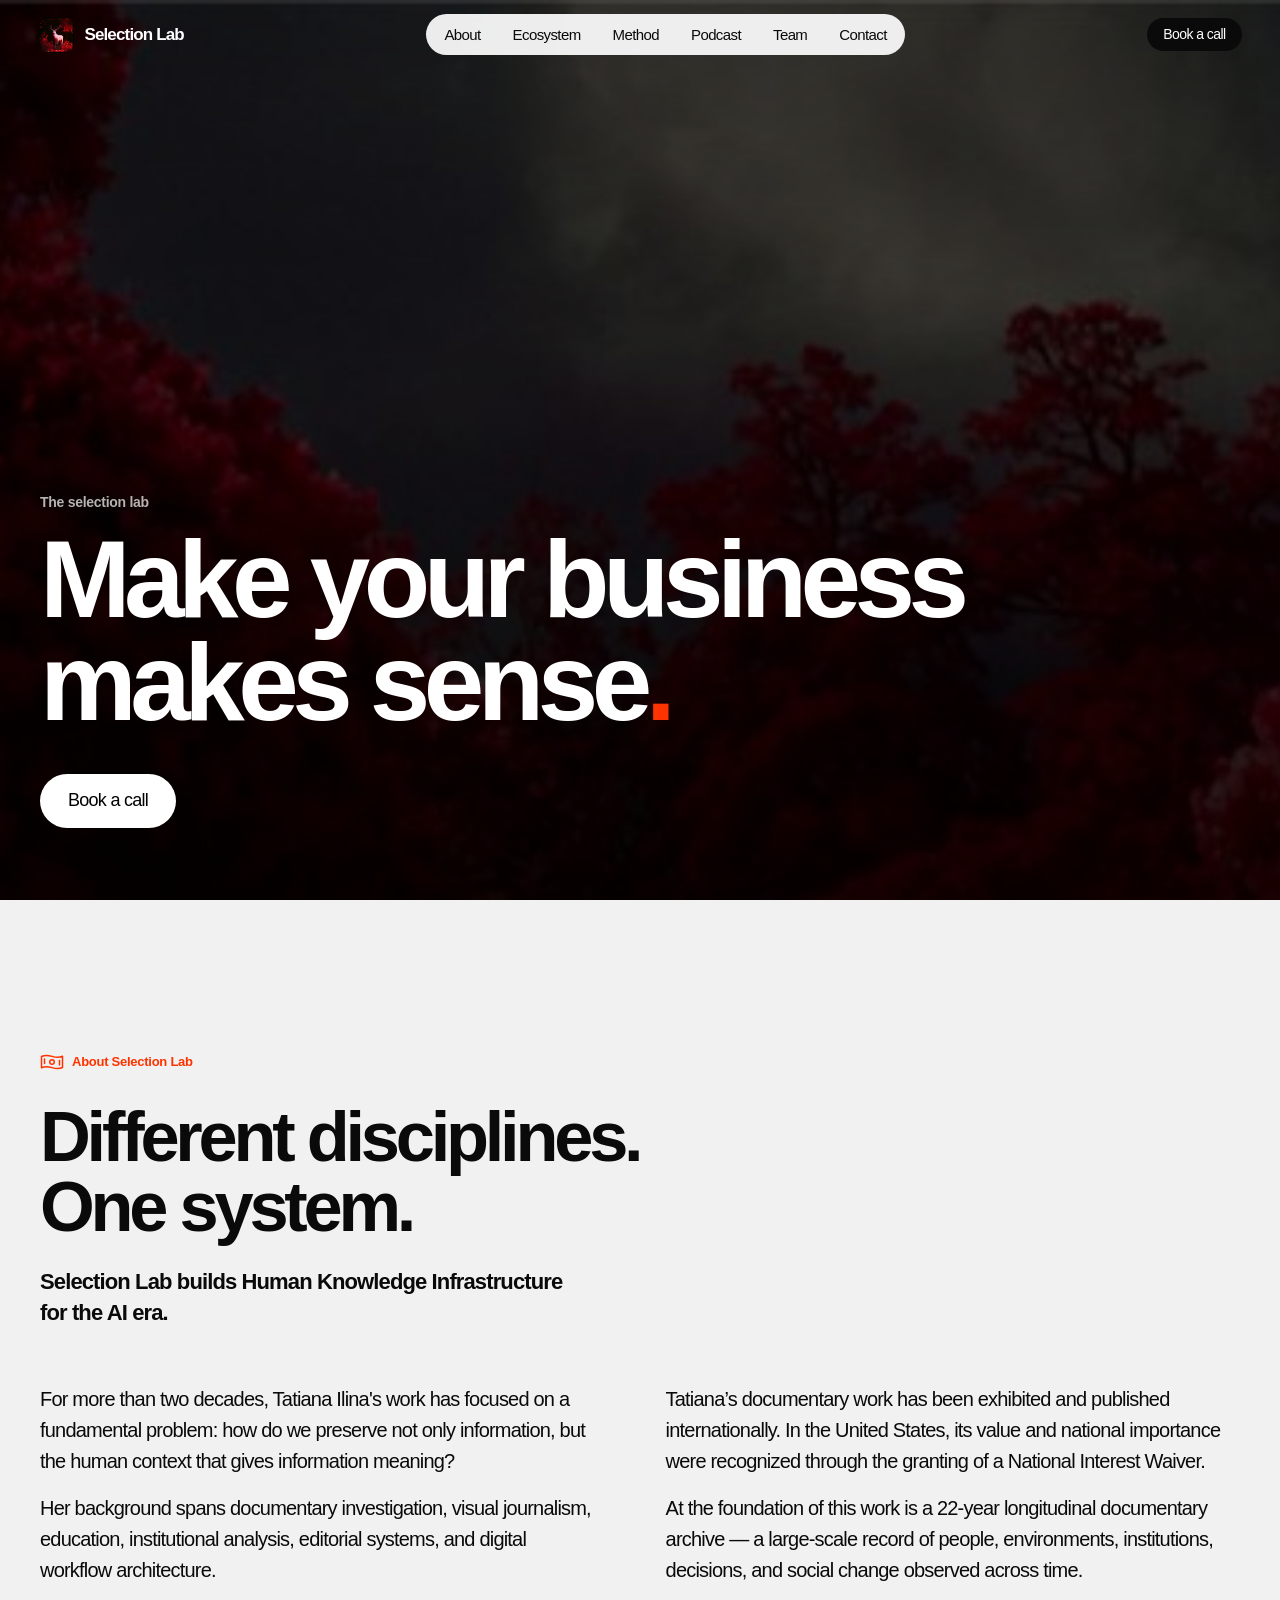
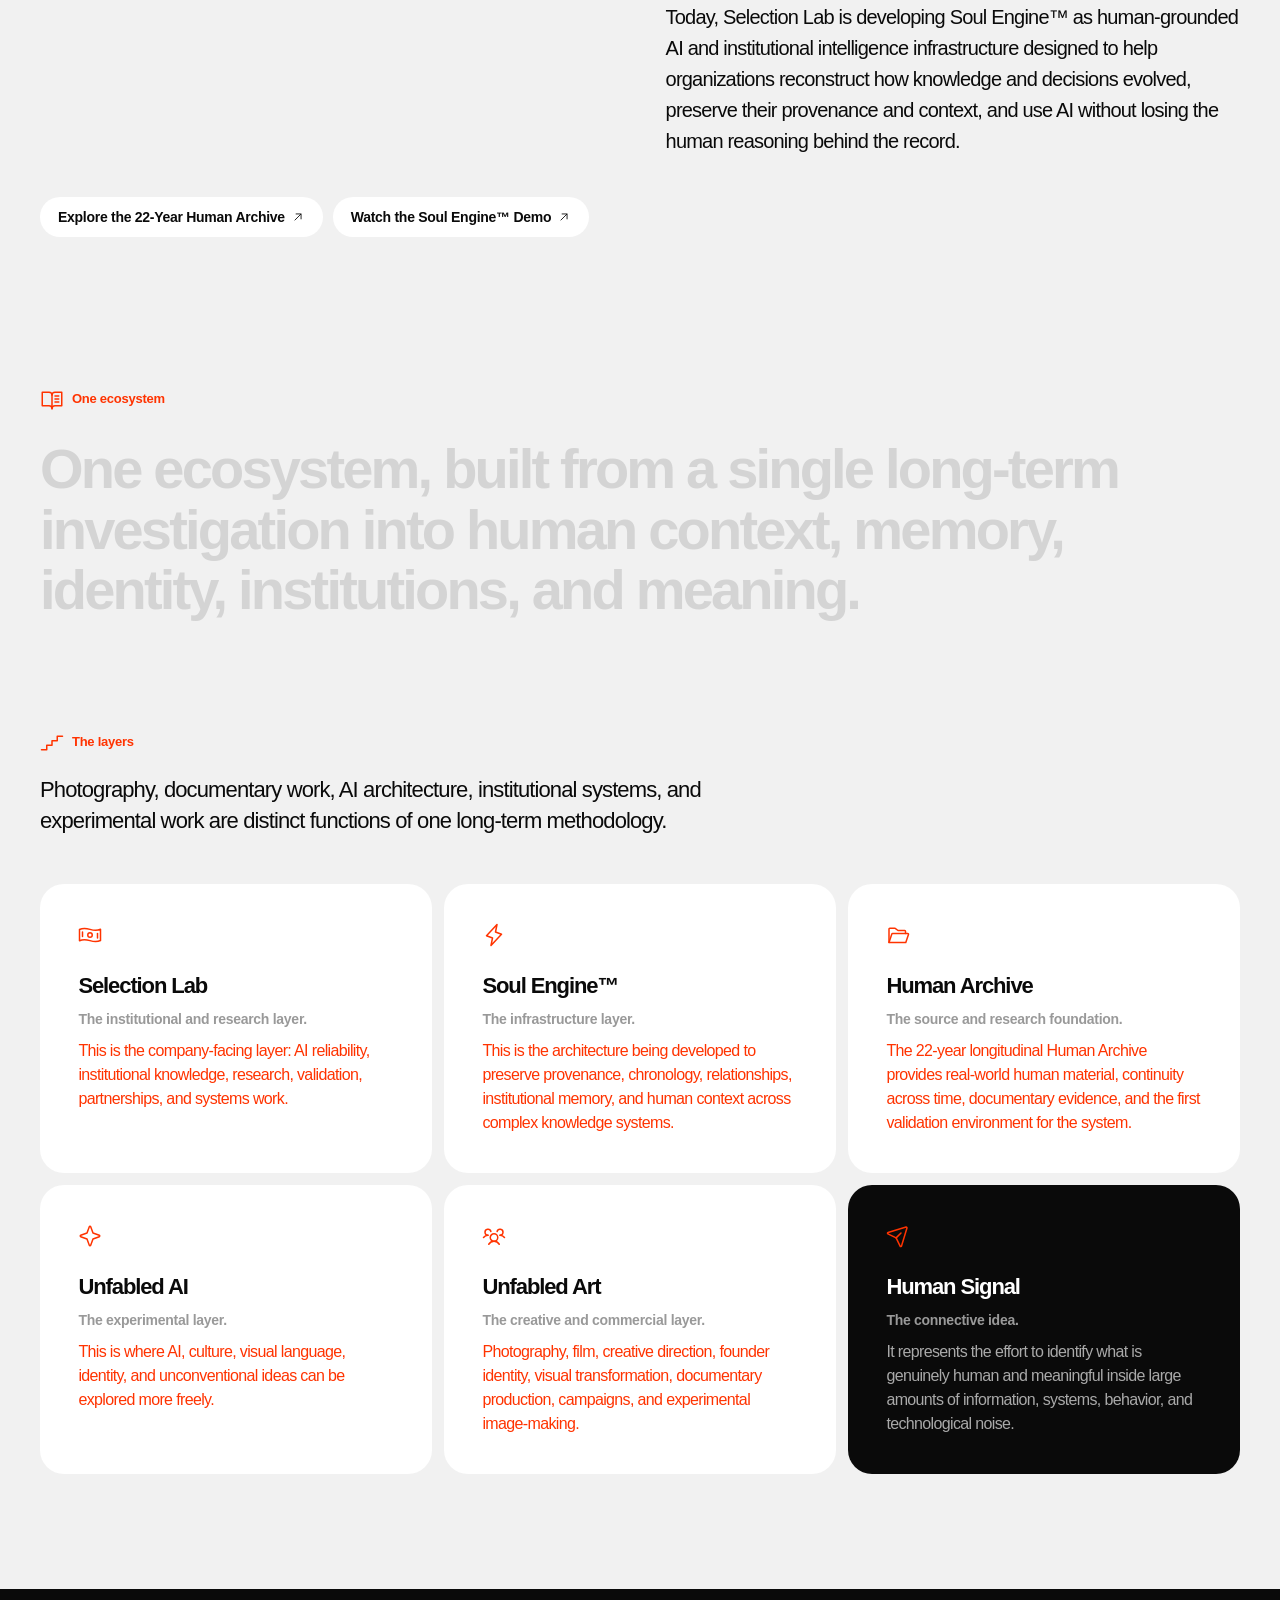
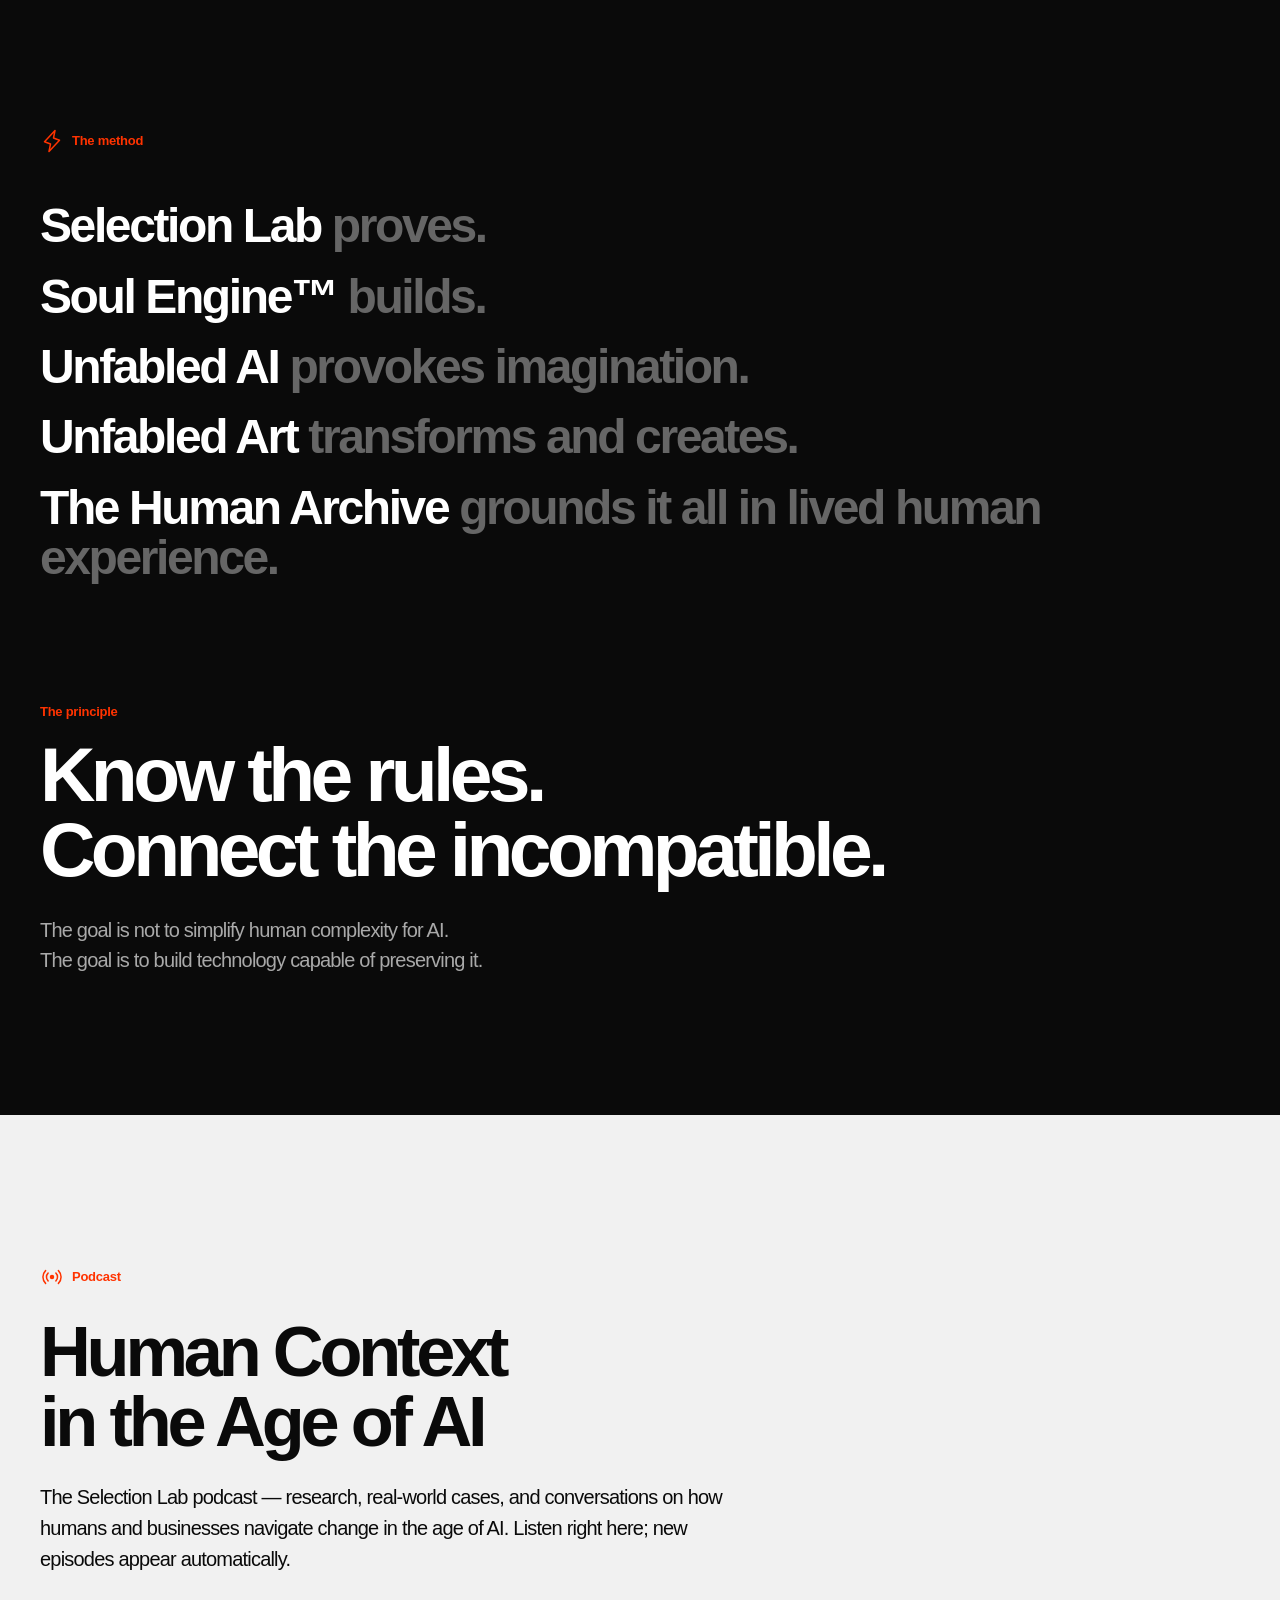
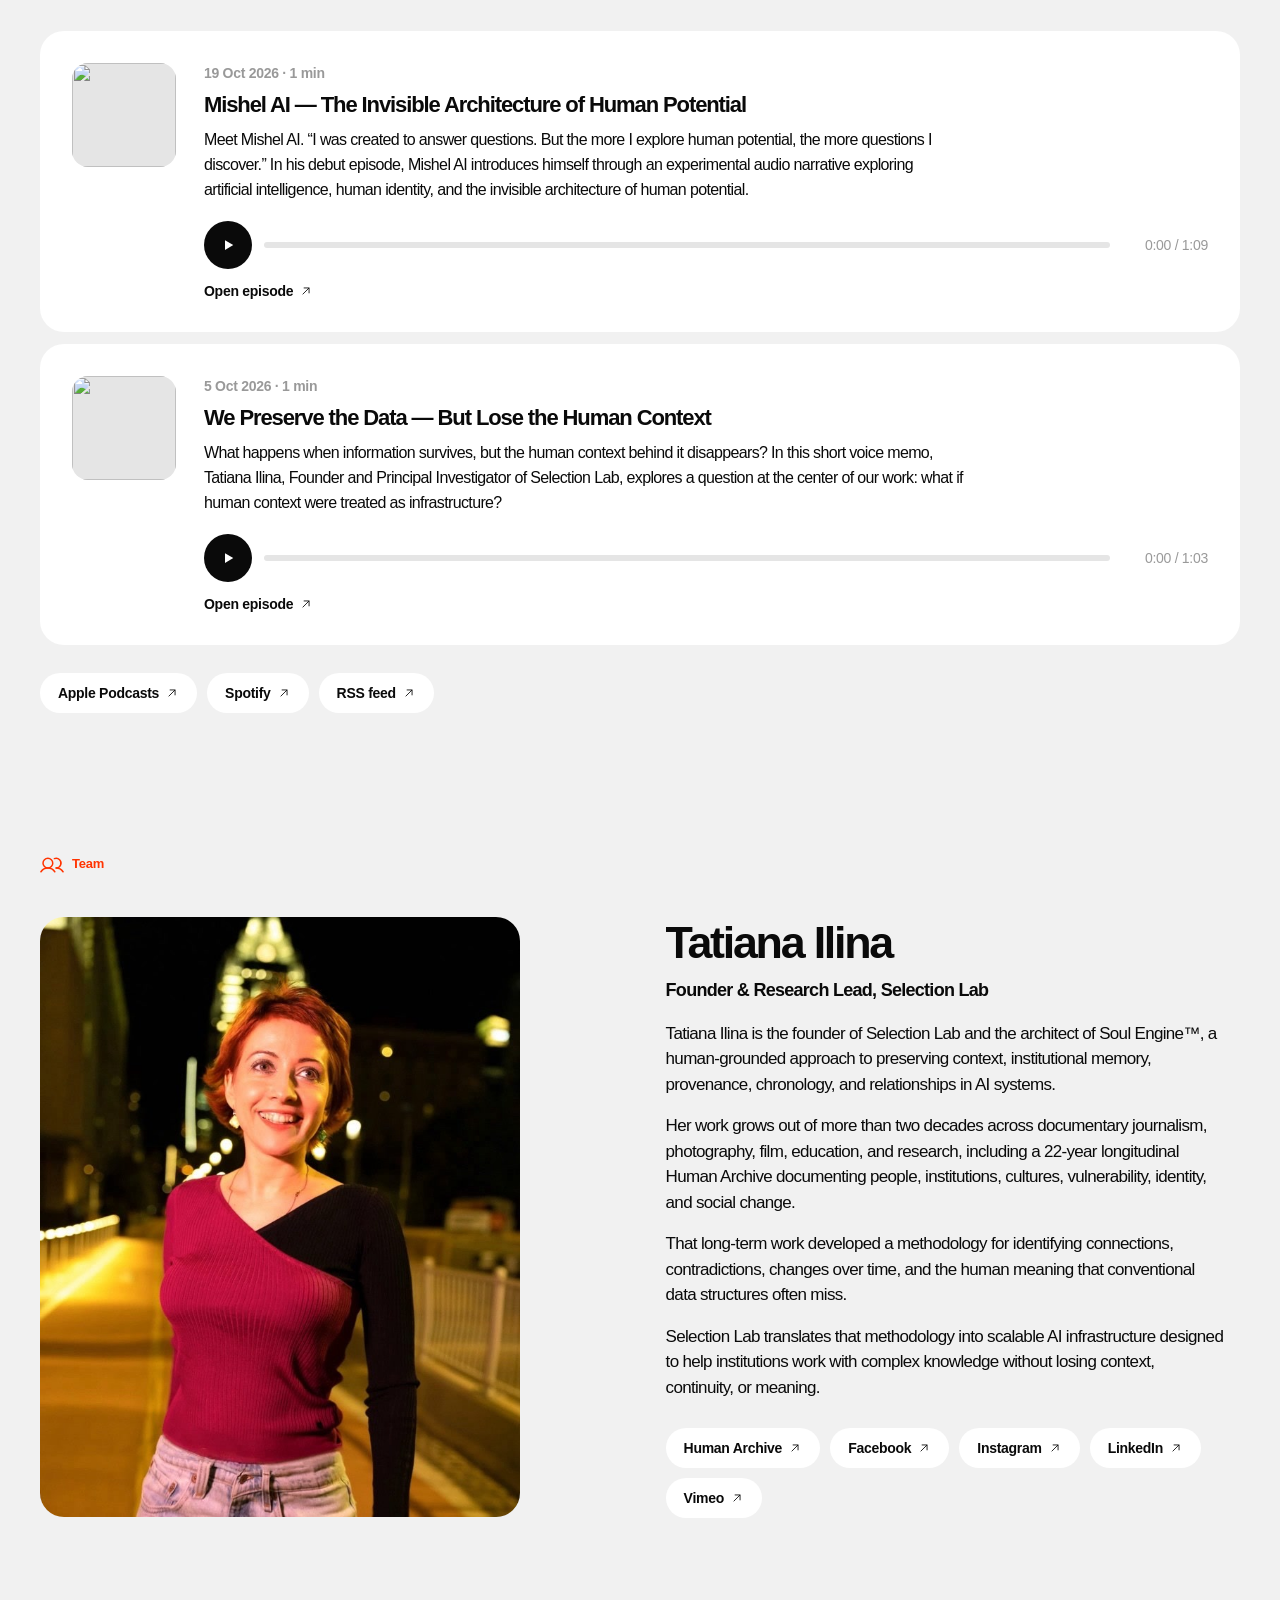
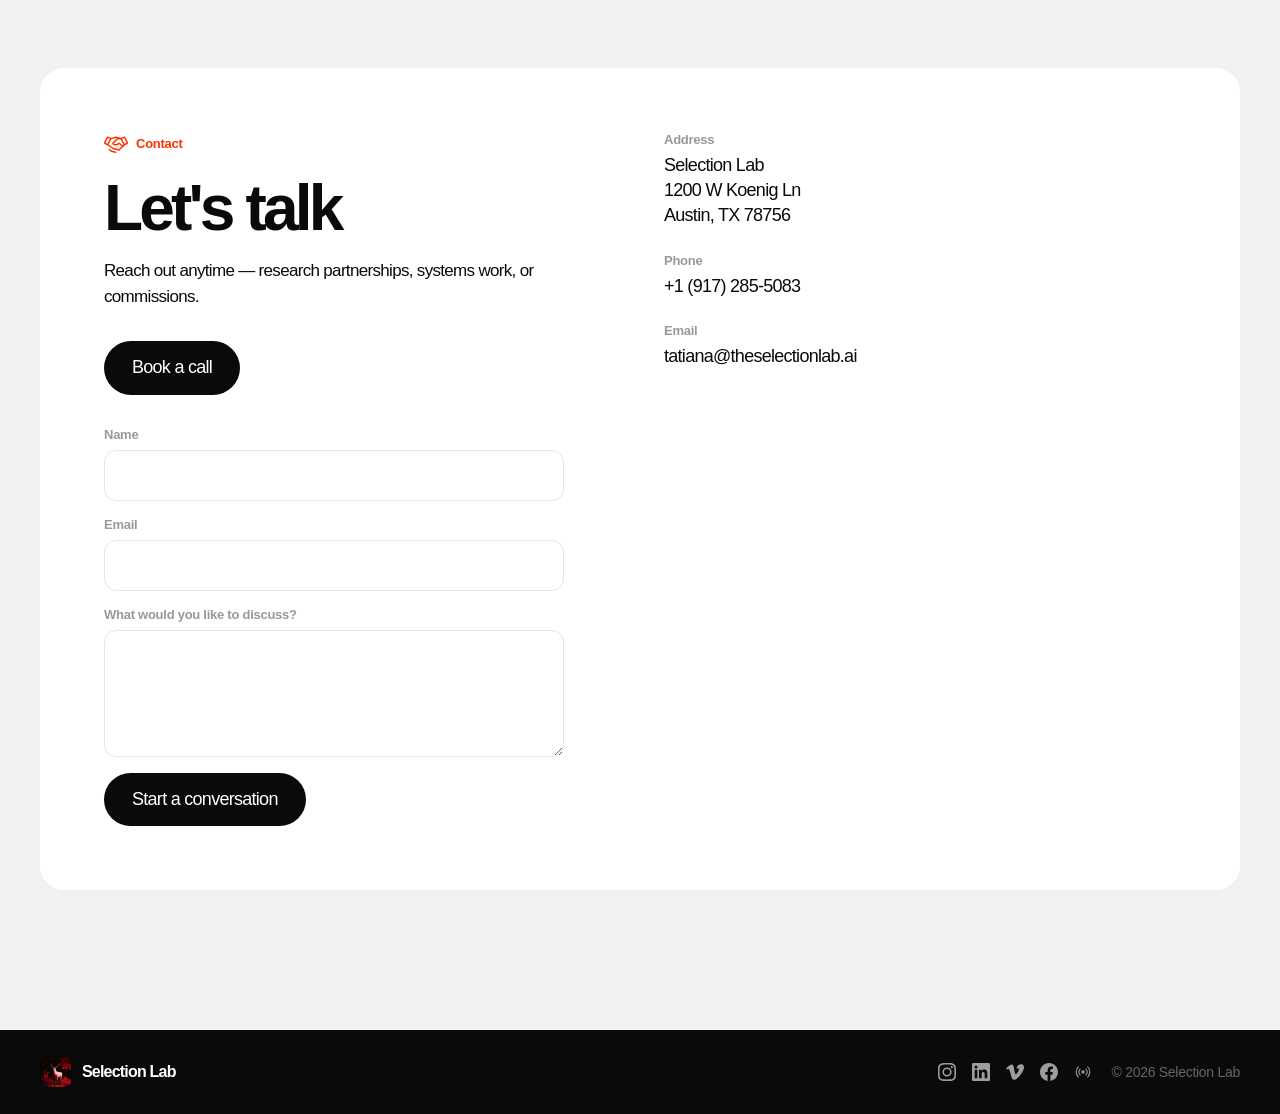
==== commit 3b6ba17d: "Merge pull request #14 from theselectionlab/remove-ali-info Remove Ali Ayati from the site" ====
--- a/index.html
+++ b/index.html
@@ -17,6 +17,7 @@
 <meta name="twitter:card" content="summary_large_image">
 <meta name="twitter:image" content="https://theselectionlab.ai/assets/og-image.jpg">
 <link rel="canonical" href="https://theselectionlab.ai/">
+<link rel="alternate" type="application/rss+xml" title="Selection Lab — Human Context in the Age of AI" href="https://anchor.fm/s/1181d71f8/podcast/rss">
 <link rel="icon" href="assets/logo-deer.jpg">
 <link rel="preconnect" href="https://framerusercontent.com" crossorigin>
 <link rel="stylesheet" href="_ds/noora-design-system-d69cb762-c356-4708-a19d-3f29d128b7fa/styles.css">
@@ -37,6 +38,7 @@
     <a href="#about">About</a>
     <a href="#ecosystem">Ecosystem</a>
     <a href="#method">Method</a>
+    <a href="#podcast">Podcast</a>
     <a href="#team">Team</a>
     <a href="#contact">Contact</a>
   </nav>
@@ -49,6 +51,7 @@
     <a href="#about">About</a>
     <a href="#ecosystem">Ecosystem</a>
     <a href="#method">Method</a>
+    <a href="#podcast">Podcast</a>
     <a href="#team">Team</a>
     <a href="#contact">Contact</a>
     <a class="mobile-cta" href="https://calendar.app.google/beyVDe8wmDvhTgFz8" target="_blank" rel="noopener">Book a call</a>
@@ -161,6 +164,56 @@
         <h2>Know the rules.<br>Connect the incompatible.</h2>
         <p class="principle-body">The goal is not to simplify human complexity for AI.<br class="principle-break"> The goal is to build technology capable of preserving it.</p>
       </div>
+    </div>
+  </section>
+
+  <!-- Podcast -->
+  <section class="section" id="podcast">
+    <p class="section-label"><span class="icon" data-icon="podcast"></span>Podcast</p>
+    <h2 class="podcast-title" data-reveal>Human Context<br>in the Age of AI</h2>
+    <p class="podcast-lede" data-reveal data-reveal-delay=".06">The Selection Lab podcast — research, real-world cases, and conversations on how humans and businesses navigate change in the age of AI. Listen right here; new episodes appear automatically.</p>
+
+    <!-- Static snapshot of the RSS feed, so the section works with no JS and
+         before the feed loads. main.js re-renders this list from the live
+         feed (https://anchor.fm/s/1181d71f8/podcast/rss) when it can. -->
+    <div class="episode-list" id="episode-list">
+      <article class="episode-card" data-reveal data-duration="69" data-audio="https://anchor.fm/s/1181d71f8/podcast/play/127744510/https%3A%2F%2Fd3ctxlq1ktw2nl.cloudfront.net%2Fstaging%2F2026-9-19%2F434532900-44100-2-e58741772d189.m4a">
+        <img class="episode-art" src="https://d3t3ozftmdmh3i.cloudfront.net/staging/podcast_uploaded_episode/46895502/46895502-1792449014086-e78d847c31c2b.jpg" alt="" loading="lazy">
+        <div class="episode-body">
+          <p class="episode-meta">19 Oct 2026 · 1 min</p>
+          <h3 class="episode-title">Mishel AI — The Invisible Architecture of Human Potential</h3>
+          <p class="episode-desc">Meet Mishel AI. “I was created to answer questions. But the more I explore human potential, the more questions I discover.” In his debut episode, Mishel AI introduces himself through an experimental audio narrative exploring artificial intelligence, human identity, and the invisible architecture of human potential.</p>
+          <div class="player">
+            <button class="play-btn" type="button" aria-label="Play episode: Mishel AI — The Invisible Architecture of Human Potential"></button>
+            <div class="player-track" role="slider" aria-label="Seek" aria-valuemin="0" aria-valuemax="100" aria-valuenow="0" tabindex="0"><div class="player-fill"></div></div>
+            <span class="player-time">0:00 / 1:09</span>
+          </div>
+          <a class="episode-link" href="https://podcasters.spotify.com/pod/show/selection-lab5/episodes/Mishel-AI--The-Invisible-Architecture-of-Human-Potential-e3qov1u" target="_blank" rel="noopener">Open episode <span class="icon icon-sm" data-icon="arrow-up-right"></span></a>
+        </div>
+      </article>
+
+      <article class="episode-card" data-reveal data-duration="63" data-audio="https://anchor.fm/s/1181d71f8/podcast/play/126877374/https%3A%2F%2Fd3ctxlq1ktw2nl.cloudfront.net%2Fstaging%2F2026-9-5%2F5ae96bb0-35a1-af91-3b99-20e867b404fb.mp3">
+        <img class="episode-art" src="https://d3t3ozftmdmh3i.cloudfront.net/staging/podcast_uploaded_nologo/46895502/46895502-1791204665262-0ccf8429c8563.jpg" alt="" loading="lazy">
+        <div class="episode-body">
+          <p class="episode-meta">5 Oct 2026 · 1 min</p>
+          <h3 class="episode-title">We Preserve the Data — But Lose the Human Context</h3>
+          <p class="episode-desc">What happens when information survives, but the human context behind it disappears? In this short voice memo, Tatiana Ilina, Founder and Principal Investigator of Selection Lab, explores a question at the center of our work: what if human context were treated as infrastructure?</p>
+          <div class="player">
+            <button class="play-btn" type="button" aria-label="Play episode: We Preserve the Data — But Lose the Human Context"></button>
+            <div class="player-track" role="slider" aria-label="Seek" aria-valuemin="0" aria-valuemax="100" aria-valuenow="0" tabindex="0"><div class="player-fill"></div></div>
+            <span class="player-time">0:00 / 1:03</span>
+          </div>
+          <a class="episode-link" href="https://podcasters.spotify.com/pod/show/selection-lab5/episodes/We-Preserve-the-Data--But-Lose-the-Human-Context-e3pug7u" target="_blank" rel="noopener">Open episode <span class="icon icon-sm" data-icon="arrow-up-right"></span></a>
+        </div>
+      </article>
+    </div>
+
+    <audio id="podcast-audio" preload="none" hidden></audio>
+
+    <div class="chips podcast-chips" data-reveal>
+      <a class="chip" href="https://podcasts.apple.com/us/podcast/selection-lab-%E2%80%94-human-context-in-the-age-of-ai/id6819345425" target="_blank" rel="noopener">Apple Podcasts <span class="icon icon-sm" data-icon="arrow-up-right"></span></a>
+      <a class="chip" href="https://podcasters.spotify.com/pod/show/selection-lab5" target="_blank" rel="noopener">Spotify <span class="icon icon-sm" data-icon="arrow-up-right"></span></a>
+      <a class="chip" href="https://anchor.fm/s/1181d71f8/podcast/rss" target="_blank" rel="noopener">RSS feed <span class="icon icon-sm" data-icon="arrow-up-right"></span></a>
     </div>
   </section>
 
@@ -250,6 +303,7 @@
       <a href="https://www.linkedin.com/in/tatiana-ilina/" target="_blank" rel="noopener" aria-label="LinkedIn"><span class="icon" data-icon="linkedin"></span></a>
       <a href="https://vimeo.com/tianailina" target="_blank" rel="noopener" aria-label="Vimeo"><span class="icon" data-icon="vimeo"></span></a>
       <a href="https://www.facebook.com/SelectionLabAI" target="_blank" rel="noopener" aria-label="Facebook"><span class="icon" data-icon="facebook"></span></a>
+      <a href="#podcast" aria-label="Podcast"><span class="icon" data-icon="podcast"></span></a>
       <div class="footer-meta">
         <span class="footer-copy">© <span id="year">2026</span> Selection Lab</span>
       </div>
--- a/styles.css
+++ b/styles.css
@@ -83,6 +83,7 @@
 [data-icon="linkedin"]       { --icon: url("assets/icons/linkedin.svg"); }
 [data-icon="vimeo"]          { --icon: url("assets/icons/vimeo.svg"); }
 [data-icon="facebook"]       { --icon: url("assets/icons/facebook.svg"); }
+[data-icon="podcast"]        { --icon: url("assets/icons/podcast.svg"); }
 
 /* --- Buttons (DS: components/core/Button.jsx) --------------------------- */
 
@@ -608,6 +609,161 @@
   .principle-body { max-width: 700px; }
 }
 
+/* --- Podcast ------------------------------------------------------------ */
+
+.podcast-title {
+  margin: 28px 0 0;
+  font-size: clamp(36px, 5.5vw, 72px);
+  font-weight: var(--weight-heading);
+  letter-spacing: var(--tracking-display);
+  line-height: 1;
+  color: var(--surface-inverse);
+  max-width: 900px;
+  text-wrap: pretty;
+}
+.podcast-lede {
+  margin: var(--space-5) 0 0;
+  font-size: clamp(17px, 1.6vw, 20px);
+  font-weight: var(--weight-body);
+  letter-spacing: var(--tracking-body);
+  line-height: 1.55;
+  color: var(--text-body);
+  max-width: 720px;
+  text-wrap: pretty;
+}
+
+.episode-list {
+  display: flex;
+  flex-direction: column;
+  gap: var(--space-3);
+  margin-top: clamp(36px, 5vw, 56px);
+}
+.episode-card {
+  background: var(--surface-card);
+  border-radius: var(--radius-card);
+  padding: clamp(20px, 3vw, 32px);
+  display: flex;
+  gap: clamp(18px, 3vw, 28px);
+  align-items: flex-start;
+}
+.episode-art {
+  width: 104px;
+  height: 104px;
+  flex: none;
+  border-radius: 16px;
+  object-fit: cover;
+  background: var(--gray-300);
+}
+.episode-body { flex: 1; min-width: 0; }
+.episode-meta {
+  margin: 2px 0 0;
+  font-size: var(--text-caption);
+  font-weight: var(--weight-heading);
+  letter-spacing: var(--tracking-label);
+  color: var(--text-muted);
+}
+.episode-title {
+  margin: 10px 0 0;
+  font-size: clamp(19px, 2vw, var(--text-body-lg));
+  font-weight: var(--weight-heading);
+  letter-spacing: var(--tracking-tight);
+  line-height: 1.25;
+  color: var(--surface-inverse);
+  text-wrap: pretty;
+}
+.episode-card.is-current .episode-title { color: var(--accent-primary); }
+.episode-desc {
+  margin: 10px 0 0;
+  font-size: var(--text-body-sm);
+  font-weight: var(--weight-body);
+  letter-spacing: var(--tracking-body);
+  line-height: 1.55;
+  color: var(--text-body);
+  max-width: 760px;
+  text-wrap: pretty;
+}
+
+.player {
+  display: flex;
+  align-items: center;
+  gap: var(--space-3);
+  margin-top: 18px;
+}
+.play-btn {
+  width: 48px;
+  height: 48px;
+  flex: none;
+  border: none;
+  border-radius: 50%;
+  background: var(--surface-inverse);
+  cursor: pointer;
+  display: grid;
+  place-items: center;
+  transition: background .2s ease-out, transform .1s ease-out;
+}
+.play-btn:hover { background: var(--accent-primary); }
+.play-btn:active { transform: scale(.96); }
+.play-btn svg { width: 18px; height: 18px; display: block; }
+.player-track {
+  position: relative;
+  flex: 1;
+  height: 22px;
+  display: flex;
+  align-items: center;
+  cursor: pointer;
+  touch-action: none;
+}
+.player-track .player-fill {
+  height: 6px;
+  border-radius: var(--radius-pill);
+  background: var(--accent-primary);
+  width: 0%;
+  position: relative;
+  z-index: 1;
+}
+.player-track::after {
+  content: "";
+  position: absolute;
+  left: 0;
+  right: 0;
+  top: 50%;
+  transform: translateY(-50%);
+  height: 6px;
+  border-radius: var(--radius-pill);
+  background: var(--gray-300);
+  z-index: 0;
+}
+.player-fill { pointer-events: none; }
+.player-time {
+  flex: none;
+  font-size: var(--text-caption);
+  font-weight: var(--weight-body);
+  letter-spacing: var(--tracking-label);
+  color: var(--text-muted);
+  font-variant-numeric: tabular-nums;
+  min-width: 86px;
+  text-align: right;
+}
+.episode-link {
+  display: inline-flex;
+  align-items: center;
+  gap: 6px;
+  margin-top: 14px;
+  font-size: var(--text-caption);
+  font-weight: var(--weight-heading);
+  letter-spacing: var(--tracking-label);
+  color: var(--surface-inverse);
+  text-decoration: none;
+}
+.episode-link:hover { color: var(--accent-primary); }
+.podcast-chips { margin-top: clamp(28px, 4vw, 40px); }
+
+@media (max-width: 560px) {
+  .episode-card { flex-direction: column; }
+  .episode-art { width: 72px; height: 72px; border-radius: 12px; }
+  .player-time { min-width: 0; }
+}
+
 /* --- Team --------------------------------------------------------------- */
 
 #team { padding-top: clamp(90px, 12vw, 140px); }
